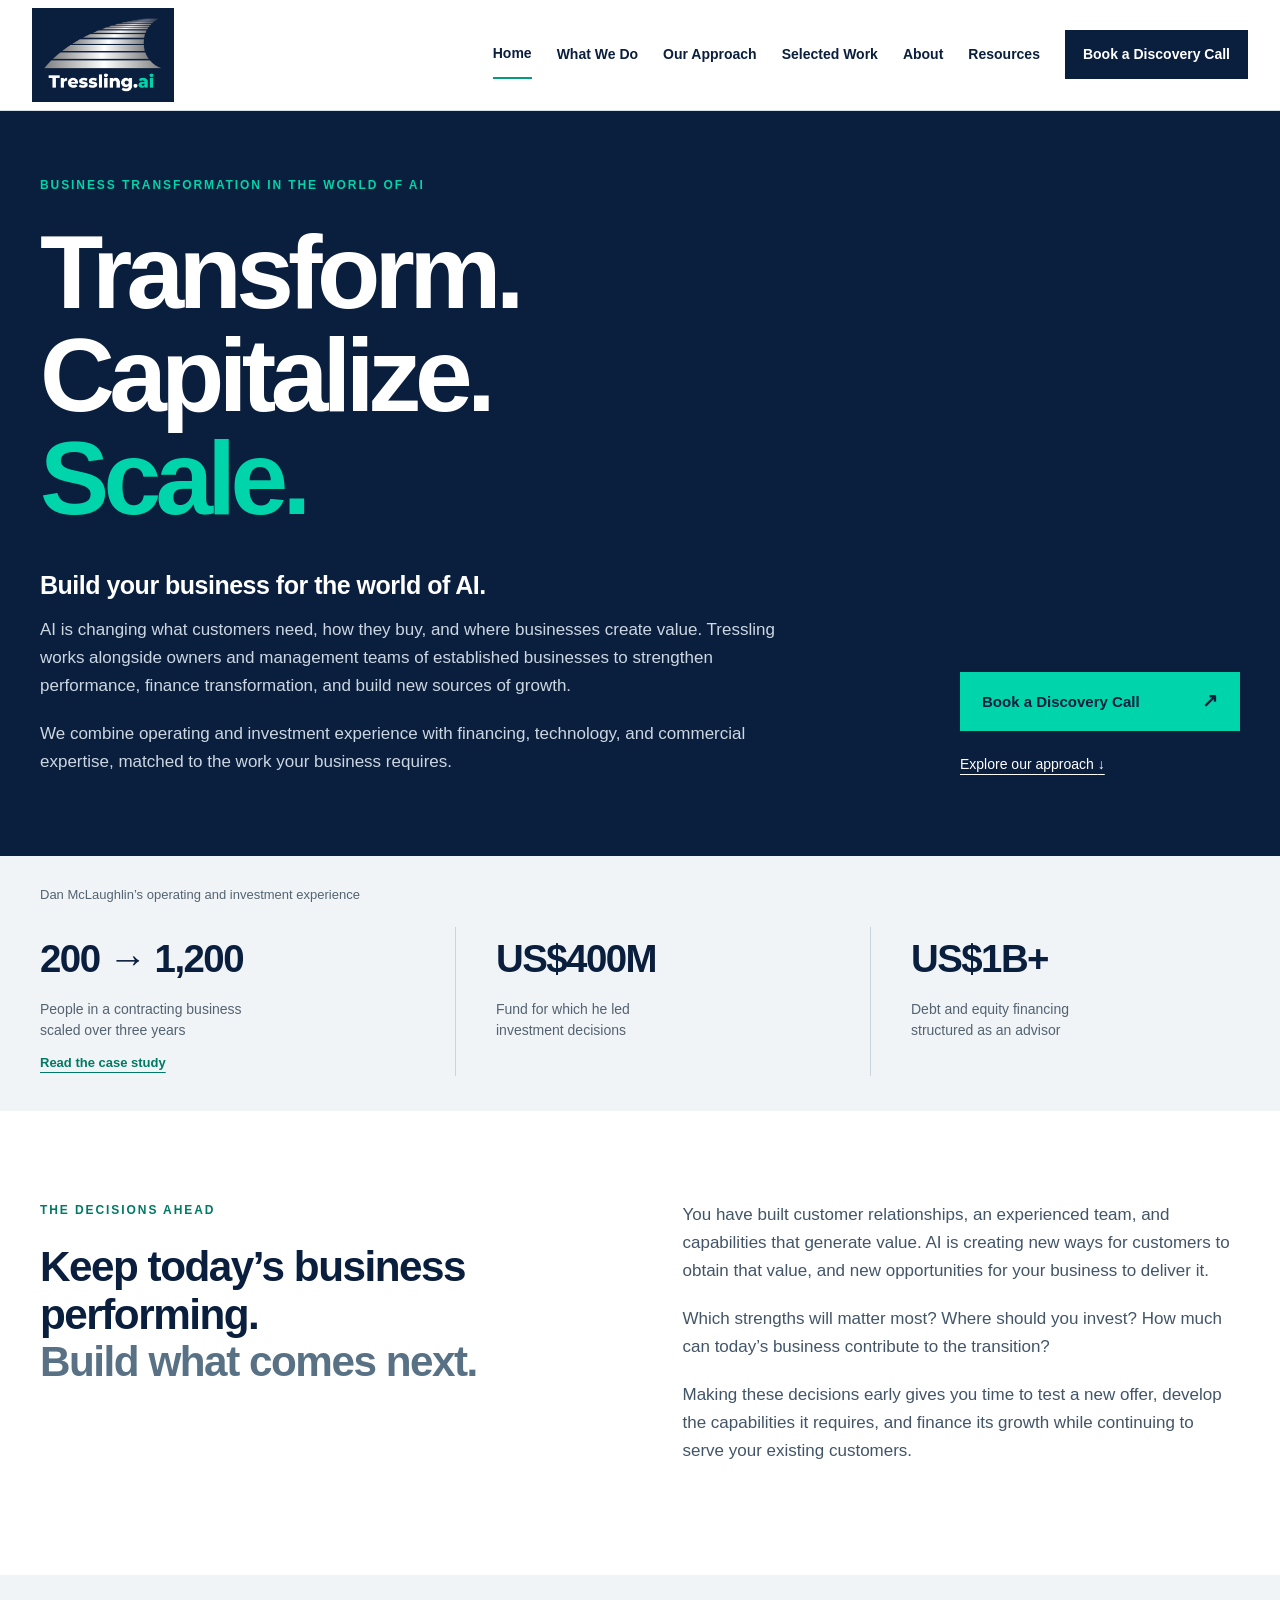
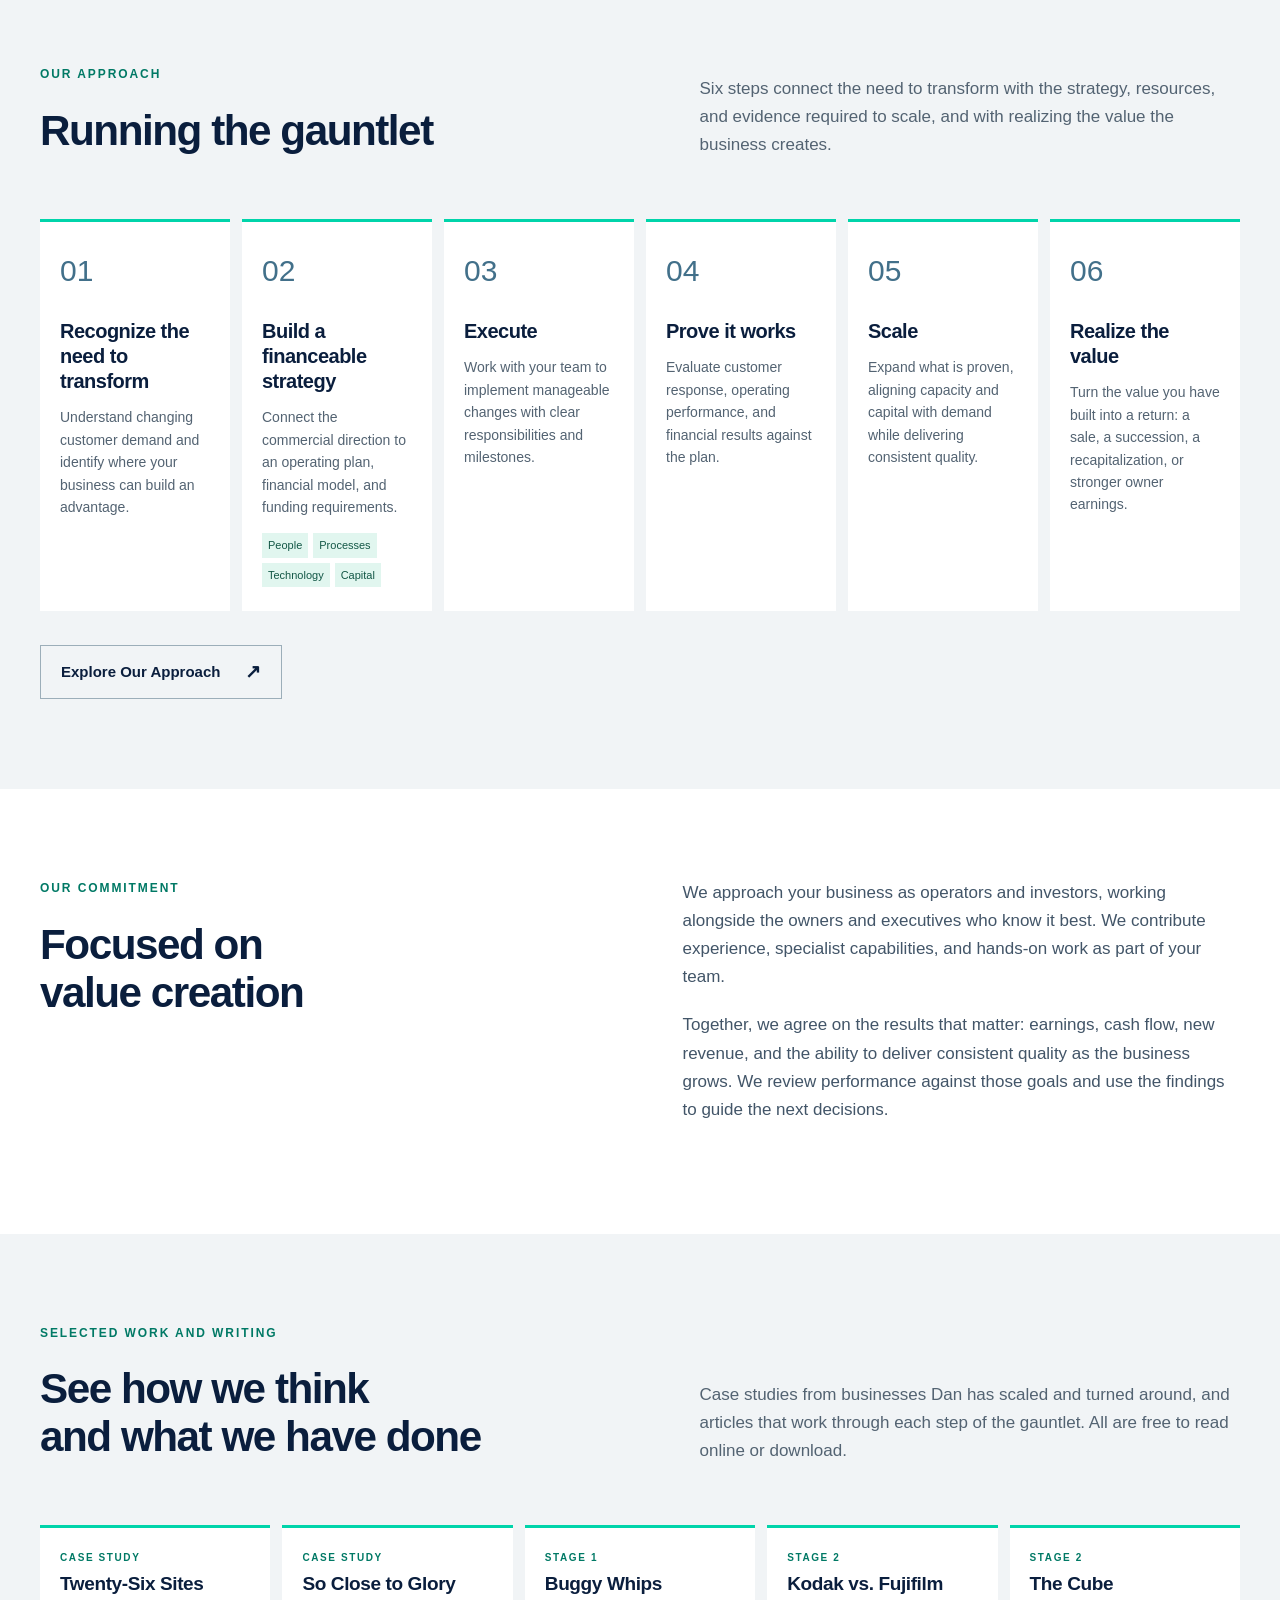
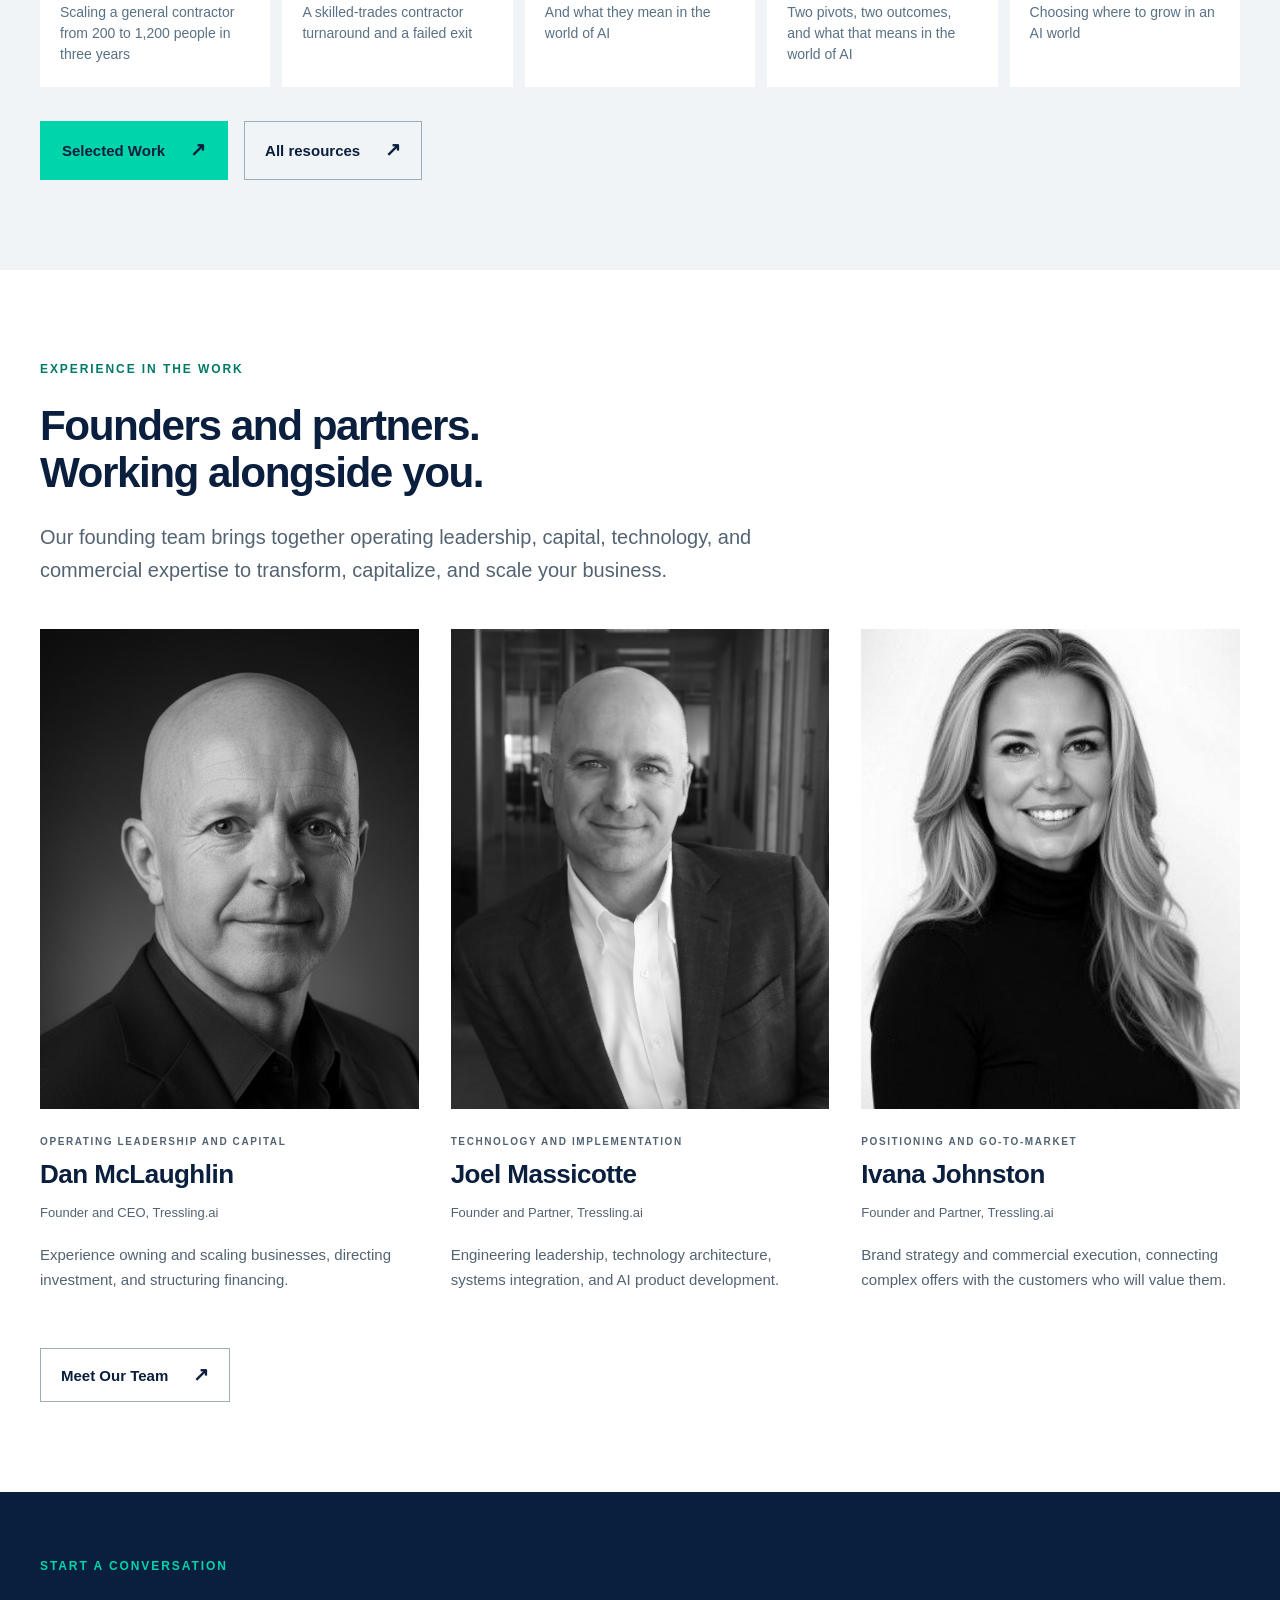
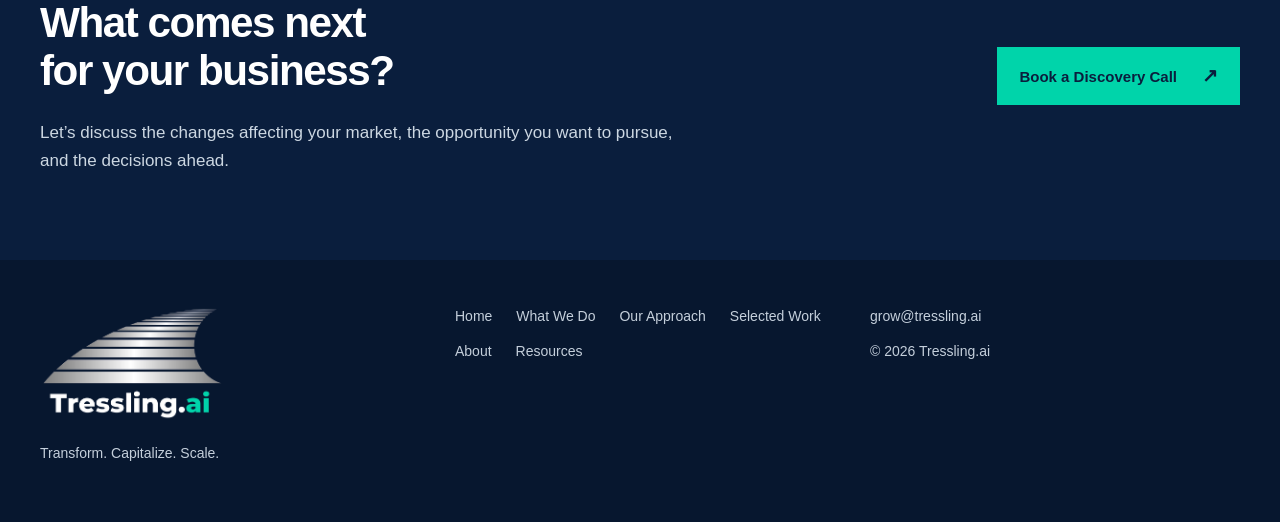
==== site/index.html @ 5cb42fb7 "Add structured data for Tressling and its founders One shared graph on the main pages: Tressling.ai " ====
<!doctype html><html lang="en"><head><meta charset="utf-8"><meta name="viewport" content="width=device-width, initial-scale=1"><meta name="description" content="Tressling works alongside owners and management teams of established businesses to transform, capitalize, and scale in the world of AI."><meta name="theme-color" content="#0a1e3d"><title>Tressling.ai | Transform. Capitalize. Scale.</title><link rel="canonical" href="https://tressling.ai/"><meta property="og:type" content="website"><meta property="og:site_name" content="Tressling.ai"><meta property="og:title" content="Tressling.ai | Transform. Capitalize. Scale."><meta property="og:description" content="Tressling works alongside owners and management teams of established businesses to transform, capitalize, and scale in the world of AI."><meta property="og:url" content="https://tressling.ai/"><meta property="og:image" content="https://tressling.ai/assets/tressling-share.png"><meta property="og:image:width" content="1200"><meta property="og:image:height" content="630"><meta property="og:image:alt" content="Tressling.ai logo"><meta name="twitter:card" content="summary_large_image"><link rel="icon" href="assets/favicon.svg" type="image/svg+xml"><link rel="stylesheet" href="assets/site.css"><script defer src="assets/site.js"></script><script type="application/ld+json" id="site-graph">{"@context":"https://schema.org","@graph":[{"@type":"Organization","@id":"https://tressling.ai/#organization","name":"Tressling.ai","alternateName":"Tressling","url":"https://tressling.ai/","logo":"https://tressling.ai/assets/tressling-logo.png","email":"grow@tressling.ai","slogan":"Transform. Capitalize. Scale.","description":"Tressling works alongside owners and management teams of established businesses to transform, capitalize, and scale in the world of AI.","foundingDate":"2003","address":{"@type":"PostalAddress","addressLocality":"Toronto","addressRegion":"ON","addressCountry":"CA"},"areaServed":[{"@type":"AdministrativeArea","name":"Ontario"},{"@type":"Country","name":"Canada"}],"founder":[{"@id":"https://tressling.ai/about.html#dan"},{"@id":"https://tressling.ai/about.html#joel"},{"@id":"https://tressling.ai/about.html#ivana"}],"sameAs":["https://www.linkedin.com/company/2098420/","https://danmclaughlin7007.substack.com/"]},{"@type":"Person","@id":"https://tressling.ai/about.html#dan","name":"Dan McLaughlin","jobTitle":"Founder and CEO","worksFor":{"@id":"https://tressling.ai/#organization"},"url":"https://tressling.ai/about.html#dan","image":"https://tressling.ai/assets/dan.jpg","alumniOf":{"@type":"CollegeOrUniversity","name":"Schulich School of Business, York University"},"description":"Operator, investor and advisor. Scaled businesses in construction, real estate and manufacturing, including a contracting business that grew from 200 to 1,200 people in three years. Former Chief Investment Officer of SASCO Global Investments, where he led investment decisions for a US$400 million fund. Has structured more than US$1 billion in debt and equity financing. Held senior restructuring roles at PwC and in international finance and restructuring at Bombardier Aerospace.","knowsAbout":["Business transformation","Growth financing","Capital raising","Restructuring","Scaling operations","Construction","Manufacturing"],"sameAs":["https://www.linkedin.com/in/danieljmclaughlin"]},{"@type":"Person","@id":"https://tressling.ai/about.html#joel","name":"Joel Massicotte","jobTitle":"Founder and Partner","worksFor":{"@id":"https://tressling.ai/#organization"},"url":"https://tressling.ai/about.html#joel","image":"https://tressling.ai/assets/joel.webp","knowsAbout":["Technology strategy","System architecture","Systems integration","AI product development","Cloud migration"],"sameAs":["https://www.linkedin.com/in/joelmassicotte/","https://evolvethen.com/"]},{"@type":"Person","@id":"https://tressling.ai/about.html#ivana","name":"Ivana Johnston","jobTitle":"Founder and Partner","worksFor":{"@id":"https://tressling.ai/#organization"},"url":"https://tressling.ai/about.html#ivana","image":"https://tressling.ai/assets/ivana.jpg","knowsAbout":["Market positioning","Go-to-market strategy","B2B technology marketing","Thought leadership"],"sameAs":["https://www.linkedin.com/in/ivanacj/","https://ivanajohnston.com/","https://www.puzzlepartner.co/"]},{"@type":"WebSite","@id":"https://tressling.ai/#website","url":"https://tressling.ai/","name":"Tressling.ai","publisher":{"@id":"https://tressling.ai/#organization"},"inLanguage":"en"}]}</script></head><body><a class="skip" href="#main">Skip to content</a><header class="header"><div class="nav-wrap"><a href="index.html" class="brand" aria-label="Tressling.ai home"><img class="brand-logo" src="assets/tressling-logo.png" alt="Tressling.ai"></a><button class="menu-toggle" aria-controls="navigation" aria-expanded="false">Menu <span aria-hidden="true">☰</span></button><nav id="navigation" aria-label="Main navigation"><a href="index.html" aria-current="page">Home</a><a href="what-we-do.html">What We Do</a><a href="our-approach.html">Our Approach</a><a href="work.html">Selected Work</a><a href="about.html">About</a><a href="resources.html">Resources</a><a class="nav-cta" href="discovery-call.html">Book a Discovery Call</a></nav></div></header><main id="main"><section class="hero"><div class="wrap"><p class="eyebrow">Business transformation in the world of AI</p><h1>Transform.<br>Capitalize.<br><span>Scale.</span></h1><div class="hero-bottom"><div><h2>Build your business for the world of AI.</h2><p>AI is changing what customers need, how they buy, and where businesses create value. Tressling works alongside owners and management teams of established businesses to strengthen performance, finance transformation, and build new sources of growth.</p><p>We combine operating and investment experience with financing, technology, and commercial expertise, matched to the work your business requires.</p></div><div class="hero-action"><a class="button" href="discovery-call.html">Book a Discovery Call<span aria-hidden="true">↗</span></a><a class="text-link" href="#approach">Explore our approach <span aria-hidden="true">↓</span></a></div></div></div></section><section class="proof"><div class="wrap"><p class="proof-label">Dan McLaughlin’s operating and investment experience</p><div class="stats"><div><strong>200 → 1,200</strong><p>People in a contracting business<br>scaled over three years</p><a class="stat-link" href="twenty-six-sites.html">Read the case study</a></div><div><strong>US$400M</strong><p>Fund for which he led<br>investment decisions</p></div><div><strong>US$1B+</strong><p>Debt and equity financing<br>structured as an advisor</p></div></div></div></section><section class="section"><div class="wrap split"><div><p class="eyebrow">The decisions ahead</p><h2>Keep today’s business performing.<br><span class="muted">Build what comes next.</span></h2></div><div class="prose"><p>You have built customer relationships, an experienced team, and capabilities that generate value. AI is creating new ways for customers to obtain that value, and new opportunities for your business to deliver it.</p><p>Which strengths will matter most? Where should you invest? How much can today’s business contribute to the transition?</p><p>Making these decisions early gives you time to test a new offer, develop the capabilities it requires, and finance its growth while continuing to serve your existing customers.</p></div></div></section><section class="section pale" id="approach"><div class="wrap"><div class="section-heading"><div><p class="eyebrow">Our approach</p><h2>Running the gauntlet</h2></div><p>Six steps connect the need to transform with the strategy, resources, and evidence required to scale, and with realizing the value the business creates.</p></div><ol class="gauntlet"><li><span class="step-number">01</span><h3><a href="our-approach.html#step-1">Recognize the need to transform</a></h3><p>Understand changing customer demand and identify where your business can build an advantage.</p></li><li><span class="step-number">02</span><h3><a href="our-approach.html#step-2">Build a financeable strategy</a></h3><p>Connect the commercial direction to an operating plan, financial model, and funding requirements.</p><div class="lens-tags"><span>People</span><span>Processes</span><span>Technology</span><span>Capital</span></div></li><li><span class="step-number">03</span><h3><a href="our-approach.html#step-3">Execute</a></h3><p>Work with your team to implement manageable changes with clear responsibilities and milestones.</p></li><li><span class="step-number">04</span><h3><a href="our-approach.html#step-4">Prove it works</a></h3><p>Evaluate customer response, operating performance, and financial results against the plan.</p></li><li><span class="step-number">05</span><h3><a href="our-approach.html#step-5">Scale</a></h3><p>Expand what is proven, aligning capacity and capital with demand while delivering consistent quality.</p></li><li><span class="step-number">06</span><h3><a href="our-approach.html#step-6">Realize the value</a></h3><p>Turn the value you have built into a return: a sale, a succession, a recapitalization, or stronger owner earnings.</p></li></ol><a class="button secondary" href="our-approach.html">Explore Our Approach<span aria-hidden="true">↗</span></a></div></section><section class="section"><div class="wrap split"><div><p class="eyebrow">Our commitment</p><h2>Focused on<br>value creation</h2></div><div class="prose"><p>We approach your business as operators and investors, working alongside the owners and executives who know it best. We contribute experience, specialist capabilities, and hands-on work as part of your team.</p><p>Together, we agree on the results that matter: earnings, cash flow, new revenue, and the ability to deliver consistent quality as the business grows. We review performance against those goals and use the findings to guide the next decisions.</p></div></div></section><section class="section pale" id="work"><div class="wrap"><div class="section-heading"><div><p class="eyebrow">Selected work and writing</p><h2>See how we think<br>and what we have done</h2></div><p>Case studies from businesses Dan has scaled and turned around, and articles that work through each step of the gauntlet. All are free to read online or download.</p></div><ul class="mini-list"><li><a href="twenty-six-sites.html"><span class="eyebrow">Case study</span><strong>Twenty-Six Sites</strong><span class="muted">Scaling a general contractor from 200 to 1,200 people in three years</span></a></li><li><a href="so-close-to-glory.html"><span class="eyebrow">Case study</span><strong>So Close to Glory</strong><span class="muted">A skilled-trades contractor turnaround and a failed exit</span></a></li><li><a href="buggy-whips.html"><span class="eyebrow">Stage 1</span><strong>Buggy Whips</strong><span class="muted">And what they mean in the world of AI</span></a></li><li><a href="kodak-vs-fujifilm.html"><span class="eyebrow">Stage 2</span><strong>Kodak vs. Fujifilm</strong><span class="muted">Two pivots, two outcomes, and what that means in the world of AI</span></a></li><li><a href="the-cube.html"><span class="eyebrow">Stage 2</span><strong>The Cube</strong><span class="muted">Choosing where to grow in an AI world</span></a></li></ul><div class="mini-actions"><a class="button" href="work.html">Selected Work<span aria-hidden="true">↗</span></a><a class="button secondary" href="resources.html">All resources<span aria-hidden="true">↗</span></a></div></div></section><section class="section"><div class="wrap"><p class="eyebrow">Experience in the work</p><h2>Founders and partners.<br>Working alongside you.</h2><p class="intro">Our founding team brings together operating leadership, capital, technology, and commercial expertise to transform, capitalize, and scale your business.</p><div class="people"><article><a class="portrait-link" href="about.html#dan"><img src="assets/dan.jpg" alt="Dan McLaughlin" loading="lazy" width="480" height="480"></a><p class="eyebrow">Operating leadership and capital</p><h3>Dan McLaughlin</h3><p class="firm">Founder and CEO, Tressling.ai</p><p>Experience owning and scaling businesses, directing investment, and structuring financing.</p></article><article><a class="portrait-link" href="about.html#joel"><img src="assets/joel.webp" alt="Joel Massicotte" loading="lazy" width="480" height="480"></a><p class="eyebrow">Technology and implementation</p><h3>Joel Massicotte</h3><p class="firm">Founder and Partner, Tressling.ai</p><p>Engineering leadership, technology architecture, systems integration, and AI product development.</p></article><article><a class="portrait-link" href="about.html#ivana"><img src="assets/ivana.jpg" alt="Ivana Johnston" loading="lazy" width="480" height="480"></a><p class="eyebrow">Positioning and go-to-market</p><h3>Ivana Johnston</h3><p class="firm">Founder and Partner, Tressling.ai</p><p>Brand strategy and commercial execution, connecting complex offers with the customers who will value them.</p></article></div><a class="button secondary" href="about.html">Meet Our Team<span aria-hidden="true">↗</span></a></div></section><section class="cta"><div class="wrap cta-inner"><div><p class="eyebrow">Start a conversation</p><h2>What comes next<br>for your business?</h2><p>Let’s discuss the changes affecting your market, the opportunity you want to pursue, and the decisions ahead.</p></div><a class="button" href="discovery-call.html">Book a Discovery Call<span aria-hidden="true">↗</span></a></div></section></main><footer><div class="wrap footer-grid"><div><a class="brand" href="index.html"><img class="brand-logo" src="assets/tressling-logo.png" alt="Tressling.ai"></a><p>Transform. Capitalize. Scale.</p></div><nav aria-label="Footer navigation"><a href="index.html">Home</a><a href="what-we-do.html">What We Do</a><a href="our-approach.html">Our Approach</a><a href="work.html">Selected Work</a><a href="about.html">About</a><a href="resources.html">Resources</a></nav><div><a href="mailto:grow@tressling.ai">grow@tressling.ai</a><p>© 2026 Tressling.ai</p></div></div></footer></body></html>
---- site/assets/site.css ----
:root{--navy:#0a1e3d;--navy2:#1a3a5c;--teal:#00d4aa;--muted:#536372;--pale:#f1f4f6;--border:#d7dfe4}*{box-sizing:border-box}html{scroll-behavior:smooth;scroll-padding-top:110px}body{margin:0;font-family:Inter,Arial,Helvetica,sans-serif;color:var(--navy);line-height:1.65;font-size:17px}h1,h2,h3{font-family:Montserrat,Arial,Helvetica,sans-serif;line-height:1.13;letter-spacing:-.035em;margin:0 0 24px}h1{font-size:clamp(42px,6vw,76px)}h2{font-size:clamp(30px,3.3vw,44px)}h3{font-size:23px;letter-spacing:-.02em;margin-bottom:12px}p{margin:0 0 20px}a{color:inherit;text-underline-offset:5px}a:hover{text-decoration-color:var(--teal)}img{max-width:100%;display:block}button{font:inherit;cursor:pointer}a:focus-visible,button:focus-visible{outline:3px solid #007d67;outline-offset:6px}.wrap{width:min(1200px,calc(100% - 80px));margin:auto}.header{background:#fff;position:sticky;top:0;z-index:20;border-bottom:1px solid var(--border)}.nav-wrap{width:min(1320px,calc(100% - 64px));margin:auto;min-height:90px;display:flex;align-items:center;justify-content:space-between;gap:25px}.brand{font-size:29px;font-weight:800;letter-spacing:-1px;text-decoration:none}.brand span{color:#007f6b}.header nav{display:flex;align-items:center;gap:25px}.header nav a{font-size:14px;font-weight:600;text-decoration:none;padding:12px 0}.header nav a[aria-current]{border-bottom:2px solid #009d83}.header nav .nav-cta{background:var(--navy);color:white;padding:13px 18px}.menu-toggle{display:none}.skip{position:absolute;left:20px;top:-100px;background:white;padding:12px;z-index:100}.skip:focus{top:10px}.hero{background:var(--navy);color:#fff;padding:65px 0 60px}.eyebrow{text-transform:uppercase;font-size:12px;letter-spacing:.16em;font-weight:700;margin-bottom:22px;color:#007965}.hero .eyebrow,.cta .eyebrow{color:var(--teal)}.hero h1{font-size:clamp(64px,8.1vw,112px);letter-spacing:-.055em;line-height:.99;margin:26px 0 42px}.hero h1 span{color:var(--teal)}.hero-bottom{display:grid;grid-template-columns:1fr 280px;gap:80px;align-items:end}.hero-bottom h2{font-size:25px;letter-spacing:-.02em;margin-bottom:16px}.hero-bottom p{font-size:17px;color:#ccd7e2;max-width:740px}.hero-action{padding-bottom:20px;display:flex;flex-direction:column;gap:22px}.button{display:inline-flex;align-items:center;justify-content:space-between;gap:25px;background:var(--teal);color:var(--navy);padding:16px 22px;font-size:15px;line-height:1.4;font-weight:700;text-decoration:none;transition:background .18s}.button:hover{background:#48e7c8}.button span{font-size:19px}.button.secondary{background:transparent;border:1px solid #9caeb9;padding:13px 20px}.button.secondary:hover{background:#e1f6f0}.text-link{font-size:14px}.proof{padding:28px 0 35px;background:var(--pale)}.proof-label{font-size:13px;color:var(--muted);margin-bottom:22px}.stats{display:grid;grid-template-columns:repeat(3,1fr);gap:45px}.stats>div+div{border-left:1px solid #cbd4dc;padding-left:40px}.stats strong{font-size:clamp(27px,3vw,39px);letter-spacing:-.04em}.stats p{font-size:14px;line-height:1.55;margin:8px 0 0;color:var(--muted)}.section{padding:90px 0}.pale{background:var(--pale)}.split{display:grid;grid-template-columns:1fr 1fr;gap:85px}.muted{color:#597185}.prose p,.reading p{color:#425568}.section-heading{display:grid;grid-template-columns:1.1fr 1fr;gap:65px;margin-bottom:40px;align-items:end}.section-heading>p{color:var(--muted)}.gauntlet{display:grid;grid-template-columns:repeat(6,1fr);list-style:none;padding:0;margin:0 0 34px;gap:12px}.gauntlet li{padding:24px 20px;background:white;border-top:3px solid var(--teal)}.gauntlet h3{font-size:20px;line-height:1.25;letter-spacing:-.025em}.gauntlet h3 a{text-decoration:none}.gauntlet h3 a:hover{text-decoration:underline}.gauntlet p{font-size:14px;color:var(--muted);line-height:1.6;margin-bottom:0}.step-number{display:block;font-size:30px;color:#42708a;margin-bottom:24px}.lens-tags{display:flex;flex-wrap:wrap;gap:5px;margin-top:15px}.lens-tags span{font-size:11px;background:#e1f6ef;padding:3px 6px;color:#135746}.intro{font-size:20px;max-width:800px;color:var(--muted)}.people{display:grid;grid-template-columns:repeat(3,1fr);gap:32px;margin:42px 0 35px}.people img{width:100%;aspect-ratio:1/1;object-fit:cover;object-position:center 25%;filter:grayscale(1);margin-bottom:25px}.people .eyebrow{font-size:10px;margin-bottom:10px}.people h3{font-size:26px}.people p{font-size:15px;color:var(--muted)}.people .firm{font-size:13px}.resource-feature{display:grid;grid-template-columns:1fr 1fr;gap:65px;align-items:center}.resource-feature>img{width:100%;border:1px solid var(--border)}.status{display:inline-block;font-size:13px;padding:5px 10px;background:#e1f6ef;color:#135746}.resource-feature .button{display:flex;width:fit-content;margin-top:15px}.cta{background:var(--navy);padding:65px 0;color:white}.cta-inner{display:flex;align-items:center;justify-content:space-between;gap:70px}.cta p:not(.eyebrow){color:#ccd7e2;max-width:640px}.cta .button{flex-shrink:0}.page-hero{background:var(--navy);color:white;padding:70px 0}.page-hero h1{max-width:950px}.page-hero .eyebrow{color:var(--teal)}.page-hero .intro{color:#ced9e2;font-size:18px;max-width:850px}.page-hero .intro p:last-child{margin-bottom:0}.reading{max-width:880px}.reading h3{margin-top:32px}.reading h3:first-child{margin-top:0}.lens-block{border-left:3px solid #00b394;padding:0 0 0 24px;margin:30px 0}.bio{display:grid;grid-template-columns:320px 1fr;gap:65px}.bio-image{aspect-ratio:1/1;object-fit:cover;filter:grayscale(1);width:100%;object-position:center 25%}.article-card>img{max-width:580px;margin:35px 0}.booking{display:grid;grid-template-columns:1fr 1fr;gap:65px}.check-list{padding-left:22px;margin:25px 0 45px}.check-list li{margin:14px 0}.booking-card{background:var(--pale);padding:36px}.booking-card h2{font-size:32px}.booking-card .email{display:block;margin-top:25px;overflow-wrap:anywhere}.small{font-size:14px;color:var(--muted);margin-top:20px}.copy-email{background:none;border:0;border-bottom:1px solid var(--navy);padding:0;color:var(--navy);font-size:14px}.copy-status{font-size:14px;margin:12px 0 0;min-height:24px}footer{background:#07172f;color:#c4cfdb;padding:45px 0;font-size:14px}.footer-grid{display:grid;grid-template-columns:1fr 1fr 1fr;gap:45px}footer .brand{color:white}footer .brand span{color:var(--teal)}footer p{margin:12px 0}footer nav{display:flex;flex-wrap:wrap;gap:12px 24px;align-content:start}footer a{text-decoration:none}.portrait-link{display:block}
.capability-directory{padding:35px 0 40px}.capability-directory nav{display:grid;grid-template-columns:repeat(3,1fr);gap:0 30px}.capability-directory a{display:flex;align-items:center;gap:12px;padding:16px 0;border-top:1px solid var(--border);text-decoration:none;font-size:15px;font-weight:600}.capability-directory a span:first-child{color:#007965;font-size:12px}.capability-directory a span:last-child{margin-left:auto}.capability-directory a:hover{color:#007965}.capability+.capability{border-top:1px solid var(--border)}.capability .split{grid-template-columns:.9fr 1.1fr}.capability h2{max-width:430px}.capability .prose p:last-child{margin-bottom:0}@media(max-width:800px){.capability-directory nav{grid-template-columns:1fr}.capability .split{grid-template-columns:1fr}.capability-directory{padding:28px 0}.capability h2{max-width:none}}
.brand{display:inline-block;flex-shrink:0}.brand-logo{width:142px;height:auto;background:var(--navy);padding:8px 10px}.header .brand{margin:8px 0}footer .brand-logo{width:185px;background:transparent;padding:0}@media(max-width:800px){.brand-logo{width:112px}.header .nav-wrap{min-height:88px}}
@media(min-width:1500px){.hero h1{font-size:115px}}@media(max-width:1080px){.header nav{gap:14px}.nav-wrap{width:calc(100% - 40px)}.brand{font-size:25px}.header nav a{font-size:12px}.gauntlet{grid-template-columns:repeat(3,1fr)}.hero-bottom{gap:35px}.split{gap:40px}.section{padding:65px 0}}
@media(max-width:800px){.wrap{width:calc(100% - 40px)}.nav-wrap{min-height:72px;flex-wrap:wrap;gap:0}.menu-toggle{display:block;border:1px solid var(--border);background:white;padding:8px 12px;font-size:14px}.header nav{display:none;width:100%;padding:10px 0 20px;flex-direction:column;align-items:stretch;gap:4px}.header nav.open{display:flex}.header nav a{font-size:16px;padding:10px}.hero{padding:42px 0}.hero h1{font-size:clamp(62px,12vw,92px)}.hero-bottom{grid-template-columns:1fr;gap:10px}.hero-action{align-items:flex-start;padding:0}.hero-bottom p{font-size:16px}.stats{gap:15px}.stats>div+div{padding-left:15px}.stats strong{font-size:25px}.stats p{font-size:12px}.split,.section-heading,.resource-feature,.booking,.bio{grid-template-columns:1fr;gap:25px}.section-heading{margin-bottom:25px}.gauntlet{grid-template-columns:1fr}.gauntlet li{display:grid;grid-template-columns:45px 1fr;column-gap:14px}.step-number{grid-row:1/4;margin:0}.gauntlet h3{margin-bottom:10px}.gauntlet p,.lens-tags{grid-column:2}.people{grid-template-columns:1fr;gap:35px}.people article{max-width:480px}.people img{max-height:400px}.cta-inner{display:block}.cta .button{margin-top:20px}.footer-grid{grid-template-columns:1fr;gap:20px}.page-hero{padding:45px 0}.bio-image{max-width:340px}.booking-card{padding:25px}.resource-feature{gap:30px}h2{font-size:32px}.intro{font-size:18px}}
@media(max-width:380px){.stats{grid-template-columns:1fr}.stats>div+div{padding:15px 0 0;border-left:0;border-top:1px solid var(--border)}.hero h1{font-size:57px}.button{font-size:14px;padding:14px}.nav-wrap{width:calc(100% - 30px)}}@media(prefers-reduced-motion:reduce){html{scroll-behavior:auto}*{transition:none!important}}

.doc-grid{display:grid;grid-template-columns:repeat(3,1fr);gap:40px}.doc-grid-two{grid-template-columns:repeat(2,1fr);gap:60px}.doc-grid-feature{grid-template-columns:1fr}.doc-grid-feature .doc-card{grid-template-columns:260px 1fr;display:grid;gap:50px;align-items:start}.doc-card{display:flex;flex-direction:column}.doc-cover{display:block;margin-bottom:26px;background:#fff;border:1px solid var(--border);box-shadow:0 14px 30px -18px rgba(10,30,61,.45);transition:transform .18s}.doc-cover:hover{transform:translateY(-3px)}.doc-cover img{width:100%;height:auto;aspect-ratio:935/1000;object-fit:cover;object-position:top}.doc-grid-feature .doc-cover{margin-bottom:0}.doc-body{display:flex;flex-direction:column;flex:1}.doc-body .eyebrow{font-size:11px;margin-bottom:12px}.doc-body h3{font-size:26px;margin-bottom:6px}.doc-sub{font-weight:600;color:var(--navy2);font-size:16px;line-height:1.45;margin-bottom:14px}.doc-body p:not(.eyebrow):not(.doc-sub):not(.doc-meta){font-size:15px;color:#425568}.doc-meta{font-size:13px;color:var(--muted);margin-top:auto;padding-top:4px}.doc-body .button{width:fit-content;margin-top:6px}
.stat-link{display:inline-block;margin-top:10px;font-size:13px;font-weight:600;color:#007965}
.mini-list{list-style:none;padding:0;margin:0 0 34px;display:grid;grid-template-columns:repeat(5,1fr);gap:12px}.mini-list a{display:flex;flex-direction:column;gap:6px;height:100%;padding:22px 20px;background:#fff;border-top:3px solid var(--teal);text-decoration:none}.mini-list a:hover strong{text-decoration:underline}.mini-list .eyebrow{font-size:10px;margin:0}.mini-list strong{font-family:Montserrat,Arial,sans-serif;font-size:19px;letter-spacing:-.02em;line-height:1.25}.mini-list .muted{font-size:14px;line-height:1.5}.mini-actions{display:flex;flex-wrap:wrap;gap:16px}
@media(max-width:1080px){.doc-grid{gap:28px}.mini-list{grid-template-columns:repeat(2,1fr)}}
@media(max-width:800px){.doc-grid,.doc-grid-two{grid-template-columns:1fr;gap:50px}.doc-grid-feature .doc-card{grid-template-columns:1fr;gap:24px}.doc-cover{max-width:340px}.mini-list{grid-template-columns:1fr}}
/* Article and case study pages */
.article-hero{padding:60px 0 54px}.article-hero .eyebrow a{text-decoration:none}.article-hero .eyebrow a:hover{text-decoration:underline}.article-hero h1{margin-bottom:14px}.article-sub{font-size:clamp(20px,2.2vw,26px);line-height:1.35;color:#ced9e2;max-width:850px;margin:0 0 34px}.article-meta{display:flex;align-items:center;justify-content:space-between;gap:30px;flex-wrap:wrap;border-top:1px solid #2a4566;padding-top:24px;max-width:850px}.article-meta p{margin:0;font-size:15px;color:#ced9e2}.article-meta p span{font-size:13px;color:#9fb2c4}.article-meta a:not(.button){color:#fff}.button.on-dark{color:#fff;border-color:#5f7891}.button.on-dark:hover{background:#13304f}
.article-body{width:min(760px,calc(100% - 80px));margin:auto;padding:64px 0 80px;font-size:18px;line-height:1.72;color:#24384c}.article-body>p{margin:0 0 22px}.article-body h2{font-size:clamp(26px,2.6vw,32px);color:var(--navy);margin:56px 0 18px}.article-body a{color:#006b59}.article-body a.ref{font-size:.78em;text-decoration:none;vertical-align:.08em;color:#007965}.article-body a.ref:hover{text-decoration:underline}.article-body sup a{text-decoration:none}
.article-body ul.checks{list-style:none;padding:0;margin:0 0 24px}.article-body ul.checks li{position:relative;padding-left:30px;margin:8px 0}.article-body ul.checks li:before{content:"✓";position:absolute;left:4px;color:#00a184;font-weight:700}.article-body ol{padding-left:26px;margin:0 0 24px}.article-body ol li{margin:10px 0;padding-left:4px}.article-body ol.alpha{list-style:lower-alpha;margin:10px 0 4px}
.article-body figure{margin:40px 0}.article-body figure img{width:100%;height:auto;border:1px solid var(--border)}.article-body figcaption{font-size:13.5px;line-height:1.55;color:var(--muted);margin-top:10px}.exhibit-label{font-size:12px;letter-spacing:.16em;text-transform:uppercase;font-weight:700;color:#007965;margin:0 0 4px}.exhibit-title{font-family:Montserrat,Arial,Helvetica,sans-serif;font-weight:700;font-size:19px;line-height:1.35;color:var(--navy);margin:0 0 16px}
.table-wrap{overflow-x:auto;border:1px solid var(--border)}.article-body table{width:100%;border-collapse:collapse;font-size:15px;line-height:1.5}.article-body thead th{background:var(--navy);color:#fff;text-align:left;font-weight:700;padding:12px 14px;font-size:13px;letter-spacing:.02em}.article-body tbody th{text-align:left;font-weight:700;color:var(--navy);padding:12px 14px;vertical-align:top}.article-body td{padding:12px 14px;vertical-align:top}.article-body tbody tr:nth-child(even){background:var(--pale)}.article-body tbody tr+tr{border-top:1px solid var(--border)}.article-body tr.total th,.article-body tr.total td{font-weight:700}
.callout{font-family:Montserrat,Arial,Helvetica,sans-serif;font-weight:700;font-size:21px;line-height:1.4;color:var(--navy);border-left:3px solid var(--teal);padding:4px 0 4px 20px;margin:32px 0}.closing{font-family:Montserrat,Arial,Helvetica,sans-serif;font-weight:700;font-size:21px;line-height:1.45;color:var(--navy);margin:40px 0}
.stat-tiles{list-style:none;padding:0;margin:30px 0;display:grid;grid-template-columns:repeat(auto-fit,minmax(150px,1fr));gap:10px}.stat-tiles li{background:var(--navy);color:#fff;padding:18px 18px 16px;border-top:3px solid var(--teal)}.stat-tiles strong{display:block;font-family:Montserrat,Arial,Helvetica,sans-serif;font-size:32px;letter-spacing:-.03em;line-height:1.1;margin-bottom:6px}.stat-tiles span{display:block;font-size:14px;line-height:1.4;color:#ced9e2}
.takeaways{background:var(--navy);color:#fff;padding:34px 36px;margin:48px 0}.takeaways .eyebrow{color:var(--teal);margin-bottom:18px}.takeaways ol{list-style:none;counter-reset:t;padding:0;margin:0}.takeaways li{counter-increment:t;position:relative;padding-left:44px;margin:16px 0;font-size:16.5px;line-height:1.6;color:#dfe7ee}.takeaways li:before{content:"0" counter(t);position:absolute;left:0;top:0;font-weight:700;color:var(--teal)}.takeaways strong{color:#fff}
.sources{border-top:1px solid var(--border);margin-top:56px;padding-top:8px}.sources h2{font-size:22px;margin:24px 0 14px}.sources ol{font-size:14px;line-height:1.55;color:var(--muted);padding-left:30px}.sources li{margin:8px 0}.sources a{color:#24384c}
.author-box{display:grid;grid-template-columns:96px 1fr;gap:24px;align-items:start;background:var(--pale);padding:28px;margin:48px 0 24px}.author-box img{width:96px;height:96px;object-fit:cover;filter:grayscale(1)}.author-box .eyebrow{margin-bottom:6px}.author-name{font-weight:700;color:var(--navy);margin:0 0 8px}.author-name a{color:var(--navy)}.author-box p:last-child{font-size:15px;line-height:1.6;color:#425568;margin:0}.disclaimer{font-size:13px;font-style:italic;color:var(--muted)}
.doc-actions{display:flex;flex-wrap:wrap;gap:12px}.doc-card h3 a{text-decoration:none}.doc-card h3 a:hover{text-decoration:underline}
@media(max-width:800px){.article-body{width:calc(100% - 40px);padding:44px 0 56px;font-size:17px}.article-body h2{margin-top:44px}.takeaways{padding:26px 22px}.author-box{grid-template-columns:1fr;padding:22px}.article-meta{gap:18px}.callout,.closing{font-size:19px}}
.article-body .refs{white-space:nowrap}.sources a{text-decoration-color:#b8c6cf}.sources a:hover{text-decoration-color:var(--teal)}
.article-body .takeaways ol{padding:0;margin:0}.article-body .takeaways li{padding-left:44px;margin:16px 0}.article-body figure img{border:0}
@media(max-width:800px){.article-body table{min-width:560px;font-size:14px}.article-body figure a.zoom{display:block}}
.doc-actions{align-items:center}.doc-actions .button{gap:14px;padding:14px 18px}.doc-actions .button.secondary{padding:13px 16px}

.gauntlet-strip{margin:44px 0}.gauntlet-strip ol{list-style:none;padding:0;margin:8px 0 0;display:grid;grid-template-columns:repeat(6,1fr);gap:8px}.gauntlet-strip li{margin:0;padding:0}.gauntlet-strip a{display:flex;flex-direction:column;gap:6px;height:100%;padding:14px 12px 16px;background:var(--pale);border-top:3px solid var(--border);text-decoration:none;color:var(--navy);font-size:13.5px;line-height:1.35;font-weight:600}.gauntlet-strip a:hover{border-top-color:var(--teal)}.gauntlet-strip .n{font-family:Montserrat,Arial,Helvetica,sans-serif;font-size:22px;font-weight:700;color:#42708a}.gauntlet-strip li.current a{background:var(--navy);color:#fff;border-top-color:var(--teal)}.gauntlet-strip li.current .n{color:var(--teal)}.gauntlet-strip .here{font-size:10.5px;letter-spacing:.12em;text-transform:uppercase;font-weight:700;color:var(--teal);margin-top:auto}@media(max-width:800px){.gauntlet-strip ol{grid-template-columns:repeat(2,1fr)}}
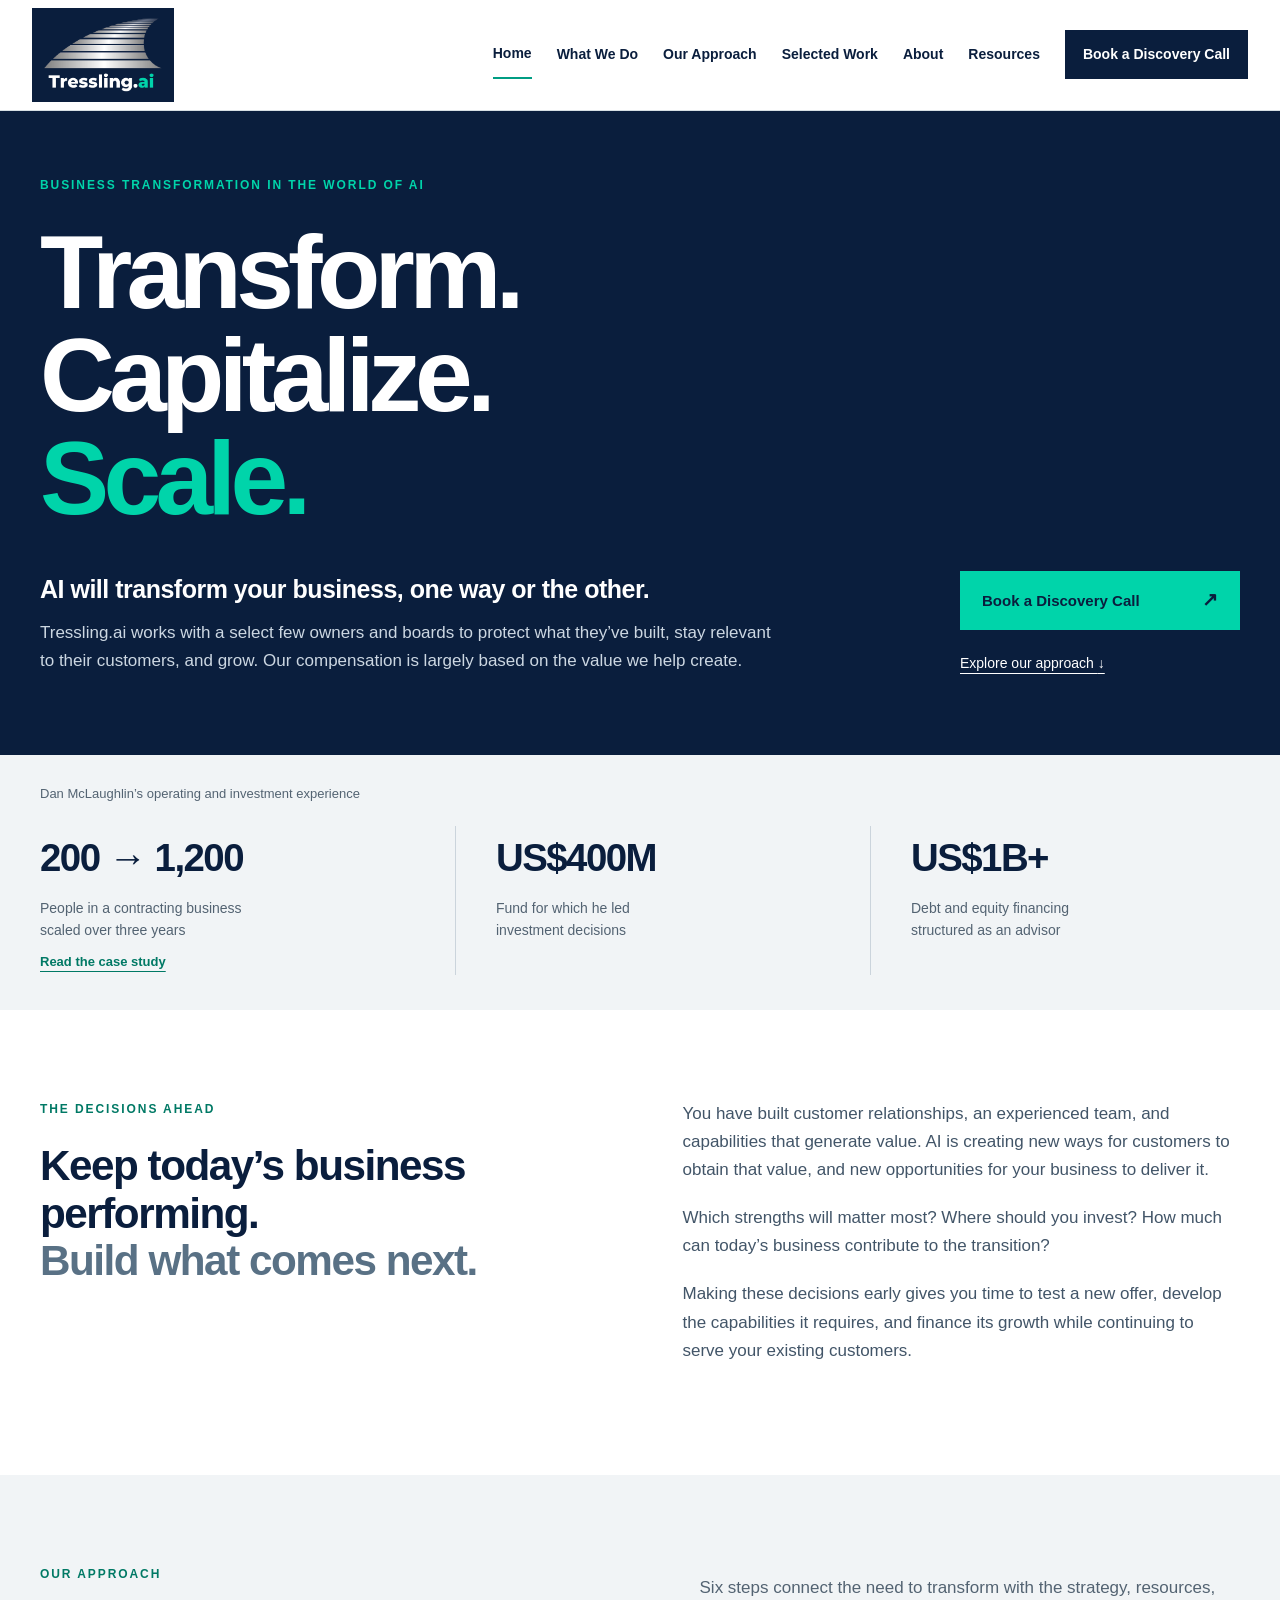
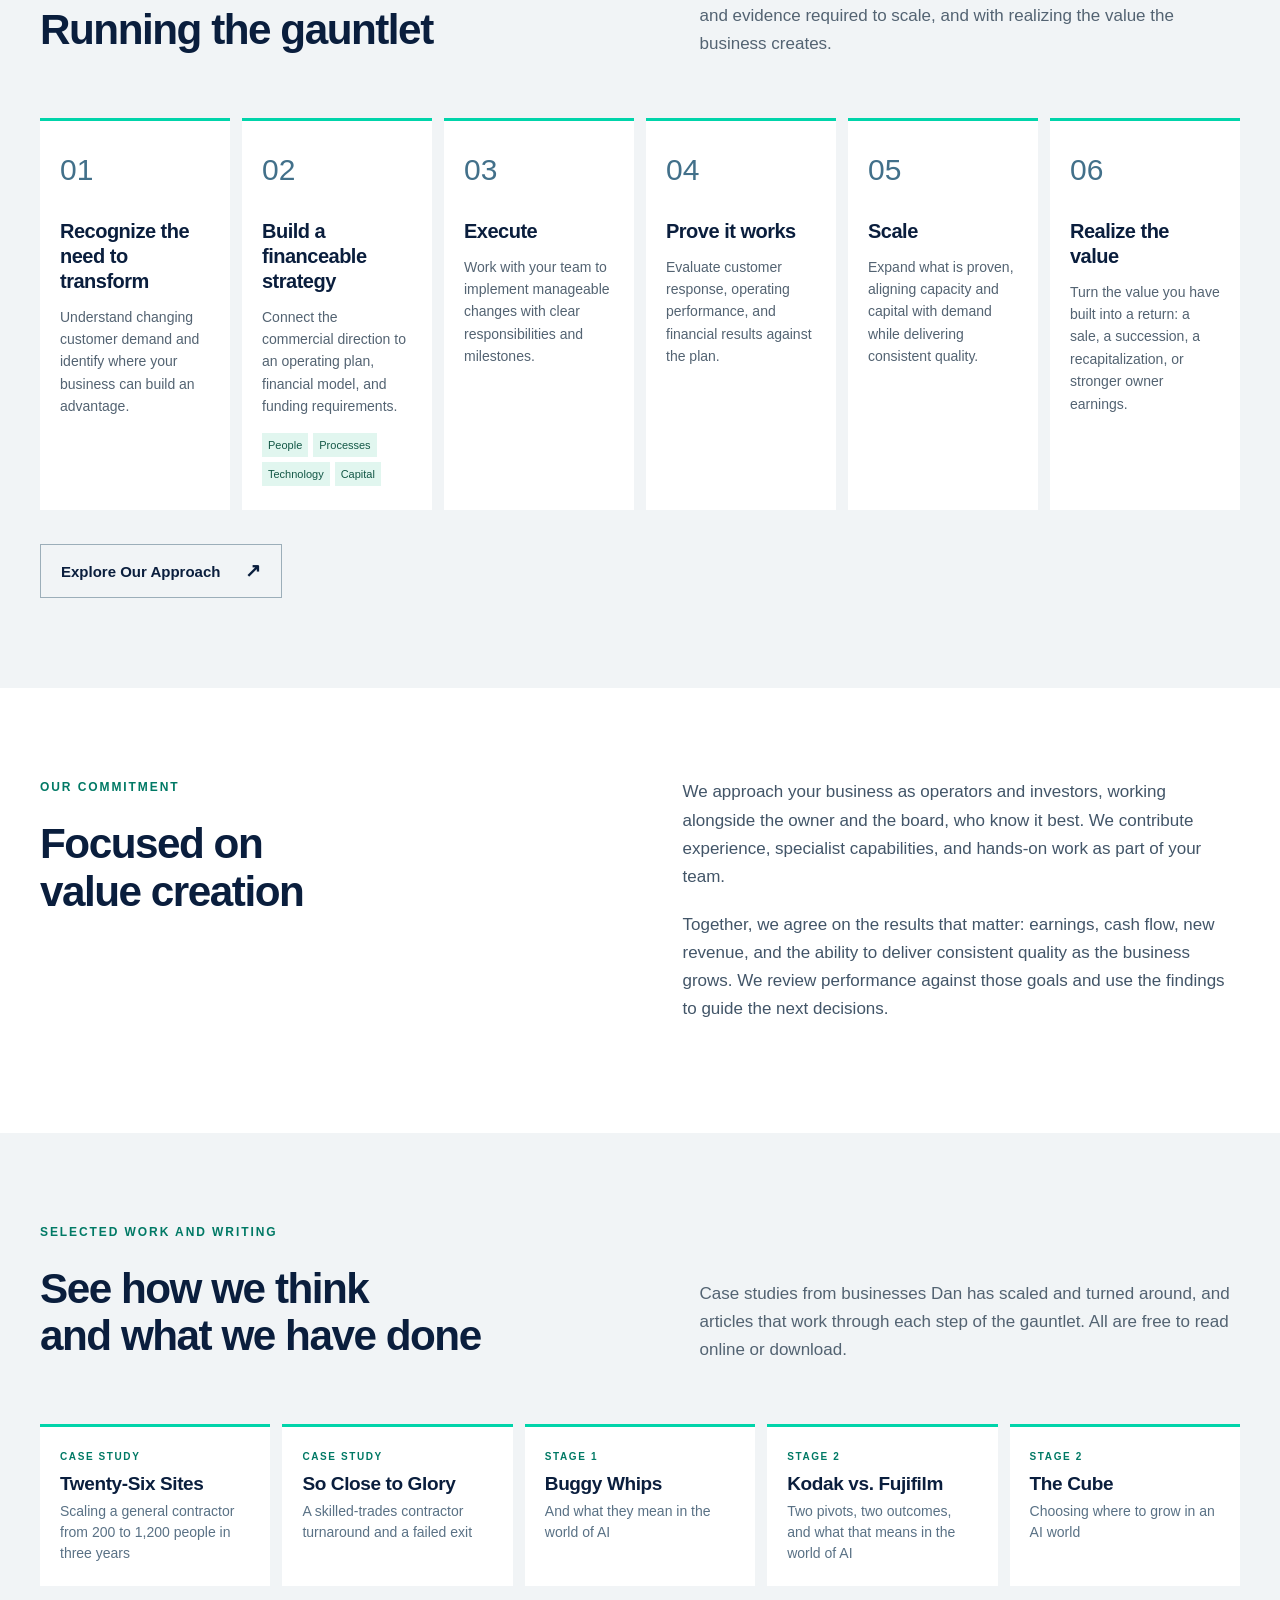
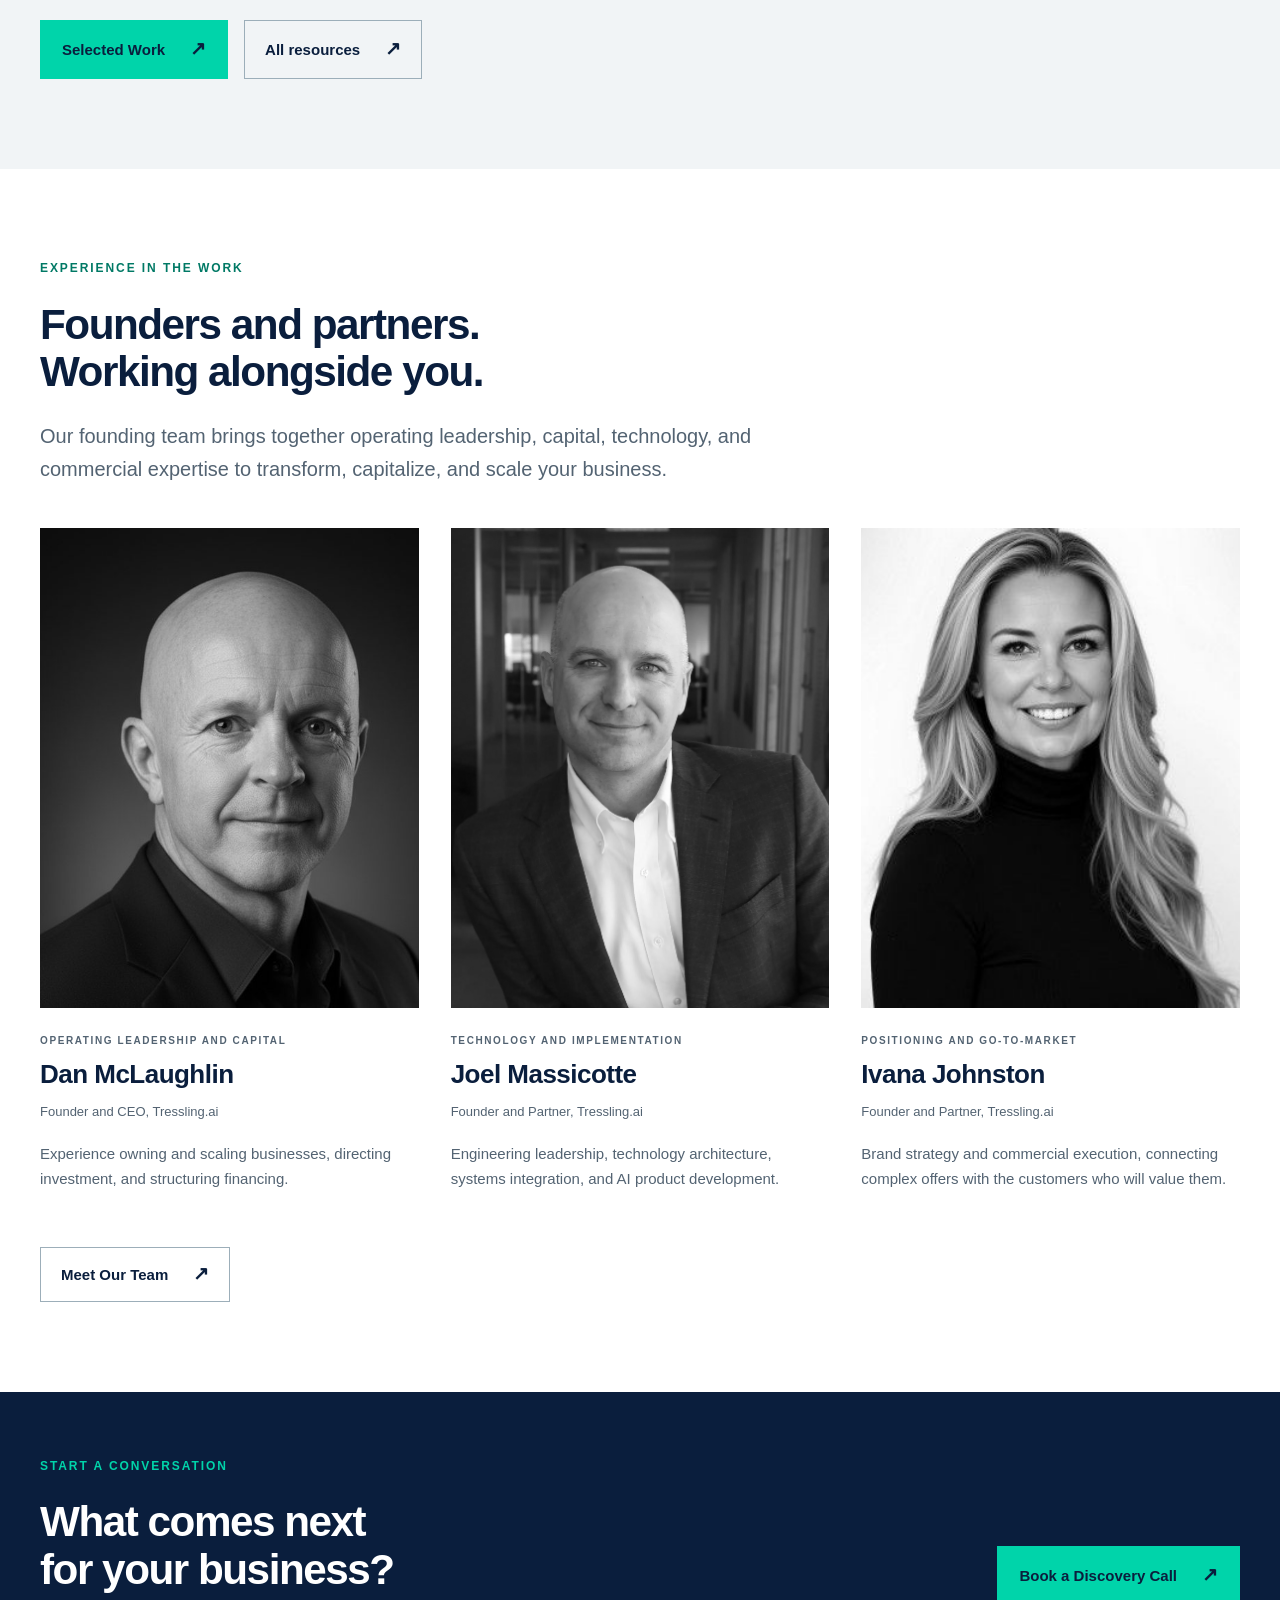
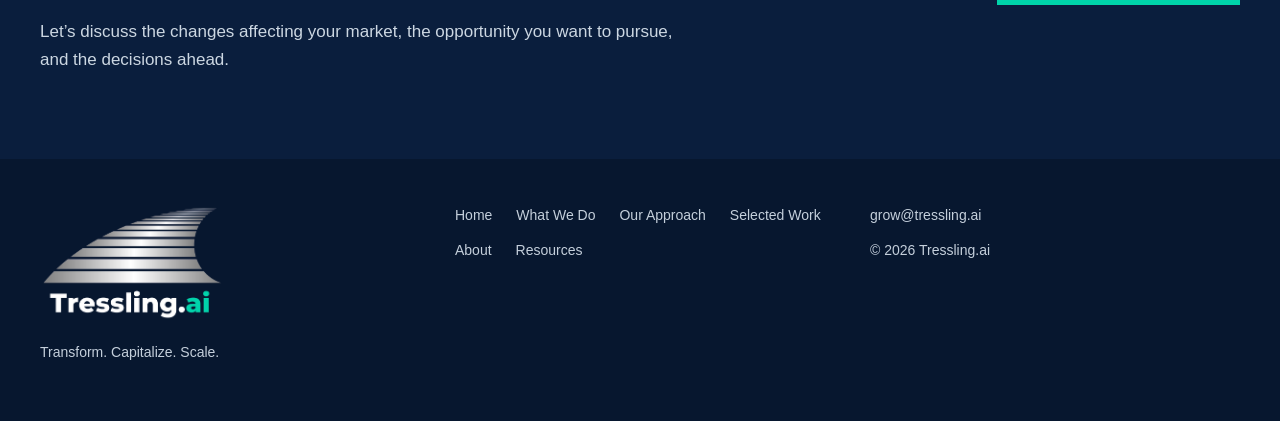
==== commit 61de4988: "Home hero uses the approved description; owner and board in Our commitment Co-Authored-By: Claude Op" ====
--- a/site/index.html
+++ b/site/index.html
@@ -1 +1 @@
-<!doctype html><html lang="en"><head><meta charset="utf-8"><meta name="viewport" content="width=device-width, initial-scale=1"><meta name="description" content="Tressling works alongside owners and management teams of established businesses to transform, capitalize, and scale in the world of AI."><meta name="theme-color" content="#0a1e3d"><title>Tressling.ai | Transform. Capitalize. Scale.</title><link rel="canonical" href="https://tressling.ai/"><meta property="og:type" content="website"><meta property="og:site_name" content="Tressling.ai"><meta property="og:title" content="Tressling.ai | Transform. Capitalize. Scale."><meta property="og:description" content="Tressling works alongside owners and management teams of established businesses to transform, capitalize, and scale in the world of AI."><meta property="og:url" content="https://tressling.ai/"><meta property="og:image" content="https://tressling.ai/assets/tressling-share.png"><meta property="og:image:width" content="1200"><meta property="og:image:height" content="630"><meta property="og:image:alt" content="Tressling.ai logo"><meta name="twitter:card" content="summary_large_image"><link rel="icon" href="assets/favicon.svg" type="image/svg+xml"><link rel="stylesheet" href="assets/site.css"><script defer src="assets/site.js"></script><script type="application/ld+json" id="site-graph">{"@context":"https://schema.org","@graph":[{"@type":"Organization","@id":"https://tressling.ai/#organization","name":"Tressling.ai","alternateName":"Tressling","url":"https://tressling.ai/","logo":"https://tressling.ai/assets/tressling-logo.png","email":"grow@tressling.ai","slogan":"Transform. Capitalize. Scale.","description":"Tressling works alongside owners and management teams of established businesses to transform, capitalize, and scale in the world of AI.","foundingDate":"2003","address":{"@type":"PostalAddress","addressLocality":"Toronto","addressRegion":"ON","addressCountry":"CA"},"areaServed":[{"@type":"AdministrativeArea","name":"Ontario"},{"@type":"Country","name":"Canada"}],"founder":[{"@id":"https://tressling.ai/about.html#dan"},{"@id":"https://tressling.ai/about.html#joel"},{"@id":"https://tressling.ai/about.html#ivana"}],"sameAs":["https://www.linkedin.com/company/2098420/","https://danmclaughlin7007.substack.com/"]},{"@type":"Person","@id":"https://tressling.ai/about.html#dan","name":"Dan McLaughlin","jobTitle":"Founder and CEO","worksFor":{"@id":"https://tressling.ai/#organization"},"url":"https://tressling.ai/about.html#dan","image":"https://tressling.ai/assets/dan.jpg","alumniOf":{"@type":"CollegeOrUniversity","name":"Schulich School of Business, York University"},"description":"Operator, investor and advisor. Scaled businesses in construction, real estate and manufacturing, including a contracting business that grew from 200 to 1,200 people in three years. Former Chief Investment Officer of SASCO Global Investments, where he led investment decisions for a US$400 million fund. Has structured more than US$1 billion in debt and equity financing. Held senior restructuring roles at PwC and in international finance and restructuring at Bombardier Aerospace.","knowsAbout":["Business transformation","Growth financing","Capital raising","Restructuring","Scaling operations","Construction","Manufacturing"],"sameAs":["https://www.linkedin.com/in/danieljmclaughlin"]},{"@type":"Person","@id":"https://tressling.ai/about.html#joel","name":"Joel Massicotte","jobTitle":"Founder and Partner","worksFor":{"@id":"https://tressling.ai/#organization"},"url":"https://tressling.ai/about.html#joel","image":"https://tressling.ai/assets/joel.webp","knowsAbout":["Technology strategy","System architecture","Systems integration","AI product development","Cloud migration"],"sameAs":["https://www.linkedin.com/in/joelmassicotte/","https://evolvethen.com/"]},{"@type":"Person","@id":"https://tressling.ai/about.html#ivana","name":"Ivana Johnston","jobTitle":"Founder and Partner","worksFor":{"@id":"https://tressling.ai/#organization"},"url":"https://tressling.ai/about.html#ivana","image":"https://tressling.ai/assets/ivana.jpg","knowsAbout":["Market positioning","Go-to-market strategy","B2B technology marketing","Thought leadership"],"sameAs":["https://www.linkedin.com/in/ivanacj/","https://ivanajohnston.com/","https://www.puzzlepartner.co/"]},{"@type":"WebSite","@id":"https://tressling.ai/#website","url":"https://tressling.ai/","name":"Tressling.ai","publisher":{"@id":"https://tressling.ai/#organization"},"inLanguage":"en"}]}</script></head><body><a class="skip" href="#main">Skip to content</a><header class="header"><div class="nav-wrap"><a href="index.html" class="brand" aria-label="Tressling.ai home"><img class="brand-logo" src="assets/tressling-logo.png" alt="Tressling.ai"></a><button class="menu-toggle" aria-controls="navigation" aria-expanded="false">Menu <span aria-hidden="true">☰</span></button><nav id="navigation" aria-label="Main navigation"><a href="index.html" aria-current="page">Home</a><a href="what-we-do.html">What We Do</a><a href="our-approach.html">Our Approach</a><a href="work.html">Selected Work</a><a href="about.html">About</a><a href="resources.html">Resources</a><a class="nav-cta" href="discovery-call.html">Book a Discovery Call</a></nav></div></header><main id="main"><section class="hero"><div class="wrap"><p class="eyebrow">Business transformation in the world of AI</p><h1>Transform.<br>Capitalize.<br><span>Scale.</span></h1><div class="hero-bottom"><div><h2>Build your business for the world of AI.</h2><p>AI is changing what customers need, how they buy, and where businesses create value. Tressling works alongside owners and management teams of established businesses to strengthen performance, finance transformation, and build new sources of growth.</p><p>We combine operating and investment experience with financing, technology, and commercial expertise, matched to the work your business requires.</p></div><div class="hero-action"><a class="button" href="discovery-call.html">Book a Discovery Call<span aria-hidden="true">↗</span></a><a class="text-link" href="#approach">Explore our approach <span aria-hidden="true">↓</span></a></div></div></div></section><section class="proof"><div class="wrap"><p class="proof-label">Dan McLaughlin’s operating and investment experience</p><div class="stats"><div><strong>200 → 1,200</strong><p>People in a contracting business<br>scaled over three years</p><a class="stat-link" href="twenty-six-sites.html">Read the case study</a></div><div><strong>US$400M</strong><p>Fund for which he led<br>investment decisions</p></div><div><strong>US$1B+</strong><p>Debt and equity financing<br>structured as an advisor</p></div></div></div></section><section class="section"><div class="wrap split"><div><p class="eyebrow">The decisions ahead</p><h2>Keep today’s business performing.<br><span class="muted">Build what comes next.</span></h2></div><div class="prose"><p>You have built customer relationships, an experienced team, and capabilities that generate value. AI is creating new ways for customers to obtain that value, and new opportunities for your business to deliver it.</p><p>Which strengths will matter most? Where should you invest? How much can today’s business contribute to the transition?</p><p>Making these decisions early gives you time to test a new offer, develop the capabilities it requires, and finance its growth while continuing to serve your existing customers.</p></div></div></section><section class="section pale" id="approach"><div class="wrap"><div class="section-heading"><div><p class="eyebrow">Our approach</p><h2>Running the gauntlet</h2></div><p>Six steps connect the need to transform with the strategy, resources, and evidence required to scale, and with realizing the value the business creates.</p></div><ol class="gauntlet"><li><span class="step-number">01</span><h3><a href="our-approach.html#step-1">Recognize the need to transform</a></h3><p>Understand changing customer demand and identify where your business can build an advantage.</p></li><li><span class="step-number">02</span><h3><a href="our-approach.html#step-2">Build a financeable strategy</a></h3><p>Connect the commercial direction to an operating plan, financial model, and funding requirements.</p><div class="lens-tags"><span>People</span><span>Processes</span><span>Technology</span><span>Capital</span></div></li><li><span class="step-number">03</span><h3><a href="our-approach.html#step-3">Execute</a></h3><p>Work with your team to implement manageable changes with clear responsibilities and milestones.</p></li><li><span class="step-number">04</span><h3><a href="our-approach.html#step-4">Prove it works</a></h3><p>Evaluate customer response, operating performance, and financial results against the plan.</p></li><li><span class="step-number">05</span><h3><a href="our-approach.html#step-5">Scale</a></h3><p>Expand what is proven, aligning capacity and capital with demand while delivering consistent quality.</p></li><li><span class="step-number">06</span><h3><a href="our-approach.html#step-6">Realize the value</a></h3><p>Turn the value you have built into a return: a sale, a succession, a recapitalization, or stronger owner earnings.</p></li></ol><a class="button secondary" href="our-approach.html">Explore Our Approach<span aria-hidden="true">↗</span></a></div></section><section class="section"><div class="wrap split"><div><p class="eyebrow">Our commitment</p><h2>Focused on<br>value creation</h2></div><div class="prose"><p>We approach your business as operators and investors, working alongside the owners and executives who know it best. We contribute experience, specialist capabilities, and hands-on work as part of your team.</p><p>Together, we agree on the results that matter: earnings, cash flow, new revenue, and the ability to deliver consistent quality as the business grows. We review performance against those goals and use the findings to guide the next decisions.</p></div></div></section><section class="section pale" id="work"><div class="wrap"><div class="section-heading"><div><p class="eyebrow">Selected work and writing</p><h2>See how we think<br>and what we have done</h2></div><p>Case studies from businesses Dan has scaled and turned around, and articles that work through each step of the gauntlet. All are free to read online or download.</p></div><ul class="mini-list"><li><a href="twenty-six-sites.html"><span class="eyebrow">Case study</span><strong>Twenty-Six Sites</strong><span class="muted">Scaling a general contractor from 200 to 1,200 people in three years</span></a></li><li><a href="so-close-to-glory.html"><span class="eyebrow">Case study</span><strong>So Close to Glory</strong><span class="muted">A skilled-trades contractor turnaround and a failed exit</span></a></li><li><a href="buggy-whips.html"><span class="eyebrow">Stage 1</span><strong>Buggy Whips</strong><span class="muted">And what they mean in the world of AI</span></a></li><li><a href="kodak-vs-fujifilm.html"><span class="eyebrow">Stage 2</span><strong>Kodak vs. Fujifilm</strong><span class="muted">Two pivots, two outcomes, and what that means in the world of AI</span></a></li><li><a href="the-cube.html"><span class="eyebrow">Stage 2</span><strong>The Cube</strong><span class="muted">Choosing where to grow in an AI world</span></a></li></ul><div class="mini-actions"><a class="button" href="work.html">Selected Work<span aria-hidden="true">↗</span></a><a class="button secondary" href="resources.html">All resources<span aria-hidden="true">↗</span></a></div></div></section><section class="section"><div class="wrap"><p class="eyebrow">Experience in the work</p><h2>Founders and partners.<br>Working alongside you.</h2><p class="intro">Our founding team brings together operating leadership, capital, technology, and commercial expertise to transform, capitalize, and scale your business.</p><div class="people"><article><a class="portrait-link" href="about.html#dan"><img src="assets/dan.jpg" alt="Dan McLaughlin" loading="lazy" width="480" height="480"></a><p class="eyebrow">Operating leadership and capital</p><h3>Dan McLaughlin</h3><p class="firm">Founder and CEO, Tressling.ai</p><p>Experience owning and scaling businesses, directing investment, and structuring financing.</p></article><article><a class="portrait-link" href="about.html#joel"><img src="assets/joel.webp" alt="Joel Massicotte" loading="lazy" width="480" height="480"></a><p class="eyebrow">Technology and implementation</p><h3>Joel Massicotte</h3><p class="firm">Founder and Partner, Tressling.ai</p><p>Engineering leadership, technology architecture, systems integration, and AI product development.</p></article><article><a class="portrait-link" href="about.html#ivana"><img src="assets/ivana.jpg" alt="Ivana Johnston" loading="lazy" width="480" height="480"></a><p class="eyebrow">Positioning and go-to-market</p><h3>Ivana Johnston</h3><p class="firm">Founder and Partner, Tressling.ai</p><p>Brand strategy and commercial execution, connecting complex offers with the customers who will value them.</p></article></div><a class="button secondary" href="about.html">Meet Our Team<span aria-hidden="true">↗</span></a></div></section><section class="cta"><div class="wrap cta-inner"><div><p class="eyebrow">Start a conversation</p><h2>What comes next<br>for your business?</h2><p>Let’s discuss the changes affecting your market, the opportunity you want to pursue, and the decisions ahead.</p></div><a class="button" href="discovery-call.html">Book a Discovery Call<span aria-hidden="true">↗</span></a></div></section></main><footer><div class="wrap footer-grid"><div><a class="brand" href="index.html"><img class="brand-logo" src="assets/tressling-logo.png" alt="Tressling.ai"></a><p>Transform. Capitalize. Scale.</p></div><nav aria-label="Footer navigation"><a href="index.html">Home</a><a href="what-we-do.html">What We Do</a><a href="our-approach.html">Our Approach</a><a href="work.html">Selected Work</a><a href="about.html">About</a><a href="resources.html">Resources</a></nav><div><a href="mailto:grow@tressling.ai">grow@tressling.ai</a><p>© 2026 Tressling.ai</p></div></div></footer></body></html>+<!doctype html><html lang="en"><head><meta charset="utf-8"><meta name="viewport" content="width=device-width, initial-scale=1"><meta name="description" content="Toronto-based Tressling.ai works with a select few owners and boards to protect what they’ve built, stay relevant to their customers, and grow through AI-driven change."><meta name="theme-color" content="#0a1e3d"><title>Tressling.ai | Strategic Partner to Owners and Boards</title><link rel="canonical" href="https://tressling.ai/"><meta property="og:type" content="website"><meta property="og:site_name" content="Tressling.ai"><meta property="og:title" content="Tressling.ai | Strategic Partner to Owners and Boards"><meta property="og:description" content="Toronto-based Tressling.ai works with a select few owners and boards to protect what they’ve built, stay relevant to their customers, and grow through AI-driven change."><meta property="og:url" content="https://tressling.ai/"><meta property="og:image" content="https://tressling.ai/assets/tressling-share.png"><meta property="og:image:width" content="1200"><meta property="og:image:height" content="630"><meta property="og:image:alt" content="Tressling.ai logo"><meta name="twitter:card" content="summary_large_image"><link rel="icon" href="assets/favicon.svg" type="image/svg+xml"><link rel="stylesheet" href="assets/site.css"><script defer src="assets/site.js"></script><script type="application/ld+json" id="site-graph">{"@context":"https://schema.org","@graph":[{"@type":"Organization","@id":"https://tressling.ai/#organization","name":"Tressling.ai","alternateName":"Tressling","url":"https://tressling.ai/","logo":"https://tressling.ai/assets/tressling-logo.png","email":"grow@tressling.ai","slogan":"Transform. Capitalize. Scale.","description":"Tressling.ai works with a select few business owners and boards to protect what they’ve built, stay relevant to their customers, and grow. Our compensation is largely based on the value we help create.","foundingDate":"2003","address":{"@type":"PostalAddress","addressLocality":"Toronto","addressRegion":"ON","addressCountry":"CA"},"areaServed":[{"@type":"AdministrativeArea","name":"Ontario"},{"@type":"Country","name":"Canada"}],"founder":[{"@id":"https://tressling.ai/about.html#dan"},{"@id":"https://tressling.ai/about.html#joel"},{"@id":"https://tressling.ai/about.html#ivana"}],"sameAs":["https://www.linkedin.com/company/2098420/","https://danmclaughlin7007.substack.com/"]},{"@type":"Person","@id":"https://tressling.ai/about.html#dan","name":"Dan McLaughlin","jobTitle":"Founder and CEO","worksFor":{"@id":"https://tressling.ai/#organization"},"url":"https://tressling.ai/about.html#dan","image":"https://tressling.ai/assets/dan.jpg","alumniOf":{"@type":"CollegeOrUniversity","name":"Schulich School of Business, York University"},"description":"Operator, investor and advisor. Scaled businesses in construction, real estate and manufacturing, including a contracting business that grew from 200 to 1,200 people in three years. Former Chief Investment Officer of SASCO Global Investments, where he led investment decisions for a US$400 million fund. Has structured more than US$1 billion in debt and equity financing. Held senior restructuring roles at PwC and in international finance and restructuring at Bombardier Aerospace.","knowsAbout":["Business transformation","Growth financing","Capital raising","Restructuring","Scaling operations","Construction","Manufacturing"],"sameAs":["https://www.linkedin.com/in/danieljmclaughlin"]},{"@type":"Person","@id":"https://tressling.ai/about.html#joel","name":"Joel Massicotte","jobTitle":"Founder and Partner","worksFor":{"@id":"https://tressling.ai/#organization"},"url":"https://tressling.ai/about.html#joel","image":"https://tressling.ai/assets/joel.webp","knowsAbout":["Technology strategy","System architecture","Systems integration","AI product development","Cloud migration"],"sameAs":["https://www.linkedin.com/in/joelmassicotte/","https://evolvethen.com/"]},{"@type":"Person","@id":"https://tressling.ai/about.html#ivana","name":"Ivana Johnston","jobTitle":"Founder and Partner","worksFor":{"@id":"https://tressling.ai/#organization"},"url":"https://tressling.ai/about.html#ivana","image":"https://tressling.ai/assets/ivana.jpg","knowsAbout":["Market positioning","Go-to-market strategy","B2B technology marketing","Thought leadership"],"sameAs":["https://www.linkedin.com/in/ivanacj/","https://ivanajohnston.com/","https://www.puzzlepartner.co/"]},{"@type":"WebSite","@id":"https://tressling.ai/#website","url":"https://tressling.ai/","name":"Tressling.ai","publisher":{"@id":"https://tressling.ai/#organization"},"inLanguage":"en"}]}</script></head><body><a class="skip" href="#main">Skip to content</a><header class="header"><div class="nav-wrap"><a href="index.html" class="brand" aria-label="Tressling.ai home"><img class="brand-logo" src="assets/tressling-logo.png" alt="Tressling.ai"></a><button class="menu-toggle" aria-controls="navigation" aria-expanded="false">Menu <span aria-hidden="true">☰</span></button><nav id="navigation" aria-label="Main navigation"><a href="index.html" aria-current="page">Home</a><a href="what-we-do.html">What We Do</a><a href="our-approach.html">Our Approach</a><a href="work.html">Selected Work</a><a href="about.html">About</a><a href="resources.html">Resources</a><a class="nav-cta" href="discovery-call.html">Book a Discovery Call</a></nav></div></header><main id="main"><section class="hero"><div class="wrap"><p class="eyebrow">Business transformation in the world of AI</p><h1>Transform.<br>Capitalize.<br><span>Scale.</span></h1><div class="hero-bottom"><div><h2>AI will transform your business, one way or the other.</h2><p>Tressling.ai works with a select few owners and boards to protect what they’ve built, stay relevant to their customers, and grow. Our compensation is largely based on the value we help create.</p></div><div class="hero-action"><a class="button" href="discovery-call.html">Book a Discovery Call<span aria-hidden="true">↗</span></a><a class="text-link" href="#approach">Explore our approach <span aria-hidden="true">↓</span></a></div></div></div></section><section class="proof"><div class="wrap"><p class="proof-label">Dan McLaughlin’s operating and investment experience</p><div class="stats"><div><strong>200 → 1,200</strong><p>People in a contracting business<br>scaled over three years</p><a class="stat-link" href="twenty-six-sites.html">Read the case study</a></div><div><strong>US$400M</strong><p>Fund for which he led<br>investment decisions</p></div><div><strong>US$1B+</strong><p>Debt and equity financing<br>structured as an advisor</p></div></div></div></section><section class="section"><div class="wrap split"><div><p class="eyebrow">The decisions ahead</p><h2>Keep today’s business performing.<br><span class="muted">Build what comes next.</span></h2></div><div class="prose"><p>You have built customer relationships, an experienced team, and capabilities that generate value. AI is creating new ways for customers to obtain that value, and new opportunities for your business to deliver it.</p><p>Which strengths will matter most? Where should you invest? How much can today’s business contribute to the transition?</p><p>Making these decisions early gives you time to test a new offer, develop the capabilities it requires, and finance its growth while continuing to serve your existing customers.</p></div></div></section><section class="section pale" id="approach"><div class="wrap"><div class="section-heading"><div><p class="eyebrow">Our approach</p><h2>Running the gauntlet</h2></div><p>Six steps connect the need to transform with the strategy, resources, and evidence required to scale, and with realizing the value the business creates.</p></div><ol class="gauntlet"><li><span class="step-number">01</span><h3><a href="our-approach.html#step-1">Recognize the need to transform</a></h3><p>Understand changing customer demand and identify where your business can build an advantage.</p></li><li><span class="step-number">02</span><h3><a href="our-approach.html#step-2">Build a financeable strategy</a></h3><p>Connect the commercial direction to an operating plan, financial model, and funding requirements.</p><div class="lens-tags"><span>People</span><span>Processes</span><span>Technology</span><span>Capital</span></div></li><li><span class="step-number">03</span><h3><a href="our-approach.html#step-3">Execute</a></h3><p>Work with your team to implement manageable changes with clear responsibilities and milestones.</p></li><li><span class="step-number">04</span><h3><a href="our-approach.html#step-4">Prove it works</a></h3><p>Evaluate customer response, operating performance, and financial results against the plan.</p></li><li><span class="step-number">05</span><h3><a href="our-approach.html#step-5">Scale</a></h3><p>Expand what is proven, aligning capacity and capital with demand while delivering consistent quality.</p></li><li><span class="step-number">06</span><h3><a href="our-approach.html#step-6">Realize the value</a></h3><p>Turn the value you have built into a return: a sale, a succession, a recapitalization, or stronger owner earnings.</p></li></ol><a class="button secondary" href="our-approach.html">Explore Our Approach<span aria-hidden="true">↗</span></a></div></section><section class="section"><div class="wrap split"><div><p class="eyebrow">Our commitment</p><h2>Focused on<br>value creation</h2></div><div class="prose"><p>We approach your business as operators and investors, working alongside the owner and the board, who know it best. We contribute experience, specialist capabilities, and hands-on work as part of your team.</p><p>Together, we agree on the results that matter: earnings, cash flow, new revenue, and the ability to deliver consistent quality as the business grows. We review performance against those goals and use the findings to guide the next decisions.</p></div></div></section><section class="section pale" id="work"><div class="wrap"><div class="section-heading"><div><p class="eyebrow">Selected work and writing</p><h2>See how we think<br>and what we have done</h2></div><p>Case studies from businesses Dan has scaled and turned around, and articles that work through each step of the gauntlet. All are free to read online or download.</p></div><ul class="mini-list"><li><a href="twenty-six-sites.html"><span class="eyebrow">Case study</span><strong>Twenty-Six Sites</strong><span class="muted">Scaling a general contractor from 200 to 1,200 people in three years</span></a></li><li><a href="so-close-to-glory.html"><span class="eyebrow">Case study</span><strong>So Close to Glory</strong><span class="muted">A skilled-trades contractor turnaround and a failed exit</span></a></li><li><a href="buggy-whips.html"><span class="eyebrow">Stage 1</span><strong>Buggy Whips</strong><span class="muted">And what they mean in the world of AI</span></a></li><li><a href="kodak-vs-fujifilm.html"><span class="eyebrow">Stage 2</span><strong>Kodak vs. Fujifilm</strong><span class="muted">Two pivots, two outcomes, and what that means in the world of AI</span></a></li><li><a href="the-cube.html"><span class="eyebrow">Stage 2</span><strong>The Cube</strong><span class="muted">Choosing where to grow in an AI world</span></a></li></ul><div class="mini-actions"><a class="button" href="work.html">Selected Work<span aria-hidden="true">↗</span></a><a class="button secondary" href="resources.html">All resources<span aria-hidden="true">↗</span></a></div></div></section><section class="section"><div class="wrap"><p class="eyebrow">Experience in the work</p><h2>Founders and partners.<br>Working alongside you.</h2><p class="intro">Our founding team brings together operating leadership, capital, technology, and commercial expertise to transform, capitalize, and scale your business.</p><div class="people"><article><a class="portrait-link" href="about.html#dan"><img src="assets/dan.jpg" alt="Dan McLaughlin" loading="lazy" width="480" height="480"></a><p class="eyebrow">Operating leadership and capital</p><h3>Dan McLaughlin</h3><p class="firm">Founder and CEO, Tressling.ai</p><p>Experience owning and scaling businesses, directing investment, and structuring financing.</p></article><article><a class="portrait-link" href="about.html#joel"><img src="assets/joel.webp" alt="Joel Massicotte" loading="lazy" width="480" height="480"></a><p class="eyebrow">Technology and implementation</p><h3>Joel Massicotte</h3><p class="firm">Founder and Partner, Tressling.ai</p><p>Engineering leadership, technology architecture, systems integration, and AI product development.</p></article><article><a class="portrait-link" href="about.html#ivana"><img src="assets/ivana.jpg" alt="Ivana Johnston" loading="lazy" width="480" height="480"></a><p class="eyebrow">Positioning and go-to-market</p><h3>Ivana Johnston</h3><p class="firm">Founder and Partner, Tressling.ai</p><p>Brand strategy and commercial execution, connecting complex offers with the customers who will value them.</p></article></div><a class="button secondary" href="about.html">Meet Our Team<span aria-hidden="true">↗</span></a></div></section><section class="cta"><div class="wrap cta-inner"><div><p class="eyebrow">Start a conversation</p><h2>What comes next<br>for your business?</h2><p>Let’s discuss the changes affecting your market, the opportunity you want to pursue, and the decisions ahead.</p></div><a class="button" href="discovery-call.html">Book a Discovery Call<span aria-hidden="true">↗</span></a></div></section></main><footer><div class="wrap footer-grid"><div><a class="brand" href="index.html"><img class="brand-logo" src="assets/tressling-logo.png" alt="Tressling.ai"></a><p>Transform. Capitalize. Scale.</p></div><nav aria-label="Footer navigation"><a href="index.html">Home</a><a href="what-we-do.html">What We Do</a><a href="our-approach.html">Our Approach</a><a href="work.html">Selected Work</a><a href="about.html">About</a><a href="resources.html">Resources</a></nav><div><a href="mailto:grow@tressling.ai">grow@tressling.ai</a><p>© 2026 Tressling.ai</p></div></div></footer></body></html>
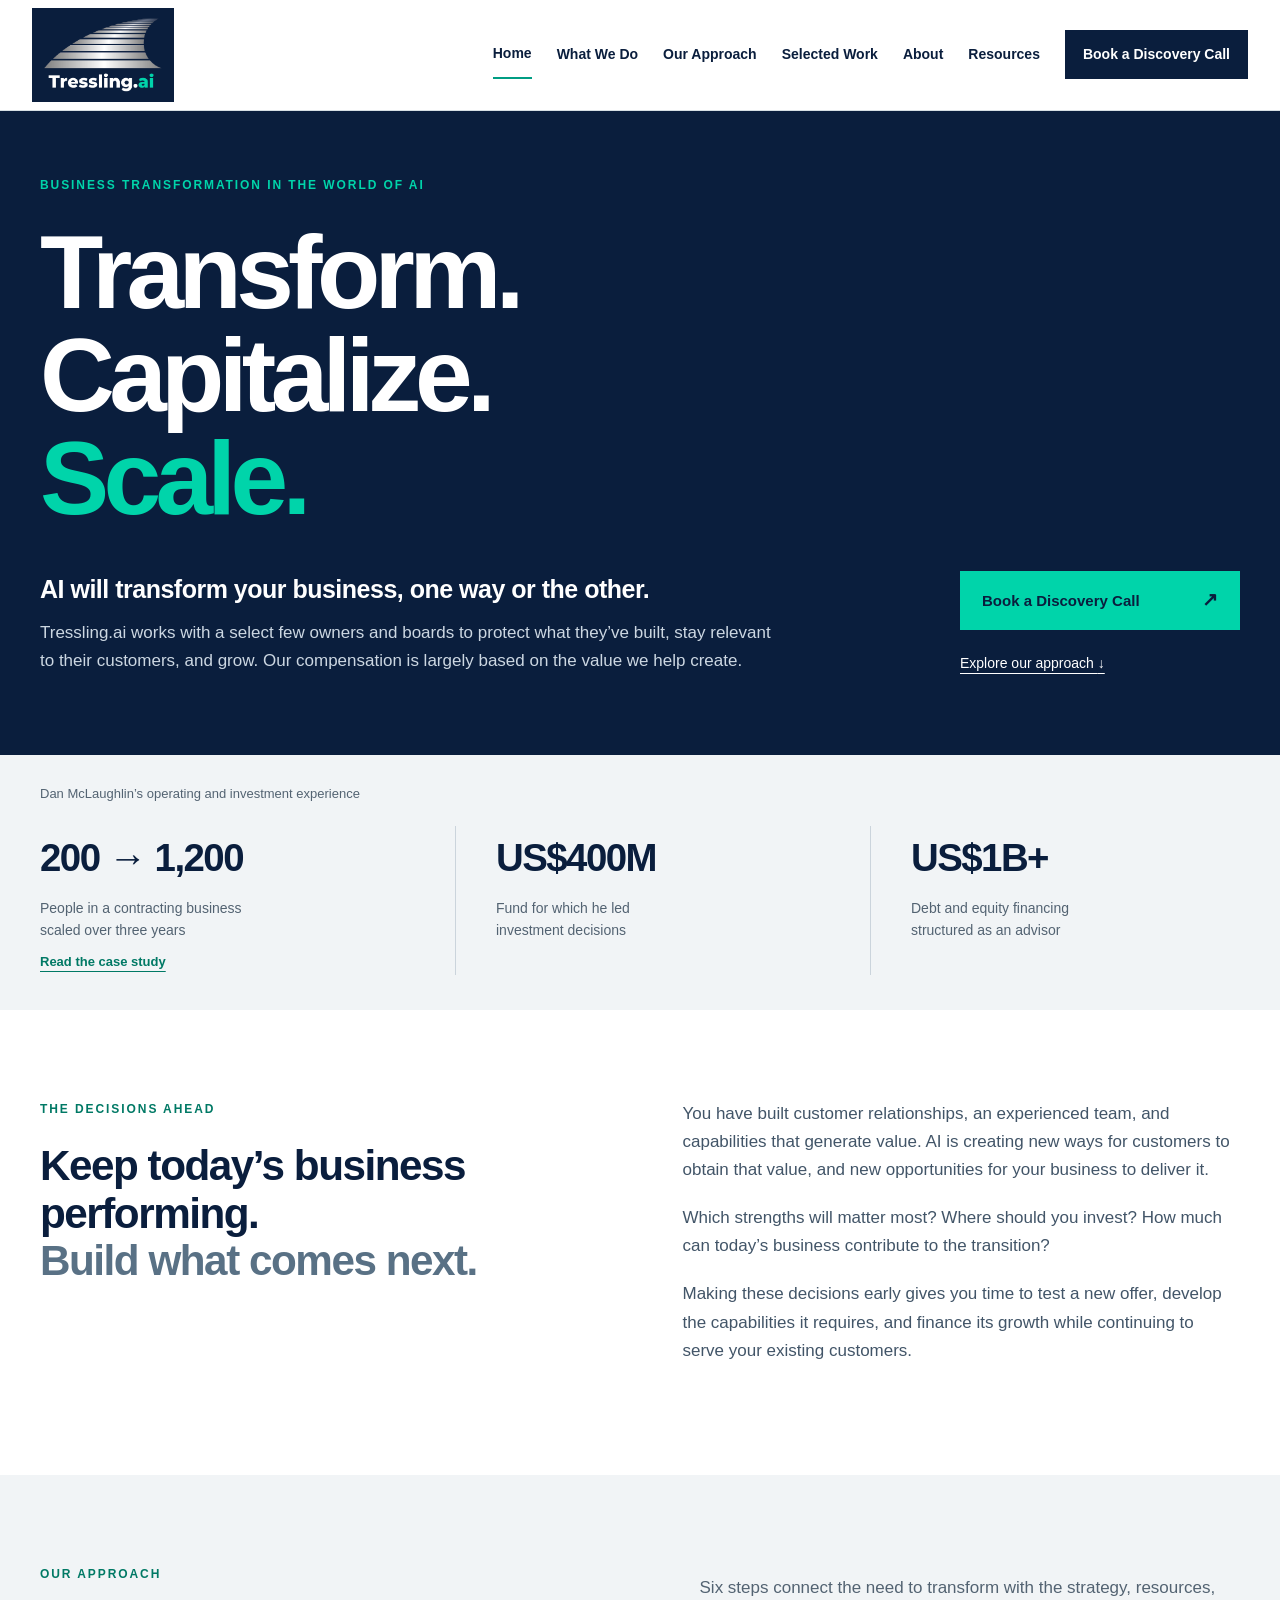
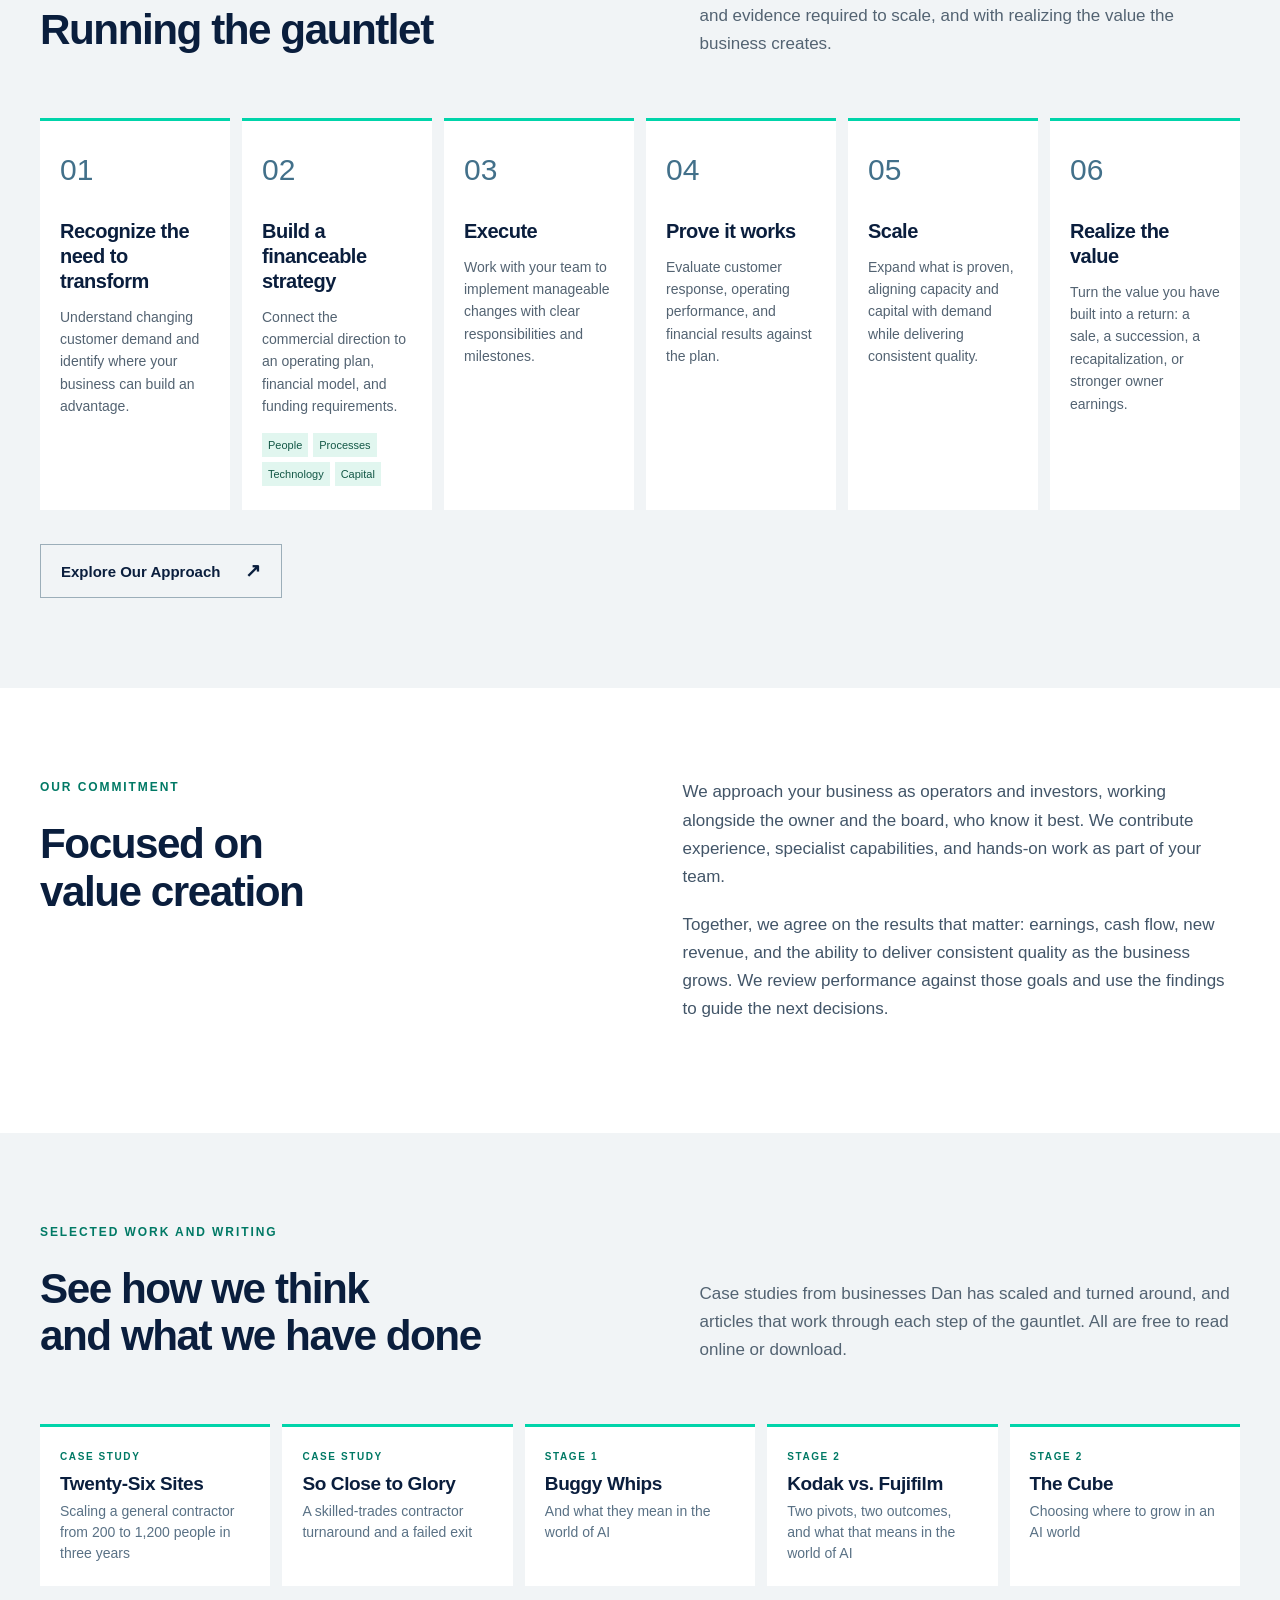
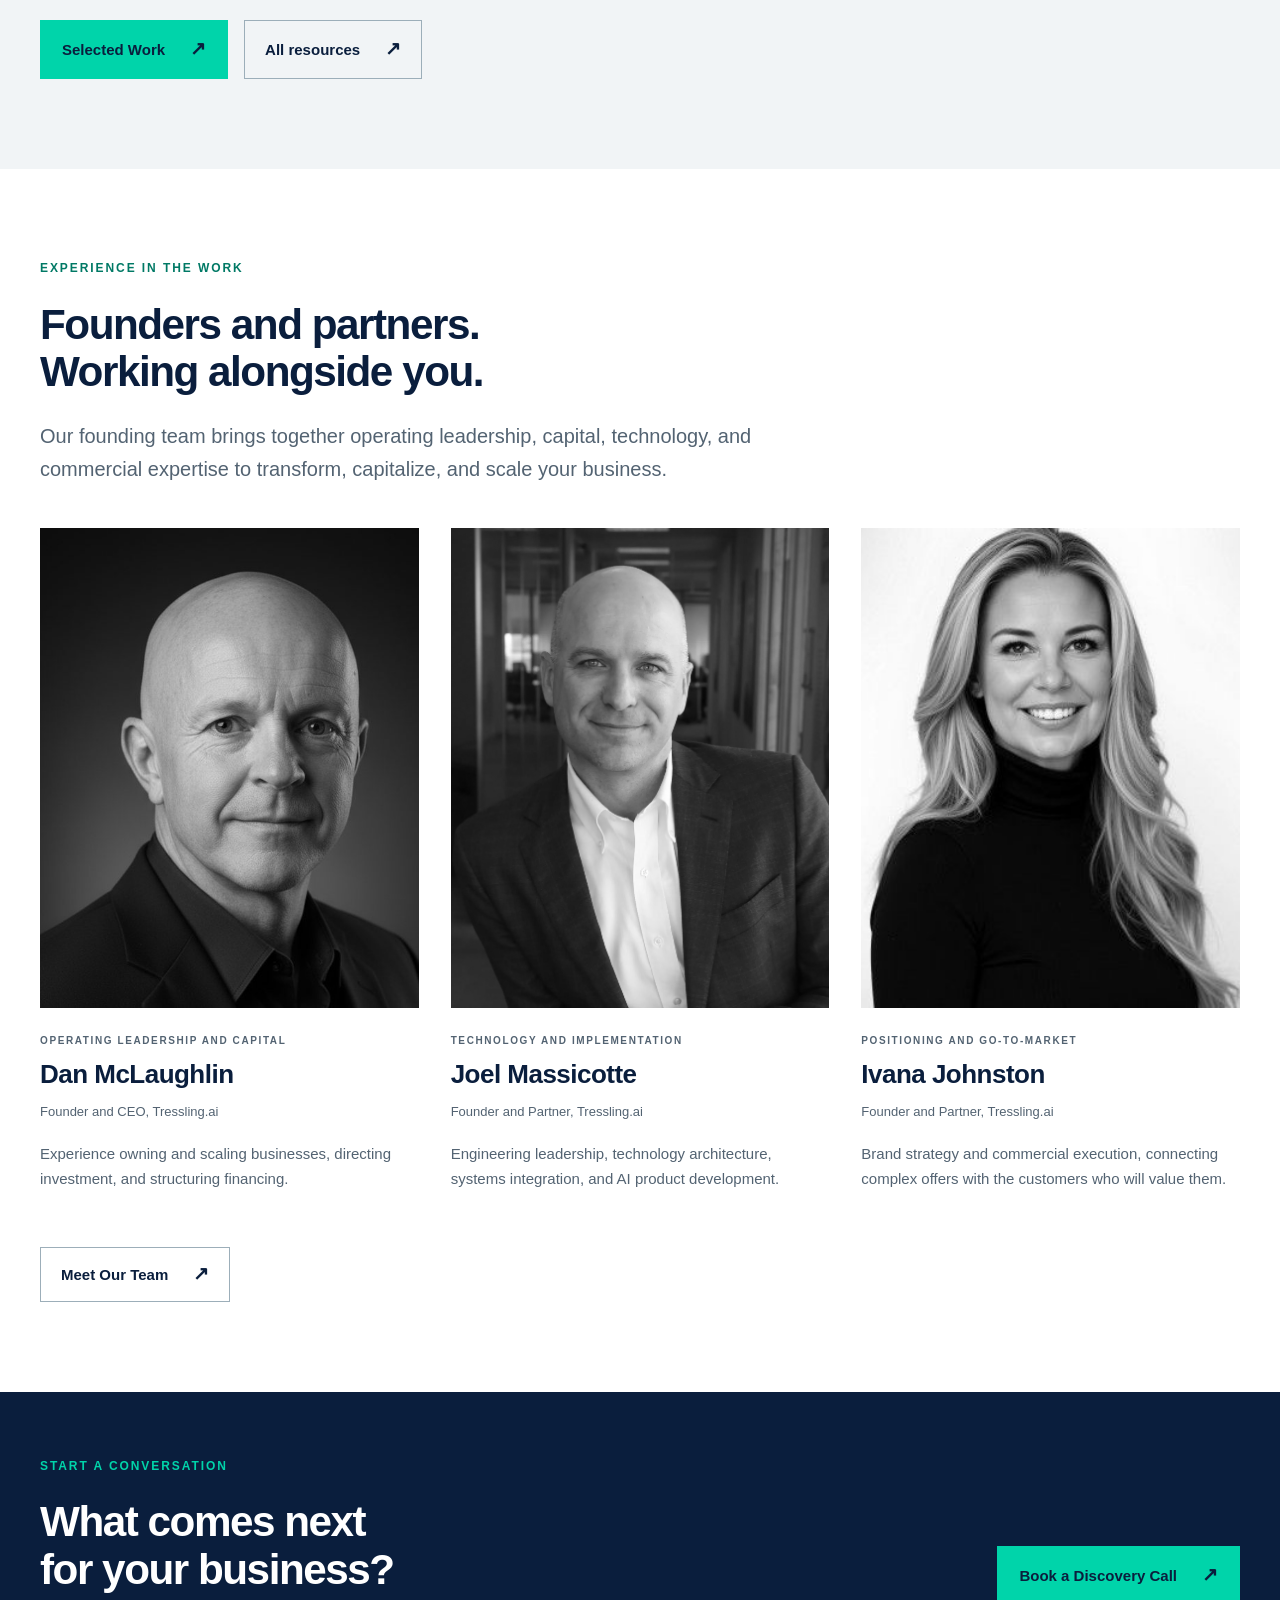
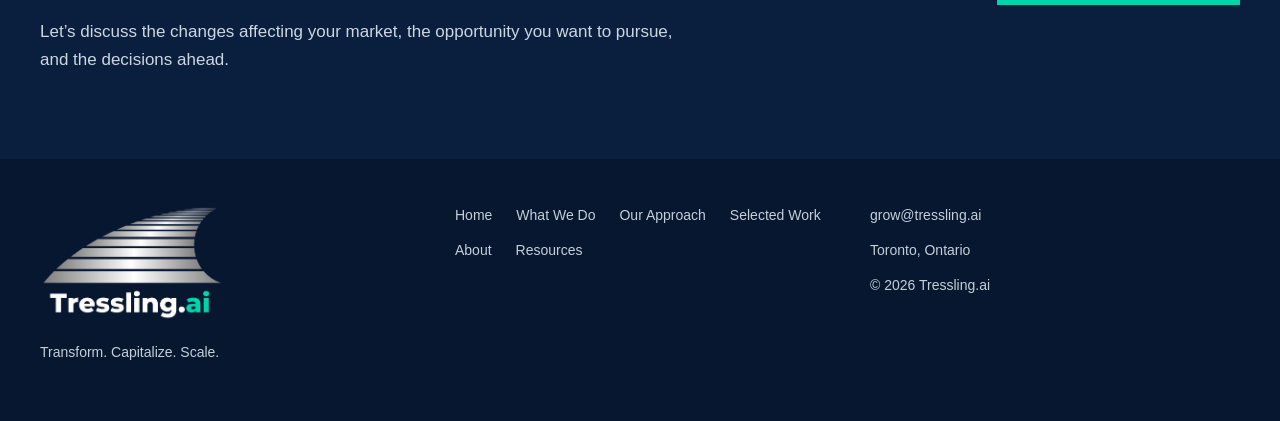
==== commit f8b25bb7: "Location in footer and About; owners and boards on About and Discovery Call Co-Authored-By: Claude O" ====
--- a/site/index.html
+++ b/site/index.html
@@ -1 +1 @@
-<!doctype html><html lang="en"><head><meta charset="utf-8"><meta name="viewport" content="width=device-width, initial-scale=1"><meta name="description" content="Toronto-based Tressling.ai works with a select few owners and boards to protect what they’ve built, stay relevant to their customers, and grow through AI-driven change."><meta name="theme-color" content="#0a1e3d"><title>Tressling.ai | Strategic Partner to Owners and Boards</title><link rel="canonical" href="https://tressling.ai/"><meta property="og:type" content="website"><meta property="og:site_name" content="Tressling.ai"><meta property="og:title" content="Tressling.ai | Strategic Partner to Owners and Boards"><meta property="og:description" content="Toronto-based Tressling.ai works with a select few owners and boards to protect what they’ve built, stay relevant to their customers, and grow through AI-driven change."><meta property="og:url" content="https://tressling.ai/"><meta property="og:image" content="https://tressling.ai/assets/tressling-share.png"><meta property="og:image:width" content="1200"><meta property="og:image:height" content="630"><meta property="og:image:alt" content="Tressling.ai logo"><meta name="twitter:card" content="summary_large_image"><link rel="icon" href="assets/favicon.svg" type="image/svg+xml"><link rel="stylesheet" href="assets/site.css"><script defer src="assets/site.js"></script><script type="application/ld+json" id="site-graph">{"@context":"https://schema.org","@graph":[{"@type":"Organization","@id":"https://tressling.ai/#organization","name":"Tressling.ai","alternateName":"Tressling","url":"https://tressling.ai/","logo":"https://tressling.ai/assets/tressling-logo.png","email":"grow@tressling.ai","slogan":"Transform. Capitalize. Scale.","description":"Tressling.ai works with a select few business owners and boards to protect what they’ve built, stay relevant to their customers, and grow. Our compensation is largely based on the value we help create.","foundingDate":"2003","address":{"@type":"PostalAddress","addressLocality":"Toronto","addressRegion":"ON","addressCountry":"CA"},"areaServed":[{"@type":"AdministrativeArea","name":"Ontario"},{"@type":"Country","name":"Canada"}],"founder":[{"@id":"https://tressling.ai/about.html#dan"},{"@id":"https://tressling.ai/about.html#joel"},{"@id":"https://tressling.ai/about.html#ivana"}],"sameAs":["https://www.linkedin.com/company/2098420/","https://danmclaughlin7007.substack.com/"]},{"@type":"Person","@id":"https://tressling.ai/about.html#dan","name":"Dan McLaughlin","jobTitle":"Founder and CEO","worksFor":{"@id":"https://tressling.ai/#organization"},"url":"https://tressling.ai/about.html#dan","image":"https://tressling.ai/assets/dan.jpg","alumniOf":{"@type":"CollegeOrUniversity","name":"Schulich School of Business, York University"},"description":"Operator, investor and advisor. Scaled businesses in construction, real estate and manufacturing, including a contracting business that grew from 200 to 1,200 people in three years. Former Chief Investment Officer of SASCO Global Investments, where he led investment decisions for a US$400 million fund. Has structured more than US$1 billion in debt and equity financing. Held senior restructuring roles at PwC and in international finance and restructuring at Bombardier Aerospace.","knowsAbout":["Business transformation","Growth financing","Capital raising","Restructuring","Scaling operations","Construction","Manufacturing"],"sameAs":["https://www.linkedin.com/in/danieljmclaughlin"]},{"@type":"Person","@id":"https://tressling.ai/about.html#joel","name":"Joel Massicotte","jobTitle":"Founder and Partner","worksFor":{"@id":"https://tressling.ai/#organization"},"url":"https://tressling.ai/about.html#joel","image":"https://tressling.ai/assets/joel.webp","knowsAbout":["Technology strategy","System architecture","Systems integration","AI product development","Cloud migration"],"sameAs":["https://www.linkedin.com/in/joelmassicotte/","https://evolvethen.com/"]},{"@type":"Person","@id":"https://tressling.ai/about.html#ivana","name":"Ivana Johnston","jobTitle":"Founder and Partner","worksFor":{"@id":"https://tressling.ai/#organization"},"url":"https://tressling.ai/about.html#ivana","image":"https://tressling.ai/assets/ivana.jpg","knowsAbout":["Market positioning","Go-to-market strategy","B2B technology marketing","Thought leadership"],"sameAs":["https://www.linkedin.com/in/ivanacj/","https://ivanajohnston.com/","https://www.puzzlepartner.co/"]},{"@type":"WebSite","@id":"https://tressling.ai/#website","url":"https://tressling.ai/","name":"Tressling.ai","publisher":{"@id":"https://tressling.ai/#organization"},"inLanguage":"en"}]}</script></head><body><a class="skip" href="#main">Skip to content</a><header class="header"><div class="nav-wrap"><a href="index.html" class="brand" aria-label="Tressling.ai home"><img class="brand-logo" src="assets/tressling-logo.png" alt="Tressling.ai"></a><button class="menu-toggle" aria-controls="navigation" aria-expanded="false">Menu <span aria-hidden="true">☰</span></button><nav id="navigation" aria-label="Main navigation"><a href="index.html" aria-current="page">Home</a><a href="what-we-do.html">What We Do</a><a href="our-approach.html">Our Approach</a><a href="work.html">Selected Work</a><a href="about.html">About</a><a href="resources.html">Resources</a><a class="nav-cta" href="discovery-call.html">Book a Discovery Call</a></nav></div></header><main id="main"><section class="hero"><div class="wrap"><p class="eyebrow">Business transformation in the world of AI</p><h1>Transform.<br>Capitalize.<br><span>Scale.</span></h1><div class="hero-bottom"><div><h2>AI will transform your business, one way or the other.</h2><p>Tressling.ai works with a select few owners and boards to protect what they’ve built, stay relevant to their customers, and grow. Our compensation is largely based on the value we help create.</p></div><div class="hero-action"><a class="button" href="discovery-call.html">Book a Discovery Call<span aria-hidden="true">↗</span></a><a class="text-link" href="#approach">Explore our approach <span aria-hidden="true">↓</span></a></div></div></div></section><section class="proof"><div class="wrap"><p class="proof-label">Dan McLaughlin’s operating and investment experience</p><div class="stats"><div><strong>200 → 1,200</strong><p>People in a contracting business<br>scaled over three years</p><a class="stat-link" href="twenty-six-sites.html">Read the case study</a></div><div><strong>US$400M</strong><p>Fund for which he led<br>investment decisions</p></div><div><strong>US$1B+</strong><p>Debt and equity financing<br>structured as an advisor</p></div></div></div></section><section class="section"><div class="wrap split"><div><p class="eyebrow">The decisions ahead</p><h2>Keep today’s business performing.<br><span class="muted">Build what comes next.</span></h2></div><div class="prose"><p>You have built customer relationships, an experienced team, and capabilities that generate value. AI is creating new ways for customers to obtain that value, and new opportunities for your business to deliver it.</p><p>Which strengths will matter most? Where should you invest? How much can today’s business contribute to the transition?</p><p>Making these decisions early gives you time to test a new offer, develop the capabilities it requires, and finance its growth while continuing to serve your existing customers.</p></div></div></section><section class="section pale" id="approach"><div class="wrap"><div class="section-heading"><div><p class="eyebrow">Our approach</p><h2>Running the gauntlet</h2></div><p>Six steps connect the need to transform with the strategy, resources, and evidence required to scale, and with realizing the value the business creates.</p></div><ol class="gauntlet"><li><span class="step-number">01</span><h3><a href="our-approach.html#step-1">Recognize the need to transform</a></h3><p>Understand changing customer demand and identify where your business can build an advantage.</p></li><li><span class="step-number">02</span><h3><a href="our-approach.html#step-2">Build a financeable strategy</a></h3><p>Connect the commercial direction to an operating plan, financial model, and funding requirements.</p><div class="lens-tags"><span>People</span><span>Processes</span><span>Technology</span><span>Capital</span></div></li><li><span class="step-number">03</span><h3><a href="our-approach.html#step-3">Execute</a></h3><p>Work with your team to implement manageable changes with clear responsibilities and milestones.</p></li><li><span class="step-number">04</span><h3><a href="our-approach.html#step-4">Prove it works</a></h3><p>Evaluate customer response, operating performance, and financial results against the plan.</p></li><li><span class="step-number">05</span><h3><a href="our-approach.html#step-5">Scale</a></h3><p>Expand what is proven, aligning capacity and capital with demand while delivering consistent quality.</p></li><li><span class="step-number">06</span><h3><a href="our-approach.html#step-6">Realize the value</a></h3><p>Turn the value you have built into a return: a sale, a succession, a recapitalization, or stronger owner earnings.</p></li></ol><a class="button secondary" href="our-approach.html">Explore Our Approach<span aria-hidden="true">↗</span></a></div></section><section class="section"><div class="wrap split"><div><p class="eyebrow">Our commitment</p><h2>Focused on<br>value creation</h2></div><div class="prose"><p>We approach your business as operators and investors, working alongside the owner and the board, who know it best. We contribute experience, specialist capabilities, and hands-on work as part of your team.</p><p>Together, we agree on the results that matter: earnings, cash flow, new revenue, and the ability to deliver consistent quality as the business grows. We review performance against those goals and use the findings to guide the next decisions.</p></div></div></section><section class="section pale" id="work"><div class="wrap"><div class="section-heading"><div><p class="eyebrow">Selected work and writing</p><h2>See how we think<br>and what we have done</h2></div><p>Case studies from businesses Dan has scaled and turned around, and articles that work through each step of the gauntlet. All are free to read online or download.</p></div><ul class="mini-list"><li><a href="twenty-six-sites.html"><span class="eyebrow">Case study</span><strong>Twenty-Six Sites</strong><span class="muted">Scaling a general contractor from 200 to 1,200 people in three years</span></a></li><li><a href="so-close-to-glory.html"><span class="eyebrow">Case study</span><strong>So Close to Glory</strong><span class="muted">A skilled-trades contractor turnaround and a failed exit</span></a></li><li><a href="buggy-whips.html"><span class="eyebrow">Stage 1</span><strong>Buggy Whips</strong><span class="muted">And what they mean in the world of AI</span></a></li><li><a href="kodak-vs-fujifilm.html"><span class="eyebrow">Stage 2</span><strong>Kodak vs. Fujifilm</strong><span class="muted">Two pivots, two outcomes, and what that means in the world of AI</span></a></li><li><a href="the-cube.html"><span class="eyebrow">Stage 2</span><strong>The Cube</strong><span class="muted">Choosing where to grow in an AI world</span></a></li></ul><div class="mini-actions"><a class="button" href="work.html">Selected Work<span aria-hidden="true">↗</span></a><a class="button secondary" href="resources.html">All resources<span aria-hidden="true">↗</span></a></div></div></section><section class="section"><div class="wrap"><p class="eyebrow">Experience in the work</p><h2>Founders and partners.<br>Working alongside you.</h2><p class="intro">Our founding team brings together operating leadership, capital, technology, and commercial expertise to transform, capitalize, and scale your business.</p><div class="people"><article><a class="portrait-link" href="about.html#dan"><img src="assets/dan.jpg" alt="Dan McLaughlin" loading="lazy" width="480" height="480"></a><p class="eyebrow">Operating leadership and capital</p><h3>Dan McLaughlin</h3><p class="firm">Founder and CEO, Tressling.ai</p><p>Experience owning and scaling businesses, directing investment, and structuring financing.</p></article><article><a class="portrait-link" href="about.html#joel"><img src="assets/joel.webp" alt="Joel Massicotte" loading="lazy" width="480" height="480"></a><p class="eyebrow">Technology and implementation</p><h3>Joel Massicotte</h3><p class="firm">Founder and Partner, Tressling.ai</p><p>Engineering leadership, technology architecture, systems integration, and AI product development.</p></article><article><a class="portrait-link" href="about.html#ivana"><img src="assets/ivana.jpg" alt="Ivana Johnston" loading="lazy" width="480" height="480"></a><p class="eyebrow">Positioning and go-to-market</p><h3>Ivana Johnston</h3><p class="firm">Founder and Partner, Tressling.ai</p><p>Brand strategy and commercial execution, connecting complex offers with the customers who will value them.</p></article></div><a class="button secondary" href="about.html">Meet Our Team<span aria-hidden="true">↗</span></a></div></section><section class="cta"><div class="wrap cta-inner"><div><p class="eyebrow">Start a conversation</p><h2>What comes next<br>for your business?</h2><p>Let’s discuss the changes affecting your market, the opportunity you want to pursue, and the decisions ahead.</p></div><a class="button" href="discovery-call.html">Book a Discovery Call<span aria-hidden="true">↗</span></a></div></section></main><footer><div class="wrap footer-grid"><div><a class="brand" href="index.html"><img class="brand-logo" src="assets/tressling-logo.png" alt="Tressling.ai"></a><p>Transform. Capitalize. Scale.</p></div><nav aria-label="Footer navigation"><a href="index.html">Home</a><a href="what-we-do.html">What We Do</a><a href="our-approach.html">Our Approach</a><a href="work.html">Selected Work</a><a href="about.html">About</a><a href="resources.html">Resources</a></nav><div><a href="mailto:grow@tressling.ai">grow@tressling.ai</a><p>© 2026 Tressling.ai</p></div></div></footer></body></html>+<!doctype html><html lang="en"><head><meta charset="utf-8"><meta name="viewport" content="width=device-width, initial-scale=1"><meta name="description" content="Toronto-based Tressling.ai works with a select few owners and boards to protect what they’ve built, stay relevant to their customers, and grow through AI-driven change."><meta name="theme-color" content="#0a1e3d"><title>Tressling.ai | Strategic Partner to Owners and Boards</title><link rel="canonical" href="https://tressling.ai/"><meta property="og:type" content="website"><meta property="og:site_name" content="Tressling.ai"><meta property="og:title" content="Tressling.ai | Strategic Partner to Owners and Boards"><meta property="og:description" content="Toronto-based Tressling.ai works with a select few owners and boards to protect what they’ve built, stay relevant to their customers, and grow through AI-driven change."><meta property="og:url" content="https://tressling.ai/"><meta property="og:image" content="https://tressling.ai/assets/tressling-share.png"><meta property="og:image:width" content="1200"><meta property="og:image:height" content="630"><meta property="og:image:alt" content="Tressling.ai logo"><meta name="twitter:card" content="summary_large_image"><link rel="icon" href="assets/favicon.svg" type="image/svg+xml"><link rel="stylesheet" href="assets/site.css"><script defer src="assets/site.js"></script><script type="application/ld+json" id="site-graph">{"@context":"https://schema.org","@graph":[{"@type":"Organization","@id":"https://tressling.ai/#organization","name":"Tressling.ai","alternateName":"Tressling","url":"https://tressling.ai/","logo":"https://tressling.ai/assets/tressling-logo.png","email":"grow@tressling.ai","slogan":"Transform. Capitalize. Scale.","description":"Tressling.ai works with a select few business owners and boards to protect what they’ve built, stay relevant to their customers, and grow. Our compensation is largely based on the value we help create.","foundingDate":"2003","address":{"@type":"PostalAddress","addressLocality":"Toronto","addressRegion":"ON","addressCountry":"CA"},"areaServed":[{"@type":"AdministrativeArea","name":"Ontario"},{"@type":"Country","name":"Canada"}],"founder":[{"@id":"https://tressling.ai/about.html#dan"},{"@id":"https://tressling.ai/about.html#joel"},{"@id":"https://tressling.ai/about.html#ivana"}],"sameAs":["https://www.linkedin.com/company/2098420/","https://danmclaughlin7007.substack.com/"]},{"@type":"Person","@id":"https://tressling.ai/about.html#dan","name":"Dan McLaughlin","jobTitle":"Founder and CEO","worksFor":{"@id":"https://tressling.ai/#organization"},"url":"https://tressling.ai/about.html#dan","image":"https://tressling.ai/assets/dan.jpg","alumniOf":{"@type":"CollegeOrUniversity","name":"Schulich School of Business, York University"},"description":"Operator, investor and advisor. Scaled businesses in construction, real estate and manufacturing, including a contracting business that grew from 200 to 1,200 people in three years. Former Chief Investment Officer of SASCO Global Investments, where he led investment decisions for a US$400 million fund. Has structured more than US$1 billion in debt and equity financing. Held senior restructuring roles at PwC and in international finance and restructuring at Bombardier Aerospace.","knowsAbout":["Business transformation","Growth financing","Capital raising","Restructuring","Scaling operations","Construction","Manufacturing"],"sameAs":["https://www.linkedin.com/in/danieljmclaughlin"]},{"@type":"Person","@id":"https://tressling.ai/about.html#joel","name":"Joel Massicotte","jobTitle":"Founder and Partner","worksFor":{"@id":"https://tressling.ai/#organization"},"url":"https://tressling.ai/about.html#joel","image":"https://tressling.ai/assets/joel.webp","knowsAbout":["Technology strategy","System architecture","Systems integration","AI product development","Cloud migration"],"sameAs":["https://www.linkedin.com/in/joelmassicotte/","https://evolvethen.com/"]},{"@type":"Person","@id":"https://tressling.ai/about.html#ivana","name":"Ivana Johnston","jobTitle":"Founder and Partner","worksFor":{"@id":"https://tressling.ai/#organization"},"url":"https://tressling.ai/about.html#ivana","image":"https://tressling.ai/assets/ivana.jpg","knowsAbout":["Market positioning","Go-to-market strategy","B2B technology marketing","Thought leadership"],"sameAs":["https://www.linkedin.com/in/ivanacj/","https://ivanajohnston.com/","https://www.puzzlepartner.co/"]},{"@type":"WebSite","@id":"https://tressling.ai/#website","url":"https://tressling.ai/","name":"Tressling.ai","publisher":{"@id":"https://tressling.ai/#organization"},"inLanguage":"en"}]}</script></head><body><a class="skip" href="#main">Skip to content</a><header class="header"><div class="nav-wrap"><a href="index.html" class="brand" aria-label="Tressling.ai home"><img class="brand-logo" src="assets/tressling-logo.png" alt="Tressling.ai"></a><button class="menu-toggle" aria-controls="navigation" aria-expanded="false">Menu <span aria-hidden="true">☰</span></button><nav id="navigation" aria-label="Main navigation"><a href="index.html" aria-current="page">Home</a><a href="what-we-do.html">What We Do</a><a href="our-approach.html">Our Approach</a><a href="work.html">Selected Work</a><a href="about.html">About</a><a href="resources.html">Resources</a><a class="nav-cta" href="discovery-call.html">Book a Discovery Call</a></nav></div></header><main id="main"><section class="hero"><div class="wrap"><p class="eyebrow">Business transformation in the world of AI</p><h1>Transform.<br>Capitalize.<br><span>Scale.</span></h1><div class="hero-bottom"><div><h2>AI will transform your business, one way or the other.</h2><p>Tressling.ai works with a select few owners and boards to protect what they’ve built, stay relevant to their customers, and grow. Our compensation is largely based on the value we help create.</p></div><div class="hero-action"><a class="button" href="discovery-call.html">Book a Discovery Call<span aria-hidden="true">↗</span></a><a class="text-link" href="#approach">Explore our approach <span aria-hidden="true">↓</span></a></div></div></div></section><section class="proof"><div class="wrap"><p class="proof-label">Dan McLaughlin’s operating and investment experience</p><div class="stats"><div><strong>200 → 1,200</strong><p>People in a contracting business<br>scaled over three years</p><a class="stat-link" href="twenty-six-sites.html">Read the case study</a></div><div><strong>US$400M</strong><p>Fund for which he led<br>investment decisions</p></div><div><strong>US$1B+</strong><p>Debt and equity financing<br>structured as an advisor</p></div></div></div></section><section class="section"><div class="wrap split"><div><p class="eyebrow">The decisions ahead</p><h2>Keep today’s business performing.<br><span class="muted">Build what comes next.</span></h2></div><div class="prose"><p>You have built customer relationships, an experienced team, and capabilities that generate value. AI is creating new ways for customers to obtain that value, and new opportunities for your business to deliver it.</p><p>Which strengths will matter most? Where should you invest? How much can today’s business contribute to the transition?</p><p>Making these decisions early gives you time to test a new offer, develop the capabilities it requires, and finance its growth while continuing to serve your existing customers.</p></div></div></section><section class="section pale" id="approach"><div class="wrap"><div class="section-heading"><div><p class="eyebrow">Our approach</p><h2>Running the gauntlet</h2></div><p>Six steps connect the need to transform with the strategy, resources, and evidence required to scale, and with realizing the value the business creates.</p></div><ol class="gauntlet"><li><span class="step-number">01</span><h3><a href="our-approach.html#step-1">Recognize the need to transform</a></h3><p>Understand changing customer demand and identify where your business can build an advantage.</p></li><li><span class="step-number">02</span><h3><a href="our-approach.html#step-2">Build a financeable strategy</a></h3><p>Connect the commercial direction to an operating plan, financial model, and funding requirements.</p><div class="lens-tags"><span>People</span><span>Processes</span><span>Technology</span><span>Capital</span></div></li><li><span class="step-number">03</span><h3><a href="our-approach.html#step-3">Execute</a></h3><p>Work with your team to implement manageable changes with clear responsibilities and milestones.</p></li><li><span class="step-number">04</span><h3><a href="our-approach.html#step-4">Prove it works</a></h3><p>Evaluate customer response, operating performance, and financial results against the plan.</p></li><li><span class="step-number">05</span><h3><a href="our-approach.html#step-5">Scale</a></h3><p>Expand what is proven, aligning capacity and capital with demand while delivering consistent quality.</p></li><li><span class="step-number">06</span><h3><a href="our-approach.html#step-6">Realize the value</a></h3><p>Turn the value you have built into a return: a sale, a succession, a recapitalization, or stronger owner earnings.</p></li></ol><a class="button secondary" href="our-approach.html">Explore Our Approach<span aria-hidden="true">↗</span></a></div></section><section class="section"><div class="wrap split"><div><p class="eyebrow">Our commitment</p><h2>Focused on<br>value creation</h2></div><div class="prose"><p>We approach your business as operators and investors, working alongside the owner and the board, who know it best. We contribute experience, specialist capabilities, and hands-on work as part of your team.</p><p>Together, we agree on the results that matter: earnings, cash flow, new revenue, and the ability to deliver consistent quality as the business grows. We review performance against those goals and use the findings to guide the next decisions.</p></div></div></section><section class="section pale" id="work"><div class="wrap"><div class="section-heading"><div><p class="eyebrow">Selected work and writing</p><h2>See how we think<br>and what we have done</h2></div><p>Case studies from businesses Dan has scaled and turned around, and articles that work through each step of the gauntlet. All are free to read online or download.</p></div><ul class="mini-list"><li><a href="twenty-six-sites.html"><span class="eyebrow">Case study</span><strong>Twenty-Six Sites</strong><span class="muted">Scaling a general contractor from 200 to 1,200 people in three years</span></a></li><li><a href="so-close-to-glory.html"><span class="eyebrow">Case study</span><strong>So Close to Glory</strong><span class="muted">A skilled-trades contractor turnaround and a failed exit</span></a></li><li><a href="buggy-whips.html"><span class="eyebrow">Stage 1</span><strong>Buggy Whips</strong><span class="muted">And what they mean in the world of AI</span></a></li><li><a href="kodak-vs-fujifilm.html"><span class="eyebrow">Stage 2</span><strong>Kodak vs. Fujifilm</strong><span class="muted">Two pivots, two outcomes, and what that means in the world of AI</span></a></li><li><a href="the-cube.html"><span class="eyebrow">Stage 2</span><strong>The Cube</strong><span class="muted">Choosing where to grow in an AI world</span></a></li></ul><div class="mini-actions"><a class="button" href="work.html">Selected Work<span aria-hidden="true">↗</span></a><a class="button secondary" href="resources.html">All resources<span aria-hidden="true">↗</span></a></div></div></section><section class="section"><div class="wrap"><p class="eyebrow">Experience in the work</p><h2>Founders and partners.<br>Working alongside you.</h2><p class="intro">Our founding team brings together operating leadership, capital, technology, and commercial expertise to transform, capitalize, and scale your business.</p><div class="people"><article><a class="portrait-link" href="about.html#dan"><img src="assets/dan.jpg" alt="Dan McLaughlin" loading="lazy" width="480" height="480"></a><p class="eyebrow">Operating leadership and capital</p><h3>Dan McLaughlin</h3><p class="firm">Founder and CEO, Tressling.ai</p><p>Experience owning and scaling businesses, directing investment, and structuring financing.</p></article><article><a class="portrait-link" href="about.html#joel"><img src="assets/joel.webp" alt="Joel Massicotte" loading="lazy" width="480" height="480"></a><p class="eyebrow">Technology and implementation</p><h3>Joel Massicotte</h3><p class="firm">Founder and Partner, Tressling.ai</p><p>Engineering leadership, technology architecture, systems integration, and AI product development.</p></article><article><a class="portrait-link" href="about.html#ivana"><img src="assets/ivana.jpg" alt="Ivana Johnston" loading="lazy" width="480" height="480"></a><p class="eyebrow">Positioning and go-to-market</p><h3>Ivana Johnston</h3><p class="firm">Founder and Partner, Tressling.ai</p><p>Brand strategy and commercial execution, connecting complex offers with the customers who will value them.</p></article></div><a class="button secondary" href="about.html">Meet Our Team<span aria-hidden="true">↗</span></a></div></section><section class="cta"><div class="wrap cta-inner"><div><p class="eyebrow">Start a conversation</p><h2>What comes next<br>for your business?</h2><p>Let’s discuss the changes affecting your market, the opportunity you want to pursue, and the decisions ahead.</p></div><a class="button" href="discovery-call.html">Book a Discovery Call<span aria-hidden="true">↗</span></a></div></section></main><footer><div class="wrap footer-grid"><div><a class="brand" href="index.html"><img class="brand-logo" src="assets/tressling-logo.png" alt="Tressling.ai"></a><p>Transform. Capitalize. Scale.</p></div><nav aria-label="Footer navigation"><a href="index.html">Home</a><a href="what-we-do.html">What We Do</a><a href="our-approach.html">Our Approach</a><a href="work.html">Selected Work</a><a href="about.html">About</a><a href="resources.html">Resources</a></nav><div><a href="mailto:grow@tressling.ai">grow@tressling.ai</a><p>Toronto, Ontario</p><p>© 2026 Tressling.ai</p></div></div></footer></body></html>
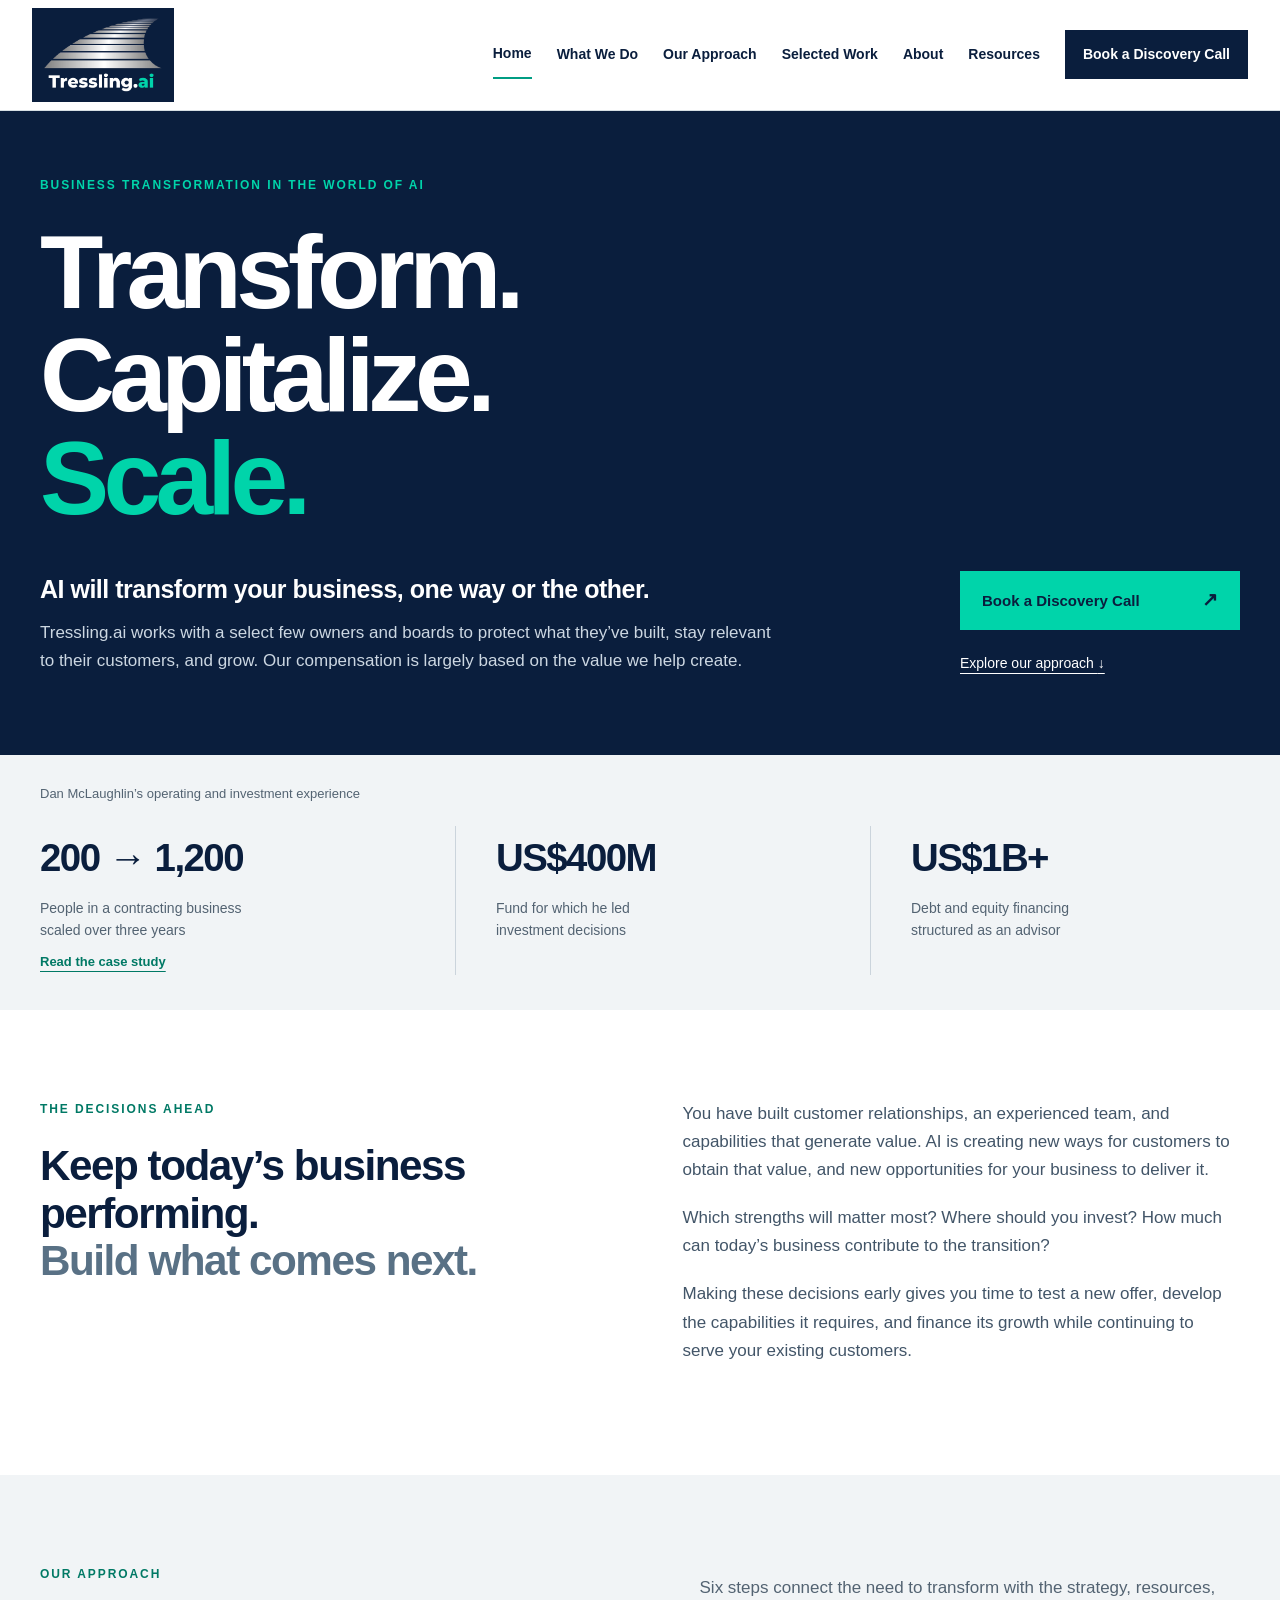
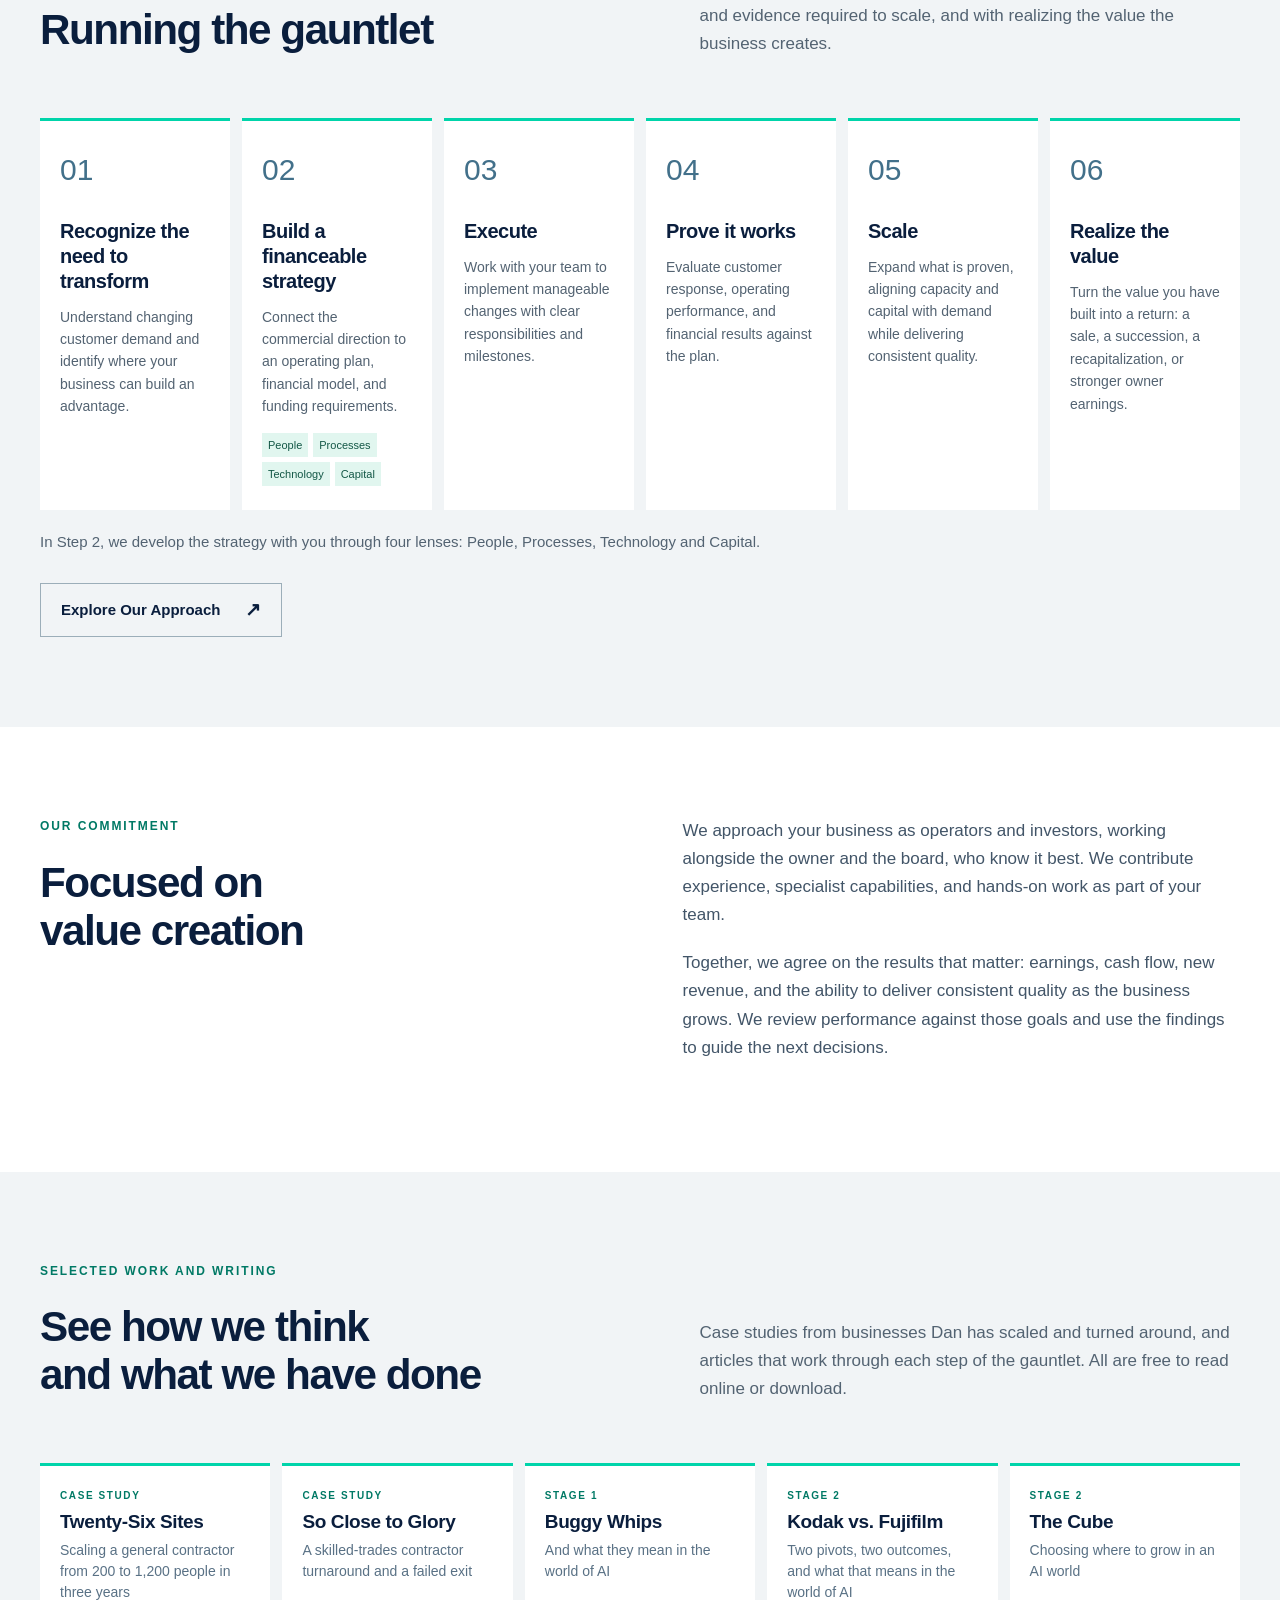
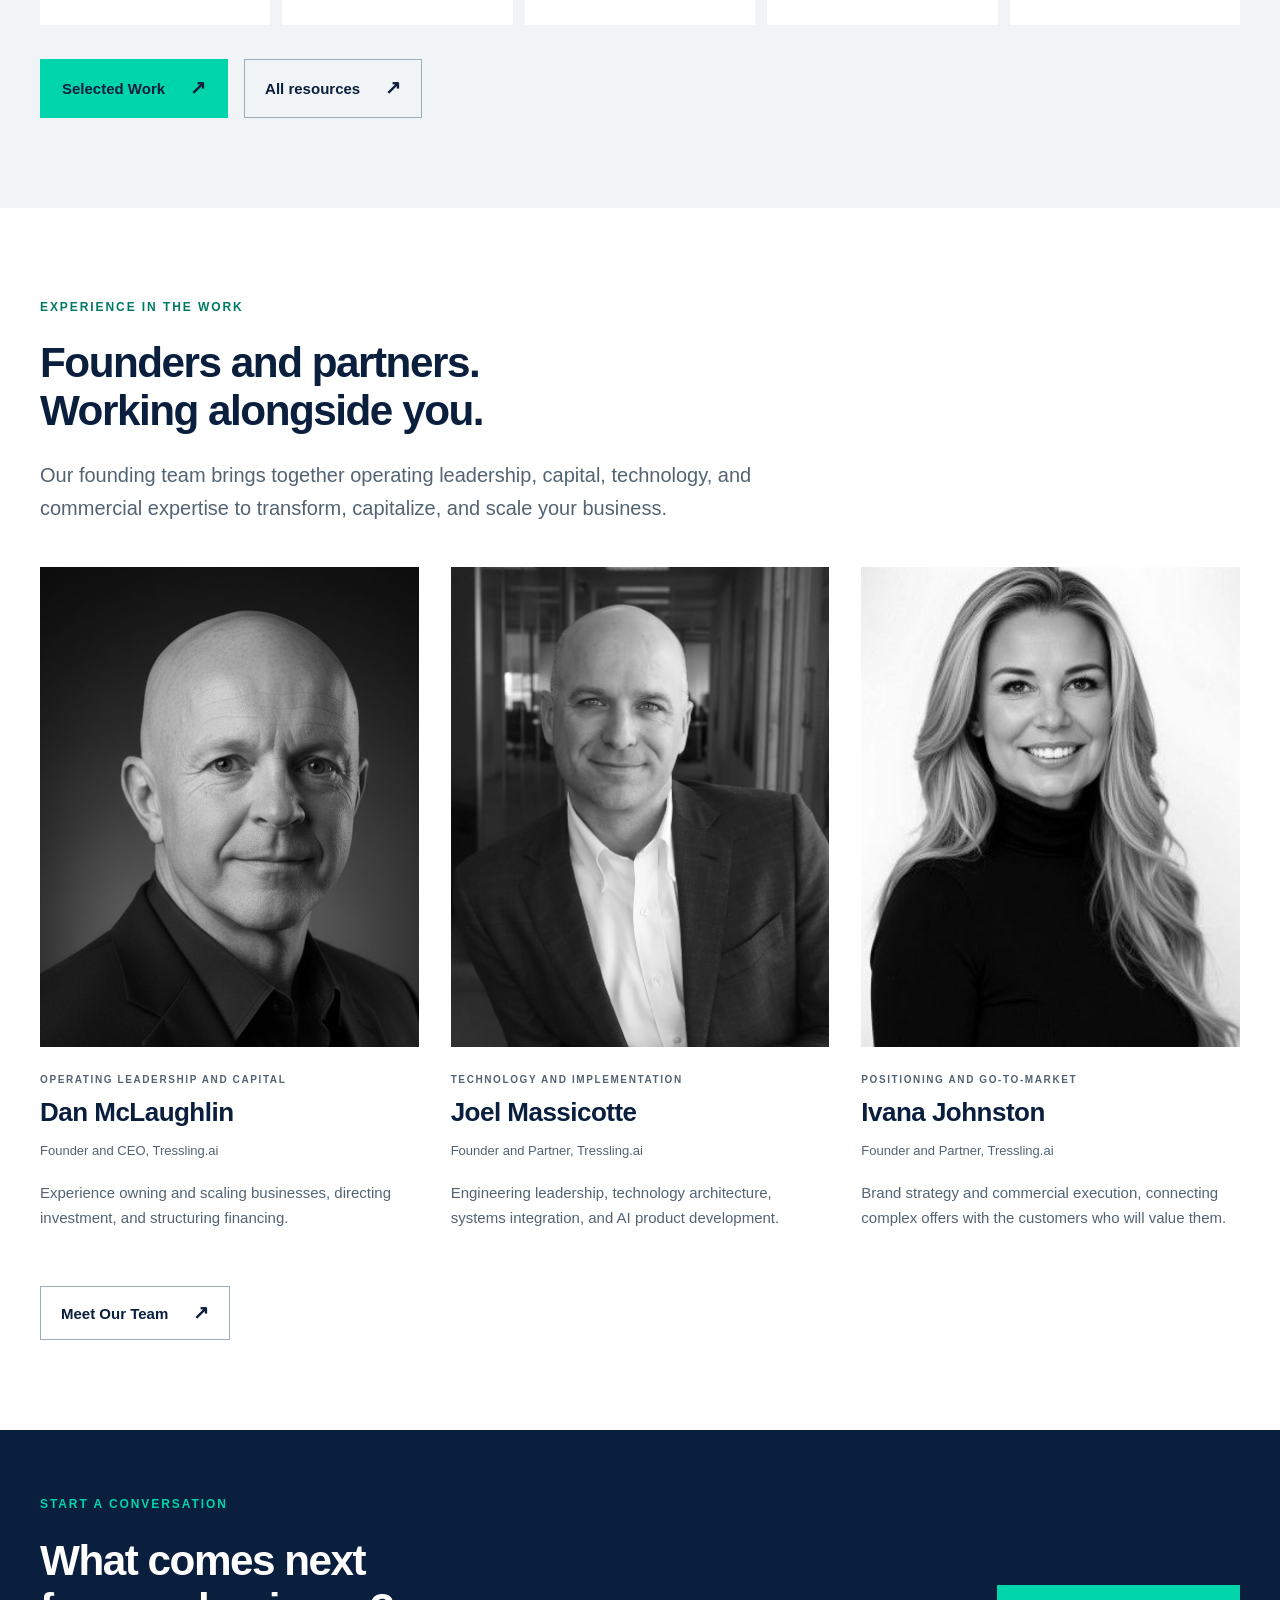
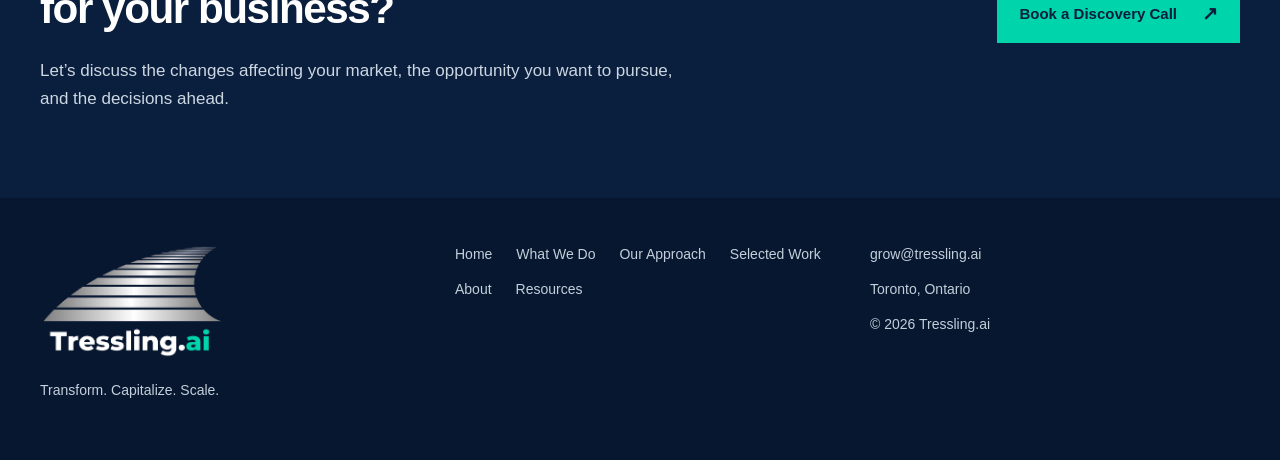
==== commit fdd0185a: "Four-lens line under the gauntlet; strategy developed with you Co-Authored-By: Claude Opus 5.5 <nore" ====
--- a/site/index.html
+++ b/site/index.html
@@ -1 +1 @@
-<!doctype html><html lang="en"><head><meta charset="utf-8"><meta name="viewport" content="width=device-width, initial-scale=1"><meta name="description" content="Toronto-based Tressling.ai works with a select few owners and boards to protect what they’ve built, stay relevant to their customers, and grow through AI-driven change."><meta name="theme-color" content="#0a1e3d"><title>Tressling.ai | Strategic Partner to Owners and Boards</title><link rel="canonical" href="https://tressling.ai/"><meta property="og:type" content="website"><meta property="og:site_name" content="Tressling.ai"><meta property="og:title" content="Tressling.ai | Strategic Partner to Owners and Boards"><meta property="og:description" content="Toronto-based Tressling.ai works with a select few owners and boards to protect what they’ve built, stay relevant to their customers, and grow through AI-driven change."><meta property="og:url" content="https://tressling.ai/"><meta property="og:image" content="https://tressling.ai/assets/tressling-share.png"><meta property="og:image:width" content="1200"><meta property="og:image:height" content="630"><meta property="og:image:alt" content="Tressling.ai logo"><meta name="twitter:card" content="summary_large_image"><link rel="icon" href="assets/favicon.svg" type="image/svg+xml"><link rel="stylesheet" href="assets/site.css"><script defer src="assets/site.js"></script><script type="application/ld+json" id="site-graph">{"@context":"https://schema.org","@graph":[{"@type":"Organization","@id":"https://tressling.ai/#organization","name":"Tressling.ai","alternateName":"Tressling","url":"https://tressling.ai/","logo":"https://tressling.ai/assets/tressling-logo.png","email":"grow@tressling.ai","slogan":"Transform. Capitalize. Scale.","description":"Tressling.ai works with a select few business owners and boards to protect what they’ve built, stay relevant to their customers, and grow. Our compensation is largely based on the value we help create.","foundingDate":"2003","address":{"@type":"PostalAddress","addressLocality":"Toronto","addressRegion":"ON","addressCountry":"CA"},"areaServed":[{"@type":"AdministrativeArea","name":"Ontario"},{"@type":"Country","name":"Canada"}],"founder":[{"@id":"https://tressling.ai/about.html#dan"},{"@id":"https://tressling.ai/about.html#joel"},{"@id":"https://tressling.ai/about.html#ivana"}],"sameAs":["https://www.linkedin.com/company/2098420/","https://danmclaughlin7007.substack.com/"]},{"@type":"Person","@id":"https://tressling.ai/about.html#dan","name":"Dan McLaughlin","jobTitle":"Founder and CEO","worksFor":{"@id":"https://tressling.ai/#organization"},"url":"https://tressling.ai/about.html#dan","image":"https://tressling.ai/assets/dan.jpg","alumniOf":{"@type":"CollegeOrUniversity","name":"Schulich School of Business, York University"},"description":"Operator, investor and advisor. Scaled businesses in construction, real estate and manufacturing, including a contracting business that grew from 200 to 1,200 people in three years. Former Chief Investment Officer of SASCO Global Investments, where he led investment decisions for a US$400 million fund. Has structured more than US$1 billion in debt and equity financing. Held senior restructuring roles at PwC and in international finance and restructuring at Bombardier Aerospace.","knowsAbout":["Business transformation","Growth financing","Capital raising","Restructuring","Scaling operations","Construction","Manufacturing"],"sameAs":["https://www.linkedin.com/in/danieljmclaughlin"]},{"@type":"Person","@id":"https://tressling.ai/about.html#joel","name":"Joel Massicotte","jobTitle":"Founder and Partner","worksFor":{"@id":"https://tressling.ai/#organization"},"url":"https://tressling.ai/about.html#joel","image":"https://tressling.ai/assets/joel.webp","knowsAbout":["Technology strategy","System architecture","Systems integration","AI product development","Cloud migration"],"sameAs":["https://www.linkedin.com/in/joelmassicotte/","https://evolvethen.com/"]},{"@type":"Person","@id":"https://tressling.ai/about.html#ivana","name":"Ivana Johnston","jobTitle":"Founder and Partner","worksFor":{"@id":"https://tressling.ai/#organization"},"url":"https://tressling.ai/about.html#ivana","image":"https://tressling.ai/assets/ivana.jpg","knowsAbout":["Market positioning","Go-to-market strategy","B2B technology marketing","Thought leadership"],"sameAs":["https://www.linkedin.com/in/ivanacj/","https://ivanajohnston.com/","https://www.puzzlepartner.co/"]},{"@type":"WebSite","@id":"https://tressling.ai/#website","url":"https://tressling.ai/","name":"Tressling.ai","publisher":{"@id":"https://tressling.ai/#organization"},"inLanguage":"en"}]}</script></head><body><a class="skip" href="#main">Skip to content</a><header class="header"><div class="nav-wrap"><a href="index.html" class="brand" aria-label="Tressling.ai home"><img class="brand-logo" src="assets/tressling-logo.png" alt="Tressling.ai"></a><button class="menu-toggle" aria-controls="navigation" aria-expanded="false">Menu <span aria-hidden="true">☰</span></button><nav id="navigation" aria-label="Main navigation"><a href="index.html" aria-current="page">Home</a><a href="what-we-do.html">What We Do</a><a href="our-approach.html">Our Approach</a><a href="work.html">Selected Work</a><a href="about.html">About</a><a href="resources.html">Resources</a><a class="nav-cta" href="discovery-call.html">Book a Discovery Call</a></nav></div></header><main id="main"><section class="hero"><div class="wrap"><p class="eyebrow">Business transformation in the world of AI</p><h1>Transform.<br>Capitalize.<br><span>Scale.</span></h1><div class="hero-bottom"><div><h2>AI will transform your business, one way or the other.</h2><p>Tressling.ai works with a select few owners and boards to protect what they’ve built, stay relevant to their customers, and grow. Our compensation is largely based on the value we help create.</p></div><div class="hero-action"><a class="button" href="discovery-call.html">Book a Discovery Call<span aria-hidden="true">↗</span></a><a class="text-link" href="#approach">Explore our approach <span aria-hidden="true">↓</span></a></div></div></div></section><section class="proof"><div class="wrap"><p class="proof-label">Dan McLaughlin’s operating and investment experience</p><div class="stats"><div><strong>200 → 1,200</strong><p>People in a contracting business<br>scaled over three years</p><a class="stat-link" href="twenty-six-sites.html">Read the case study</a></div><div><strong>US$400M</strong><p>Fund for which he led<br>investment decisions</p></div><div><strong>US$1B+</strong><p>Debt and equity financing<br>structured as an advisor</p></div></div></div></section><section class="section"><div class="wrap split"><div><p class="eyebrow">The decisions ahead</p><h2>Keep today’s business performing.<br><span class="muted">Build what comes next.</span></h2></div><div class="prose"><p>You have built customer relationships, an experienced team, and capabilities that generate value. AI is creating new ways for customers to obtain that value, and new opportunities for your business to deliver it.</p><p>Which strengths will matter most? Where should you invest? How much can today’s business contribute to the transition?</p><p>Making these decisions early gives you time to test a new offer, develop the capabilities it requires, and finance its growth while continuing to serve your existing customers.</p></div></div></section><section class="section pale" id="approach"><div class="wrap"><div class="section-heading"><div><p class="eyebrow">Our approach</p><h2>Running the gauntlet</h2></div><p>Six steps connect the need to transform with the strategy, resources, and evidence required to scale, and with realizing the value the business creates.</p></div><ol class="gauntlet"><li><span class="step-number">01</span><h3><a href="our-approach.html#step-1">Recognize the need to transform</a></h3><p>Understand changing customer demand and identify where your business can build an advantage.</p></li><li><span class="step-number">02</span><h3><a href="our-approach.html#step-2">Build a financeable strategy</a></h3><p>Connect the commercial direction to an operating plan, financial model, and funding requirements.</p><div class="lens-tags"><span>People</span><span>Processes</span><span>Technology</span><span>Capital</span></div></li><li><span class="step-number">03</span><h3><a href="our-approach.html#step-3">Execute</a></h3><p>Work with your team to implement manageable changes with clear responsibilities and milestones.</p></li><li><span class="step-number">04</span><h3><a href="our-approach.html#step-4">Prove it works</a></h3><p>Evaluate customer response, operating performance, and financial results against the plan.</p></li><li><span class="step-number">05</span><h3><a href="our-approach.html#step-5">Scale</a></h3><p>Expand what is proven, aligning capacity and capital with demand while delivering consistent quality.</p></li><li><span class="step-number">06</span><h3><a href="our-approach.html#step-6">Realize the value</a></h3><p>Turn the value you have built into a return: a sale, a succession, a recapitalization, or stronger owner earnings.</p></li></ol><a class="button secondary" href="our-approach.html">Explore Our Approach<span aria-hidden="true">↗</span></a></div></section><section class="section"><div class="wrap split"><div><p class="eyebrow">Our commitment</p><h2>Focused on<br>value creation</h2></div><div class="prose"><p>We approach your business as operators and investors, working alongside the owner and the board, who know it best. We contribute experience, specialist capabilities, and hands-on work as part of your team.</p><p>Together, we agree on the results that matter: earnings, cash flow, new revenue, and the ability to deliver consistent quality as the business grows. We review performance against those goals and use the findings to guide the next decisions.</p></div></div></section><section class="section pale" id="work"><div class="wrap"><div class="section-heading"><div><p class="eyebrow">Selected work and writing</p><h2>See how we think<br>and what we have done</h2></div><p>Case studies from businesses Dan has scaled and turned around, and articles that work through each step of the gauntlet. All are free to read online or download.</p></div><ul class="mini-list"><li><a href="twenty-six-sites.html"><span class="eyebrow">Case study</span><strong>Twenty-Six Sites</strong><span class="muted">Scaling a general contractor from 200 to 1,200 people in three years</span></a></li><li><a href="so-close-to-glory.html"><span class="eyebrow">Case study</span><strong>So Close to Glory</strong><span class="muted">A skilled-trades contractor turnaround and a failed exit</span></a></li><li><a href="buggy-whips.html"><span class="eyebrow">Stage 1</span><strong>Buggy Whips</strong><span class="muted">And what they mean in the world of AI</span></a></li><li><a href="kodak-vs-fujifilm.html"><span class="eyebrow">Stage 2</span><strong>Kodak vs. Fujifilm</strong><span class="muted">Two pivots, two outcomes, and what that means in the world of AI</span></a></li><li><a href="the-cube.html"><span class="eyebrow">Stage 2</span><strong>The Cube</strong><span class="muted">Choosing where to grow in an AI world</span></a></li></ul><div class="mini-actions"><a class="button" href="work.html">Selected Work<span aria-hidden="true">↗</span></a><a class="button secondary" href="resources.html">All resources<span aria-hidden="true">↗</span></a></div></div></section><section class="section"><div class="wrap"><p class="eyebrow">Experience in the work</p><h2>Founders and partners.<br>Working alongside you.</h2><p class="intro">Our founding team brings together operating leadership, capital, technology, and commercial expertise to transform, capitalize, and scale your business.</p><div class="people"><article><a class="portrait-link" href="about.html#dan"><img src="assets/dan.jpg" alt="Dan McLaughlin" loading="lazy" width="480" height="480"></a><p class="eyebrow">Operating leadership and capital</p><h3>Dan McLaughlin</h3><p class="firm">Founder and CEO, Tressling.ai</p><p>Experience owning and scaling businesses, directing investment, and structuring financing.</p></article><article><a class="portrait-link" href="about.html#joel"><img src="assets/joel.webp" alt="Joel Massicotte" loading="lazy" width="480" height="480"></a><p class="eyebrow">Technology and implementation</p><h3>Joel Massicotte</h3><p class="firm">Founder and Partner, Tressling.ai</p><p>Engineering leadership, technology architecture, systems integration, and AI product development.</p></article><article><a class="portrait-link" href="about.html#ivana"><img src="assets/ivana.jpg" alt="Ivana Johnston" loading="lazy" width="480" height="480"></a><p class="eyebrow">Positioning and go-to-market</p><h3>Ivana Johnston</h3><p class="firm">Founder and Partner, Tressling.ai</p><p>Brand strategy and commercial execution, connecting complex offers with the customers who will value them.</p></article></div><a class="button secondary" href="about.html">Meet Our Team<span aria-hidden="true">↗</span></a></div></section><section class="cta"><div class="wrap cta-inner"><div><p class="eyebrow">Start a conversation</p><h2>What comes next<br>for your business?</h2><p>Let’s discuss the changes affecting your market, the opportunity you want to pursue, and the decisions ahead.</p></div><a class="button" href="discovery-call.html">Book a Discovery Call<span aria-hidden="true">↗</span></a></div></section></main><footer><div class="wrap footer-grid"><div><a class="brand" href="index.html"><img class="brand-logo" src="assets/tressling-logo.png" alt="Tressling.ai"></a><p>Transform. Capitalize. Scale.</p></div><nav aria-label="Footer navigation"><a href="index.html">Home</a><a href="what-we-do.html">What We Do</a><a href="our-approach.html">Our Approach</a><a href="work.html">Selected Work</a><a href="about.html">About</a><a href="resources.html">Resources</a></nav><div><a href="mailto:grow@tressling.ai">grow@tressling.ai</a><p>Toronto, Ontario</p><p>© 2026 Tressling.ai</p></div></div></footer></body></html>+<!doctype html><html lang="en"><head><meta charset="utf-8"><meta name="viewport" content="width=device-width, initial-scale=1"><meta name="description" content="Toronto-based Tressling.ai works with a select few owners and boards to protect what they’ve built, stay relevant to their customers, and grow through AI-driven change."><meta name="theme-color" content="#0a1e3d"><title>Tressling.ai | Transformation and Growth for Owners and Boards</title><link rel="canonical" href="https://tressling.ai/"><meta property="og:type" content="website"><meta property="og:site_name" content="Tressling.ai"><meta property="og:title" content="Tressling.ai | Transformation and Growth for Owners and Boards"><meta property="og:description" content="Toronto-based Tressling.ai works with a select few owners and boards to protect what they’ve built, stay relevant to their customers, and grow through AI-driven change."><meta property="og:url" content="https://tressling.ai/"><meta property="og:image" content="https://tressling.ai/assets/tressling-share.png"><meta property="og:image:width" content="1200"><meta property="og:image:height" content="630"><meta property="og:image:alt" content="Tressling.ai logo"><meta name="twitter:card" content="summary_large_image"><link rel="icon" href="assets/favicon.svg" type="image/svg+xml"><link rel="stylesheet" href="assets/site.css"><script defer src="assets/site.js"></script><script type="application/ld+json" id="site-graph">{"@context":"https://schema.org","@graph":[{"@type":"Organization","@id":"https://tressling.ai/#organization","name":"Tressling.ai","alternateName":"Tressling","url":"https://tressling.ai/","logo":"https://tressling.ai/assets/tressling-logo.png","email":"grow@tressling.ai","slogan":"Transform. Capitalize. Scale.","description":"Tressling.ai works with a select few business owners and boards to protect what they’ve built, stay relevant to their customers, and grow. Our compensation is largely based on the value we help create.","foundingDate":"2003","address":{"@type":"PostalAddress","addressLocality":"Toronto","addressRegion":"ON","addressCountry":"CA"},"areaServed":[{"@type":"AdministrativeArea","name":"Ontario"},{"@type":"Country","name":"Canada"}],"founder":[{"@id":"https://tressling.ai/about.html#dan"},{"@id":"https://tressling.ai/about.html#joel"},{"@id":"https://tressling.ai/about.html#ivana"}],"sameAs":["https://www.linkedin.com/company/2098420/","https://danmclaughlin7007.substack.com/"]},{"@type":"Person","@id":"https://tressling.ai/about.html#dan","name":"Dan McLaughlin","jobTitle":"Founder and CEO","worksFor":{"@id":"https://tressling.ai/#organization"},"url":"https://tressling.ai/about.html#dan","image":"https://tressling.ai/assets/dan.jpg","alumniOf":{"@type":"CollegeOrUniversity","name":"Schulich School of Business, York University"},"description":"Operator, investor and advisor. Scaled businesses in construction, real estate and manufacturing, including a contracting business that grew from 200 to 1,200 people in three years. Former Chief Investment Officer of SASCO Global Investments, where he led investment decisions for a US$400 million fund. Has structured more than US$1 billion in debt and equity financing. Held senior restructuring roles at PwC and in international finance and restructuring at Bombardier Aerospace.","knowsAbout":["Business transformation","Growth financing","Capital raising","Restructuring","Scaling operations","Construction","Manufacturing"],"sameAs":["https://www.linkedin.com/in/danieljmclaughlin"]},{"@type":"Person","@id":"https://tressling.ai/about.html#joel","name":"Joel Massicotte","jobTitle":"Founder and Partner","worksFor":{"@id":"https://tressling.ai/#organization"},"url":"https://tressling.ai/about.html#joel","image":"https://tressling.ai/assets/joel.webp","knowsAbout":["Technology strategy","System architecture","Systems integration","AI product development","Cloud migration"],"sameAs":["https://www.linkedin.com/in/joelmassicotte/","https://evolvethen.com/"]},{"@type":"Person","@id":"https://tressling.ai/about.html#ivana","name":"Ivana Johnston","jobTitle":"Founder and Partner","worksFor":{"@id":"https://tressling.ai/#organization"},"url":"https://tressling.ai/about.html#ivana","image":"https://tressling.ai/assets/ivana.jpg","knowsAbout":["Market positioning","Go-to-market strategy","B2B technology marketing","Thought leadership"],"sameAs":["https://www.linkedin.com/in/ivanacj/","https://ivanajohnston.com/","https://www.puzzlepartner.co/"]},{"@type":"WebSite","@id":"https://tressling.ai/#website","url":"https://tressling.ai/","name":"Tressling.ai","publisher":{"@id":"https://tressling.ai/#organization"},"inLanguage":"en"}]}</script></head><body><a class="skip" href="#main">Skip to content</a><header class="header"><div class="nav-wrap"><a href="index.html" class="brand" aria-label="Tressling.ai home"><img class="brand-logo" src="assets/tressling-logo.png" alt="Tressling.ai"></a><button class="menu-toggle" aria-controls="navigation" aria-expanded="false">Menu <span aria-hidden="true">☰</span></button><nav id="navigation" aria-label="Main navigation"><a href="index.html" aria-current="page">Home</a><a href="what-we-do.html">What We Do</a><a href="our-approach.html">Our Approach</a><a href="work.html">Selected Work</a><a href="about.html">About</a><a href="resources.html">Resources</a><a class="nav-cta" href="discovery-call.html">Book a Discovery Call</a></nav></div></header><main id="main"><section class="hero"><div class="wrap"><p class="eyebrow">Business transformation in the world of AI</p><h1>Transform.<br>Capitalize.<br><span>Scale.</span></h1><div class="hero-bottom"><div><h2>AI will transform your business, one way or the other.</h2><p>Tressling.ai works with a select few owners and boards to protect what they’ve built, stay relevant to their customers, and grow. Our compensation is largely based on the value we help create.</p></div><div class="hero-action"><a class="button" href="discovery-call.html">Book a Discovery Call<span aria-hidden="true">↗</span></a><a class="text-link" href="#approach">Explore our approach <span aria-hidden="true">↓</span></a></div></div></div></section><section class="proof"><div class="wrap"><p class="proof-label">Dan McLaughlin’s operating and investment experience</p><div class="stats"><div><strong>200 → 1,200</strong><p>People in a contracting business<br>scaled over three years</p><a class="stat-link" href="twenty-six-sites.html">Read the case study</a></div><div><strong>US$400M</strong><p>Fund for which he led<br>investment decisions</p></div><div><strong>US$1B+</strong><p>Debt and equity financing<br>structured as an advisor</p></div></div></div></section><section class="section"><div class="wrap split"><div><p class="eyebrow">The decisions ahead</p><h2>Keep today’s business performing.<br><span class="muted">Build what comes next.</span></h2></div><div class="prose"><p>You have built customer relationships, an experienced team, and capabilities that generate value. AI is creating new ways for customers to obtain that value, and new opportunities for your business to deliver it.</p><p>Which strengths will matter most? Where should you invest? How much can today’s business contribute to the transition?</p><p>Making these decisions early gives you time to test a new offer, develop the capabilities it requires, and finance its growth while continuing to serve your existing customers.</p></div></div></section><section class="section pale" id="approach"><div class="wrap"><div class="section-heading"><div><p class="eyebrow">Our approach</p><h2>Running the gauntlet</h2></div><p>Six steps connect the need to transform with the strategy, resources, and evidence required to scale, and with realizing the value the business creates.</p></div><ol class="gauntlet"><li><span class="step-number">01</span><h3><a href="our-approach.html#step-1">Recognize the need to transform</a></h3><p>Understand changing customer demand and identify where your business can build an advantage.</p></li><li><span class="step-number">02</span><h3><a href="our-approach.html#step-2">Build a financeable strategy</a></h3><p>Connect the commercial direction to an operating plan, financial model, and funding requirements.</p><div class="lens-tags"><span>People</span><span>Processes</span><span>Technology</span><span>Capital</span></div></li><li><span class="step-number">03</span><h3><a href="our-approach.html#step-3">Execute</a></h3><p>Work with your team to implement manageable changes with clear responsibilities and milestones.</p></li><li><span class="step-number">04</span><h3><a href="our-approach.html#step-4">Prove it works</a></h3><p>Evaluate customer response, operating performance, and financial results against the plan.</p></li><li><span class="step-number">05</span><h3><a href="our-approach.html#step-5">Scale</a></h3><p>Expand what is proven, aligning capacity and capital with demand while delivering consistent quality.</p></li><li><span class="step-number">06</span><h3><a href="our-approach.html#step-6">Realize the value</a></h3><p>Turn the value you have built into a return: a sale, a succession, a recapitalization, or stronger owner earnings.</p></li></ol><p class="gauntlet-note">In Step 2, we develop the strategy with you through four lenses: People, Processes, Technology and Capital.</p><a class="button secondary" href="our-approach.html">Explore Our Approach<span aria-hidden="true">↗</span></a></div></section><section class="section"><div class="wrap split"><div><p class="eyebrow">Our commitment</p><h2>Focused on<br>value creation</h2></div><div class="prose"><p>We approach your business as operators and investors, working alongside the owner and the board, who know it best. We contribute experience, specialist capabilities, and hands-on work as part of your team.</p><p>Together, we agree on the results that matter: earnings, cash flow, new revenue, and the ability to deliver consistent quality as the business grows. We review performance against those goals and use the findings to guide the next decisions.</p></div></div></section><section class="section pale" id="work"><div class="wrap"><div class="section-heading"><div><p class="eyebrow">Selected work and writing</p><h2>See how we think<br>and what we have done</h2></div><p>Case studies from businesses Dan has scaled and turned around, and articles that work through each step of the gauntlet. All are free to read online or download.</p></div><ul class="mini-list"><li><a href="twenty-six-sites.html"><span class="eyebrow">Case study</span><strong>Twenty-Six Sites</strong><span class="muted">Scaling a general contractor from 200 to 1,200 people in three years</span></a></li><li><a href="so-close-to-glory.html"><span class="eyebrow">Case study</span><strong>So Close to Glory</strong><span class="muted">A skilled-trades contractor turnaround and a failed exit</span></a></li><li><a href="buggy-whips.html"><span class="eyebrow">Stage 1</span><strong>Buggy Whips</strong><span class="muted">And what they mean in the world of AI</span></a></li><li><a href="kodak-vs-fujifilm.html"><span class="eyebrow">Stage 2</span><strong>Kodak vs. Fujifilm</strong><span class="muted">Two pivots, two outcomes, and what that means in the world of AI</span></a></li><li><a href="the-cube.html"><span class="eyebrow">Stage 2</span><strong>The Cube</strong><span class="muted">Choosing where to grow in an AI world</span></a></li></ul><div class="mini-actions"><a class="button" href="work.html">Selected Work<span aria-hidden="true">↗</span></a><a class="button secondary" href="resources.html">All resources<span aria-hidden="true">↗</span></a></div></div></section><section class="section"><div class="wrap"><p class="eyebrow">Experience in the work</p><h2>Founders and partners.<br>Working alongside you.</h2><p class="intro">Our founding team brings together operating leadership, capital, technology, and commercial expertise to transform, capitalize, and scale your business.</p><div class="people"><article><a class="portrait-link" href="about.html#dan"><img src="assets/dan.jpg" alt="Dan McLaughlin" loading="lazy" width="480" height="480"></a><p class="eyebrow">Operating leadership and capital</p><h3>Dan McLaughlin</h3><p class="firm">Founder and CEO, Tressling.ai</p><p>Experience owning and scaling businesses, directing investment, and structuring financing.</p></article><article><a class="portrait-link" href="about.html#joel"><img src="assets/joel.webp" alt="Joel Massicotte" loading="lazy" width="480" height="480"></a><p class="eyebrow">Technology and implementation</p><h3>Joel Massicotte</h3><p class="firm">Founder and Partner, Tressling.ai</p><p>Engineering leadership, technology architecture, systems integration, and AI product development.</p></article><article><a class="portrait-link" href="about.html#ivana"><img src="assets/ivana.jpg" alt="Ivana Johnston" loading="lazy" width="480" height="480"></a><p class="eyebrow">Positioning and go-to-market</p><h3>Ivana Johnston</h3><p class="firm">Founder and Partner, Tressling.ai</p><p>Brand strategy and commercial execution, connecting complex offers with the customers who will value them.</p></article></div><a class="button secondary" href="about.html">Meet Our Team<span aria-hidden="true">↗</span></a></div></section><section class="cta"><div class="wrap cta-inner"><div><p class="eyebrow">Start a conversation</p><h2>What comes next<br>for your business?</h2><p>Let’s discuss the changes affecting your market, the opportunity you want to pursue, and the decisions ahead.</p></div><a class="button" href="discovery-call.html">Book a Discovery Call<span aria-hidden="true">↗</span></a></div></section></main><footer><div class="wrap footer-grid"><div><a class="brand" href="index.html"><img class="brand-logo" src="assets/tressling-logo.png" alt="Tressling.ai"></a><p>Transform. Capitalize. Scale.</p></div><nav aria-label="Footer navigation"><a href="index.html">Home</a><a href="what-we-do.html">What We Do</a><a href="our-approach.html">Our Approach</a><a href="work.html">Selected Work</a><a href="about.html">About</a><a href="resources.html">Resources</a></nav><div><a href="mailto:grow@tressling.ai">grow@tressling.ai</a><p>Toronto, Ontario</p><p>© 2026 Tressling.ai</p></div></div></footer></body></html>
--- a/site/assets/site.css
+++ b/site/assets/site.css
@@ -30,3 +30,5 @@
 .doc-actions{align-items:center}.doc-actions .button{gap:14px;padding:14px 18px}.doc-actions .button.secondary{padding:13px 16px}
 
 .gauntlet-strip{margin:44px 0}.gauntlet-strip ol{list-style:none;padding:0;margin:8px 0 0;display:grid;grid-template-columns:repeat(6,1fr);gap:8px}.gauntlet-strip li{margin:0;padding:0}.gauntlet-strip a{display:flex;flex-direction:column;gap:6px;height:100%;padding:14px 12px 16px;background:var(--pale);border-top:3px solid var(--border);text-decoration:none;color:var(--navy);font-size:13.5px;line-height:1.35;font-weight:600}.gauntlet-strip a:hover{border-top-color:var(--teal)}.gauntlet-strip .n{font-family:Montserrat,Arial,Helvetica,sans-serif;font-size:22px;font-weight:700;color:#42708a}.gauntlet-strip li.current a{background:var(--navy);color:#fff;border-top-color:var(--teal)}.gauntlet-strip li.current .n{color:var(--teal)}.gauntlet-strip .here{font-size:10.5px;letter-spacing:.12em;text-transform:uppercase;font-weight:700;color:var(--teal);margin-top:auto}@media(max-width:800px){.gauntlet-strip ol{grid-template-columns:repeat(2,1fr)}}
+
+.gauntlet-note{font-size:15px;color:var(--muted);margin:-14px 0 28px}
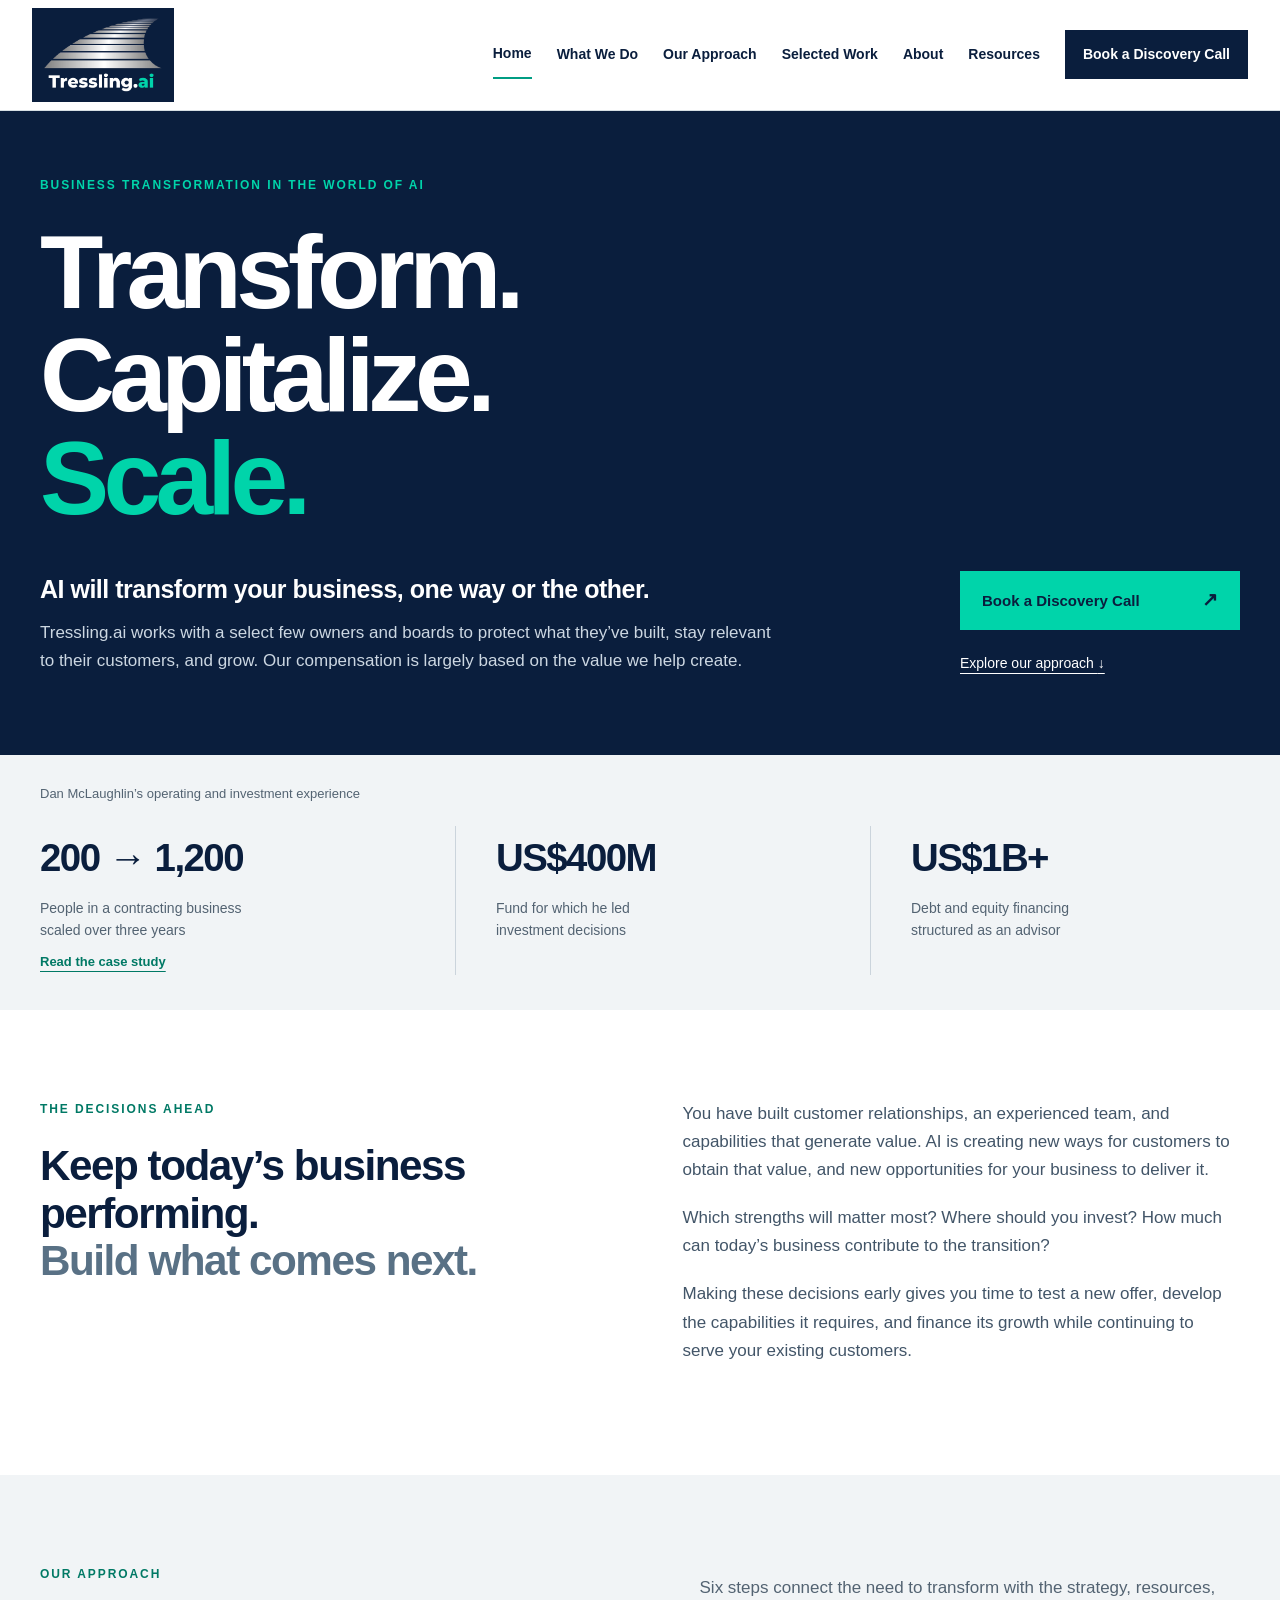
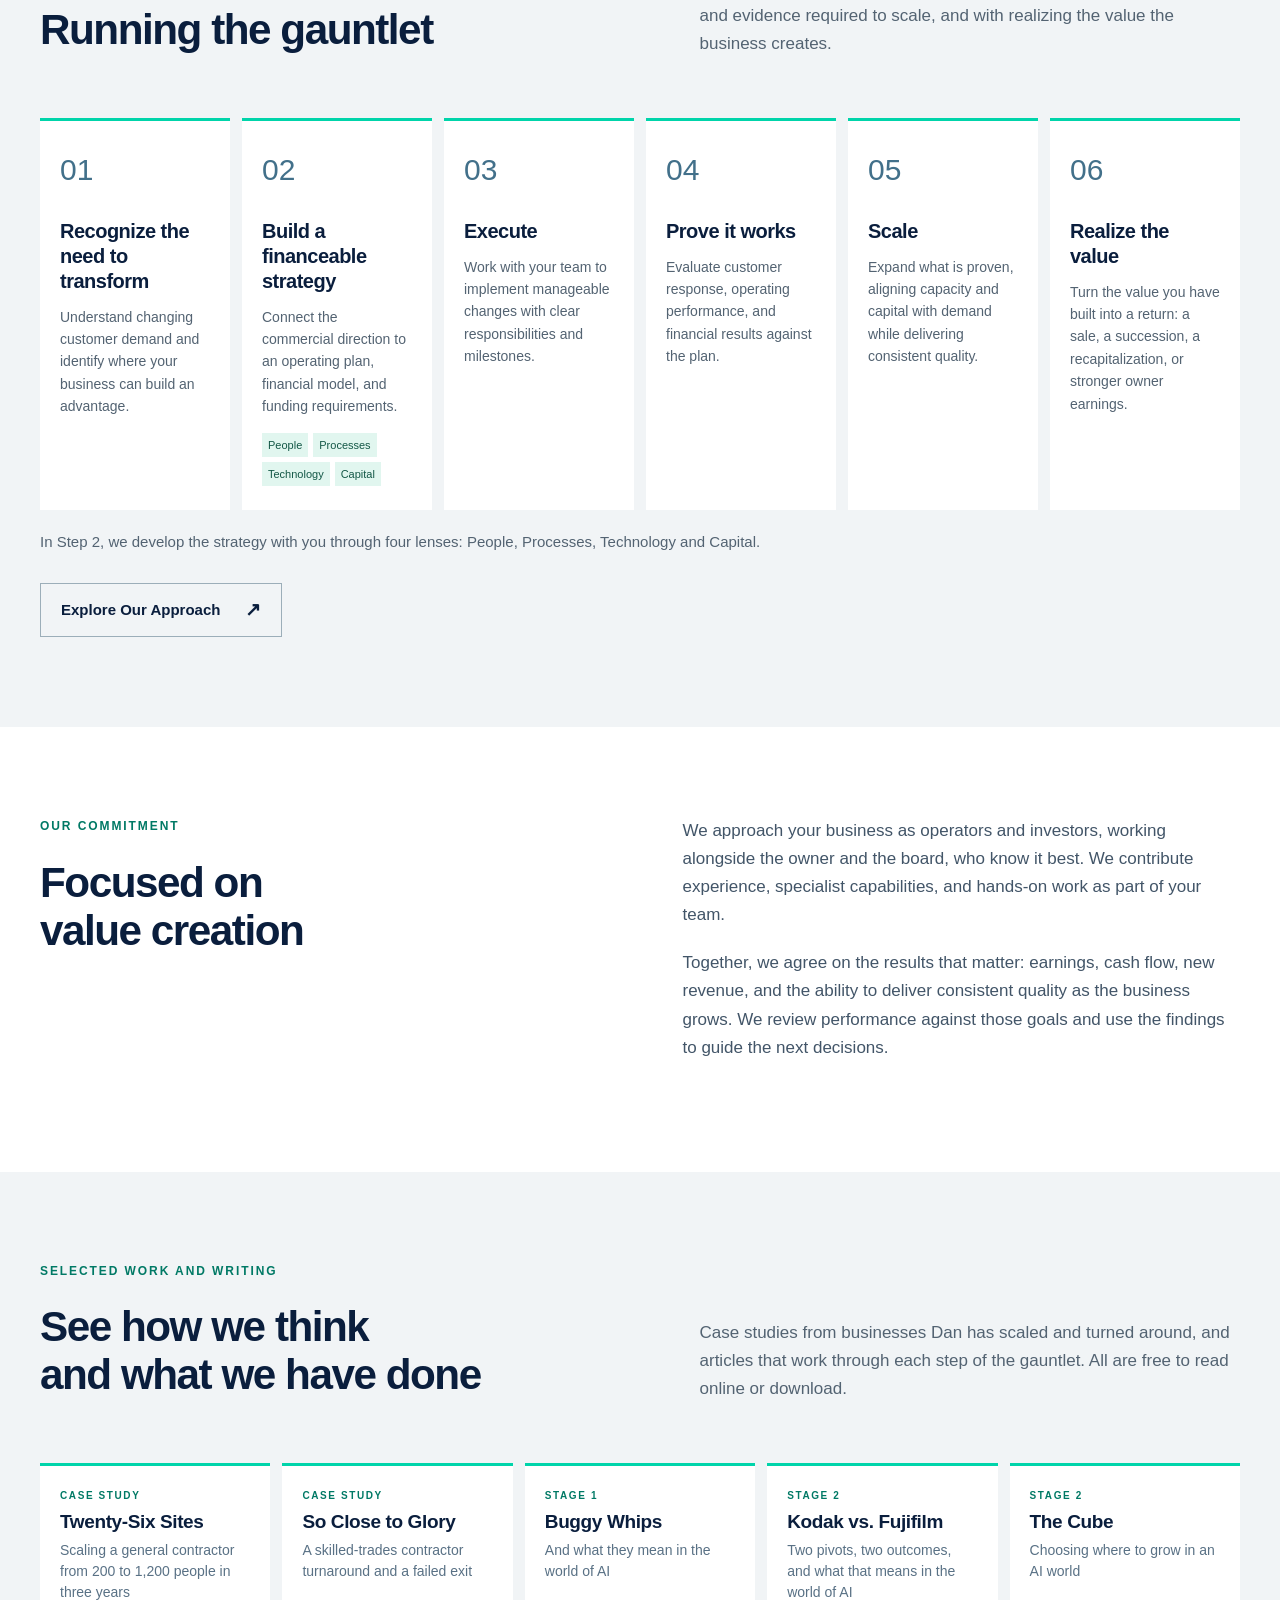
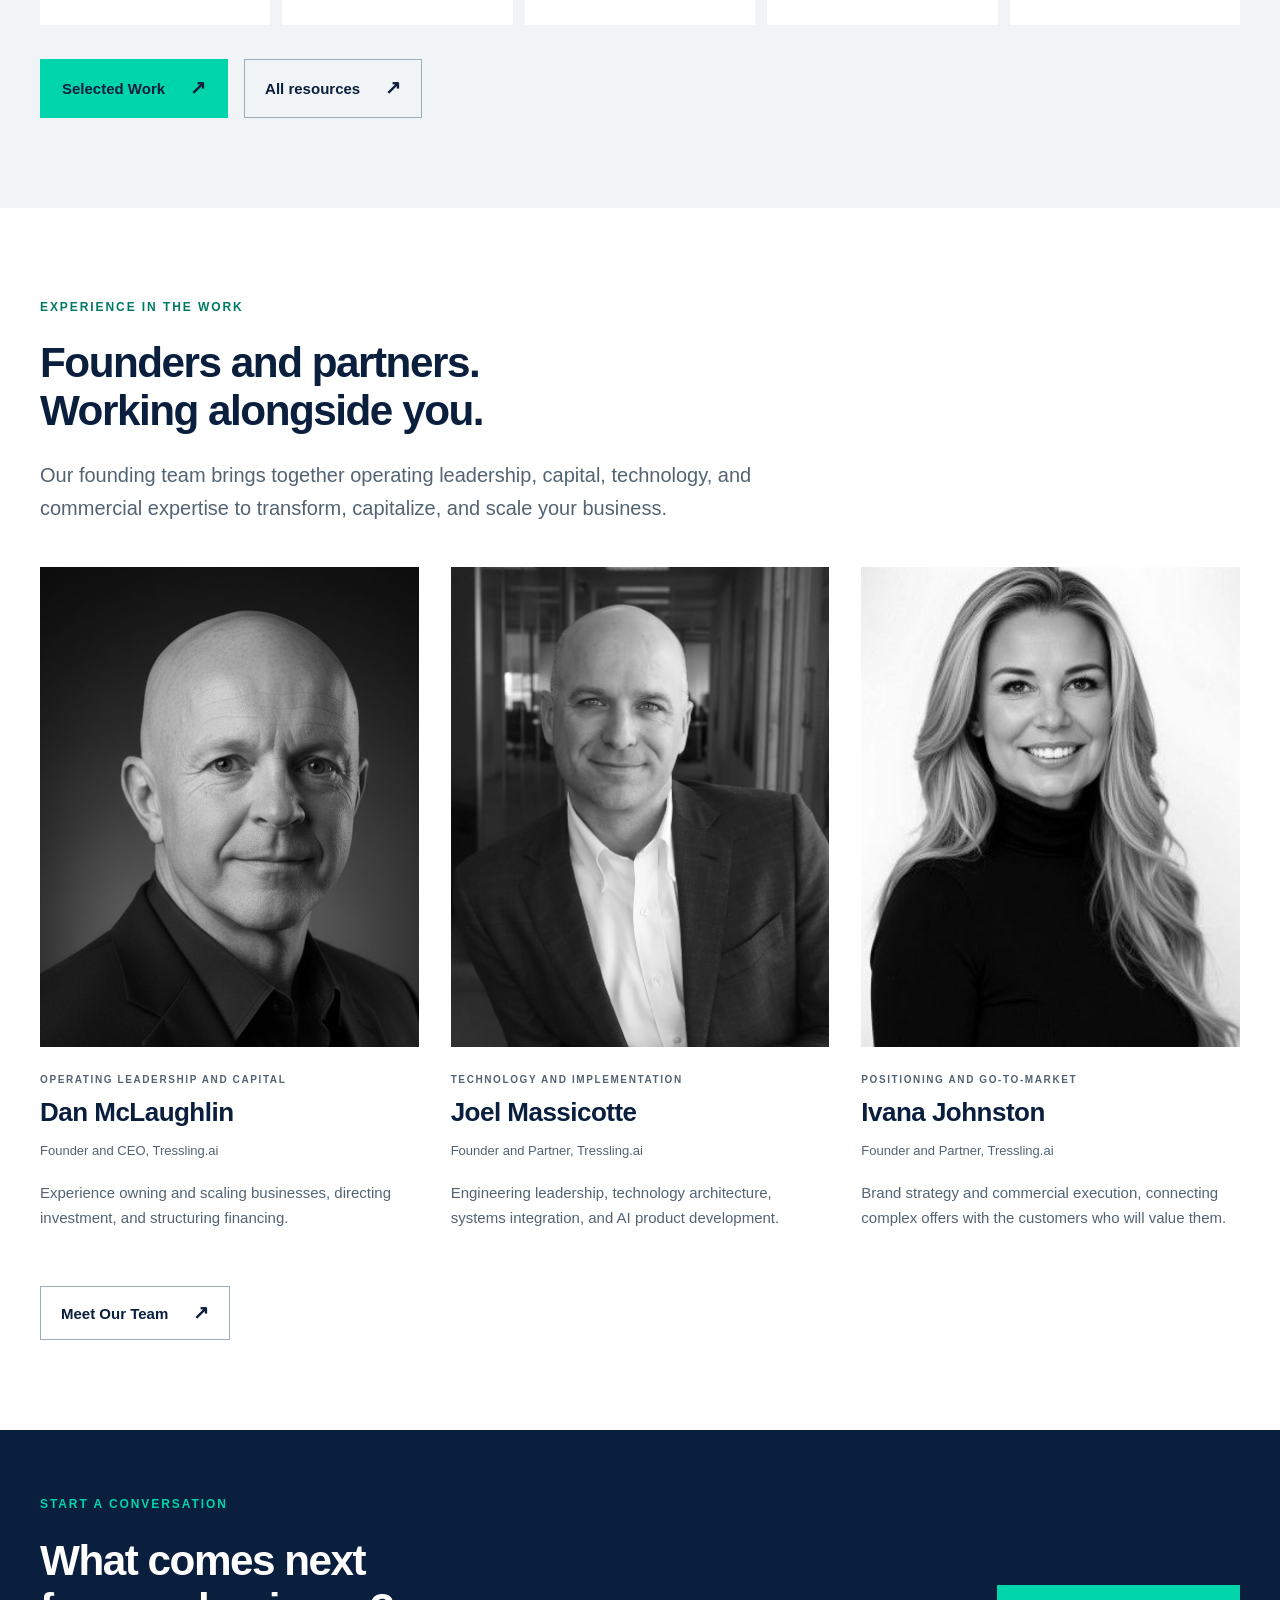
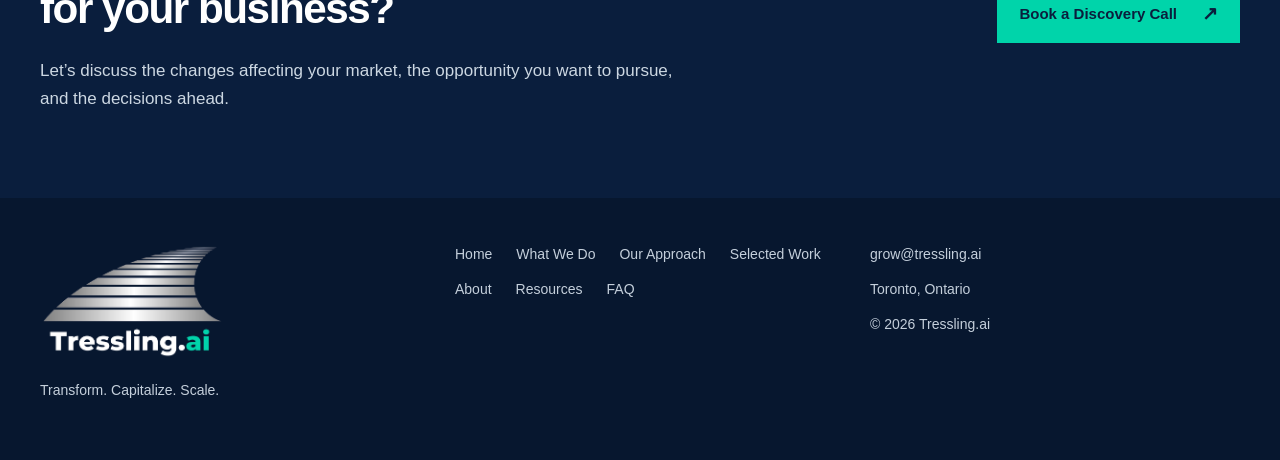
==== commit 9a5b9340: "Add FAQ page with FAQPage structured data; FAQ in footer and sitemap Co-Authored-By: Claude Opus 5.5" ====
--- a/site/index.html
+++ b/site/index.html
@@ -1 +1 @@
-<!doctype html><html lang="en"><head><meta charset="utf-8"><meta name="viewport" content="width=device-width, initial-scale=1"><meta name="description" content="Toronto-based Tressling.ai works with a select few owners and boards to protect what they’ve built, stay relevant to their customers, and grow through AI-driven change."><meta name="theme-color" content="#0a1e3d"><title>Tressling.ai | Transformation and Growth for Owners and Boards</title><link rel="canonical" href="https://tressling.ai/"><meta property="og:type" content="website"><meta property="og:site_name" content="Tressling.ai"><meta property="og:title" content="Tressling.ai | Transformation and Growth for Owners and Boards"><meta property="og:description" content="Toronto-based Tressling.ai works with a select few owners and boards to protect what they’ve built, stay relevant to their customers, and grow through AI-driven change."><meta property="og:url" content="https://tressling.ai/"><meta property="og:image" content="https://tressling.ai/assets/tressling-share.png"><meta property="og:image:width" content="1200"><meta property="og:image:height" content="630"><meta property="og:image:alt" content="Tressling.ai logo"><meta name="twitter:card" content="summary_large_image"><link rel="icon" href="assets/favicon.svg" type="image/svg+xml"><link rel="stylesheet" href="assets/site.css"><script defer src="assets/site.js"></script><script type="application/ld+json" id="site-graph">{"@context":"https://schema.org","@graph":[{"@type":"Organization","@id":"https://tressling.ai/#organization","name":"Tressling.ai","alternateName":"Tressling","url":"https://tressling.ai/","logo":"https://tressling.ai/assets/tressling-logo.png","email":"grow@tressling.ai","slogan":"Transform. Capitalize. Scale.","description":"Tressling.ai works with a select few business owners and boards to protect what they’ve built, stay relevant to their customers, and grow. Our compensation is largely based on the value we help create.","foundingDate":"2003","address":{"@type":"PostalAddress","addressLocality":"Toronto","addressRegion":"ON","addressCountry":"CA"},"areaServed":[{"@type":"AdministrativeArea","name":"Ontario"},{"@type":"Country","name":"Canada"}],"founder":[{"@id":"https://tressling.ai/about.html#dan"},{"@id":"https://tressling.ai/about.html#joel"},{"@id":"https://tressling.ai/about.html#ivana"}],"sameAs":["https://www.linkedin.com/company/2098420/","https://danmclaughlin7007.substack.com/"]},{"@type":"Person","@id":"https://tressling.ai/about.html#dan","name":"Dan McLaughlin","jobTitle":"Founder and CEO","worksFor":{"@id":"https://tressling.ai/#organization"},"url":"https://tressling.ai/about.html#dan","image":"https://tressling.ai/assets/dan.jpg","alumniOf":{"@type":"CollegeOrUniversity","name":"Schulich School of Business, York University"},"description":"Operator, investor and advisor. Scaled businesses in construction, real estate and manufacturing, including a contracting business that grew from 200 to 1,200 people in three years. Former Chief Investment Officer of SASCO Global Investments, where he led investment decisions for a US$400 million fund. Has structured more than US$1 billion in debt and equity financing. Held senior restructuring roles at PwC and in international finance and restructuring at Bombardier Aerospace.","knowsAbout":["Business transformation","Growth financing","Capital raising","Restructuring","Scaling operations","Construction","Manufacturing"],"sameAs":["https://www.linkedin.com/in/danieljmclaughlin"]},{"@type":"Person","@id":"https://tressling.ai/about.html#joel","name":"Joel Massicotte","jobTitle":"Founder and Partner","worksFor":{"@id":"https://tressling.ai/#organization"},"url":"https://tressling.ai/about.html#joel","image":"https://tressling.ai/assets/joel.webp","knowsAbout":["Technology strategy","System architecture","Systems integration","AI product development","Cloud migration"],"sameAs":["https://www.linkedin.com/in/joelmassicotte/","https://evolvethen.com/"]},{"@type":"Person","@id":"https://tressling.ai/about.html#ivana","name":"Ivana Johnston","jobTitle":"Founder and Partner","worksFor":{"@id":"https://tressling.ai/#organization"},"url":"https://tressling.ai/about.html#ivana","image":"https://tressling.ai/assets/ivana.jpg","knowsAbout":["Market positioning","Go-to-market strategy","B2B technology marketing","Thought leadership"],"sameAs":["https://www.linkedin.com/in/ivanacj/","https://ivanajohnston.com/","https://www.puzzlepartner.co/"]},{"@type":"WebSite","@id":"https://tressling.ai/#website","url":"https://tressling.ai/","name":"Tressling.ai","publisher":{"@id":"https://tressling.ai/#organization"},"inLanguage":"en"}]}</script></head><body><a class="skip" href="#main">Skip to content</a><header class="header"><div class="nav-wrap"><a href="index.html" class="brand" aria-label="Tressling.ai home"><img class="brand-logo" src="assets/tressling-logo.png" alt="Tressling.ai"></a><button class="menu-toggle" aria-controls="navigation" aria-expanded="false">Menu <span aria-hidden="true">☰</span></button><nav id="navigation" aria-label="Main navigation"><a href="index.html" aria-current="page">Home</a><a href="what-we-do.html">What We Do</a><a href="our-approach.html">Our Approach</a><a href="work.html">Selected Work</a><a href="about.html">About</a><a href="resources.html">Resources</a><a class="nav-cta" href="discovery-call.html">Book a Discovery Call</a></nav></div></header><main id="main"><section class="hero"><div class="wrap"><p class="eyebrow">Business transformation in the world of AI</p><h1>Transform.<br>Capitalize.<br><span>Scale.</span></h1><div class="hero-bottom"><div><h2>AI will transform your business, one way or the other.</h2><p>Tressling.ai works with a select few owners and boards to protect what they’ve built, stay relevant to their customers, and grow. Our compensation is largely based on the value we help create.</p></div><div class="hero-action"><a class="button" href="discovery-call.html">Book a Discovery Call<span aria-hidden="true">↗</span></a><a class="text-link" href="#approach">Explore our approach <span aria-hidden="true">↓</span></a></div></div></div></section><section class="proof"><div class="wrap"><p class="proof-label">Dan McLaughlin’s operating and investment experience</p><div class="stats"><div><strong>200 → 1,200</strong><p>People in a contracting business<br>scaled over three years</p><a class="stat-link" href="twenty-six-sites.html">Read the case study</a></div><div><strong>US$400M</strong><p>Fund for which he led<br>investment decisions</p></div><div><strong>US$1B+</strong><p>Debt and equity financing<br>structured as an advisor</p></div></div></div></section><section class="section"><div class="wrap split"><div><p class="eyebrow">The decisions ahead</p><h2>Keep today’s business performing.<br><span class="muted">Build what comes next.</span></h2></div><div class="prose"><p>You have built customer relationships, an experienced team, and capabilities that generate value. AI is creating new ways for customers to obtain that value, and new opportunities for your business to deliver it.</p><p>Which strengths will matter most? Where should you invest? How much can today’s business contribute to the transition?</p><p>Making these decisions early gives you time to test a new offer, develop the capabilities it requires, and finance its growth while continuing to serve your existing customers.</p></div></div></section><section class="section pale" id="approach"><div class="wrap"><div class="section-heading"><div><p class="eyebrow">Our approach</p><h2>Running the gauntlet</h2></div><p>Six steps connect the need to transform with the strategy, resources, and evidence required to scale, and with realizing the value the business creates.</p></div><ol class="gauntlet"><li><span class="step-number">01</span><h3><a href="our-approach.html#step-1">Recognize the need to transform</a></h3><p>Understand changing customer demand and identify where your business can build an advantage.</p></li><li><span class="step-number">02</span><h3><a href="our-approach.html#step-2">Build a financeable strategy</a></h3><p>Connect the commercial direction to an operating plan, financial model, and funding requirements.</p><div class="lens-tags"><span>People</span><span>Processes</span><span>Technology</span><span>Capital</span></div></li><li><span class="step-number">03</span><h3><a href="our-approach.html#step-3">Execute</a></h3><p>Work with your team to implement manageable changes with clear responsibilities and milestones.</p></li><li><span class="step-number">04</span><h3><a href="our-approach.html#step-4">Prove it works</a></h3><p>Evaluate customer response, operating performance, and financial results against the plan.</p></li><li><span class="step-number">05</span><h3><a href="our-approach.html#step-5">Scale</a></h3><p>Expand what is proven, aligning capacity and capital with demand while delivering consistent quality.</p></li><li><span class="step-number">06</span><h3><a href="our-approach.html#step-6">Realize the value</a></h3><p>Turn the value you have built into a return: a sale, a succession, a recapitalization, or stronger owner earnings.</p></li></ol><p class="gauntlet-note">In Step 2, we develop the strategy with you through four lenses: People, Processes, Technology and Capital.</p><a class="button secondary" href="our-approach.html">Explore Our Approach<span aria-hidden="true">↗</span></a></div></section><section class="section"><div class="wrap split"><div><p class="eyebrow">Our commitment</p><h2>Focused on<br>value creation</h2></div><div class="prose"><p>We approach your business as operators and investors, working alongside the owner and the board, who know it best. We contribute experience, specialist capabilities, and hands-on work as part of your team.</p><p>Together, we agree on the results that matter: earnings, cash flow, new revenue, and the ability to deliver consistent quality as the business grows. We review performance against those goals and use the findings to guide the next decisions.</p></div></div></section><section class="section pale" id="work"><div class="wrap"><div class="section-heading"><div><p class="eyebrow">Selected work and writing</p><h2>See how we think<br>and what we have done</h2></div><p>Case studies from businesses Dan has scaled and turned around, and articles that work through each step of the gauntlet. All are free to read online or download.</p></div><ul class="mini-list"><li><a href="twenty-six-sites.html"><span class="eyebrow">Case study</span><strong>Twenty-Six Sites</strong><span class="muted">Scaling a general contractor from 200 to 1,200 people in three years</span></a></li><li><a href="so-close-to-glory.html"><span class="eyebrow">Case study</span><strong>So Close to Glory</strong><span class="muted">A skilled-trades contractor turnaround and a failed exit</span></a></li><li><a href="buggy-whips.html"><span class="eyebrow">Stage 1</span><strong>Buggy Whips</strong><span class="muted">And what they mean in the world of AI</span></a></li><li><a href="kodak-vs-fujifilm.html"><span class="eyebrow">Stage 2</span><strong>Kodak vs. Fujifilm</strong><span class="muted">Two pivots, two outcomes, and what that means in the world of AI</span></a></li><li><a href="the-cube.html"><span class="eyebrow">Stage 2</span><strong>The Cube</strong><span class="muted">Choosing where to grow in an AI world</span></a></li></ul><div class="mini-actions"><a class="button" href="work.html">Selected Work<span aria-hidden="true">↗</span></a><a class="button secondary" href="resources.html">All resources<span aria-hidden="true">↗</span></a></div></div></section><section class="section"><div class="wrap"><p class="eyebrow">Experience in the work</p><h2>Founders and partners.<br>Working alongside you.</h2><p class="intro">Our founding team brings together operating leadership, capital, technology, and commercial expertise to transform, capitalize, and scale your business.</p><div class="people"><article><a class="portrait-link" href="about.html#dan"><img src="assets/dan.jpg" alt="Dan McLaughlin" loading="lazy" width="480" height="480"></a><p class="eyebrow">Operating leadership and capital</p><h3>Dan McLaughlin</h3><p class="firm">Founder and CEO, Tressling.ai</p><p>Experience owning and scaling businesses, directing investment, and structuring financing.</p></article><article><a class="portrait-link" href="about.html#joel"><img src="assets/joel.webp" alt="Joel Massicotte" loading="lazy" width="480" height="480"></a><p class="eyebrow">Technology and implementation</p><h3>Joel Massicotte</h3><p class="firm">Founder and Partner, Tressling.ai</p><p>Engineering leadership, technology architecture, systems integration, and AI product development.</p></article><article><a class="portrait-link" href="about.html#ivana"><img src="assets/ivana.jpg" alt="Ivana Johnston" loading="lazy" width="480" height="480"></a><p class="eyebrow">Positioning and go-to-market</p><h3>Ivana Johnston</h3><p class="firm">Founder and Partner, Tressling.ai</p><p>Brand strategy and commercial execution, connecting complex offers with the customers who will value them.</p></article></div><a class="button secondary" href="about.html">Meet Our Team<span aria-hidden="true">↗</span></a></div></section><section class="cta"><div class="wrap cta-inner"><div><p class="eyebrow">Start a conversation</p><h2>What comes next<br>for your business?</h2><p>Let’s discuss the changes affecting your market, the opportunity you want to pursue, and the decisions ahead.</p></div><a class="button" href="discovery-call.html">Book a Discovery Call<span aria-hidden="true">↗</span></a></div></section></main><footer><div class="wrap footer-grid"><div><a class="brand" href="index.html"><img class="brand-logo" src="assets/tressling-logo.png" alt="Tressling.ai"></a><p>Transform. Capitalize. Scale.</p></div><nav aria-label="Footer navigation"><a href="index.html">Home</a><a href="what-we-do.html">What We Do</a><a href="our-approach.html">Our Approach</a><a href="work.html">Selected Work</a><a href="about.html">About</a><a href="resources.html">Resources</a></nav><div><a href="mailto:grow@tressling.ai">grow@tressling.ai</a><p>Toronto, Ontario</p><p>© 2026 Tressling.ai</p></div></div></footer></body></html>+<!doctype html><html lang="en"><head><meta charset="utf-8"><meta name="viewport" content="width=device-width, initial-scale=1"><meta name="description" content="Toronto-based Tressling.ai works with a select few owners and boards to protect what they’ve built, stay relevant to their customers, and grow through AI-driven change."><meta name="theme-color" content="#0a1e3d"><title>Tressling.ai | Transformation and Growth for Owners and Boards</title><link rel="canonical" href="https://tressling.ai/"><meta property="og:type" content="website"><meta property="og:site_name" content="Tressling.ai"><meta property="og:title" content="Tressling.ai | Transformation and Growth for Owners and Boards"><meta property="og:description" content="Toronto-based Tressling.ai works with a select few owners and boards to protect what they’ve built, stay relevant to their customers, and grow through AI-driven change."><meta property="og:url" content="https://tressling.ai/"><meta property="og:image" content="https://tressling.ai/assets/tressling-share.png"><meta property="og:image:width" content="1200"><meta property="og:image:height" content="630"><meta property="og:image:alt" content="Tressling.ai logo"><meta name="twitter:card" content="summary_large_image"><link rel="icon" href="assets/favicon.svg" type="image/svg+xml"><link rel="stylesheet" href="assets/site.css"><script defer src="assets/site.js"></script><script type="application/ld+json" id="site-graph">{"@context":"https://schema.org","@graph":[{"@type":"Organization","@id":"https://tressling.ai/#organization","name":"Tressling.ai","alternateName":"Tressling","url":"https://tressling.ai/","logo":"https://tressling.ai/assets/tressling-logo.png","email":"grow@tressling.ai","slogan":"Transform. Capitalize. Scale.","description":"Tressling.ai works with a select few business owners and boards to protect what they’ve built, stay relevant to their customers, and grow. Our compensation is largely based on the value we help create.","foundingDate":"2003","address":{"@type":"PostalAddress","addressLocality":"Toronto","addressRegion":"ON","addressCountry":"CA"},"areaServed":[{"@type":"AdministrativeArea","name":"Ontario"},{"@type":"Country","name":"Canada"}],"founder":[{"@id":"https://tressling.ai/about.html#dan"},{"@id":"https://tressling.ai/about.html#joel"},{"@id":"https://tressling.ai/about.html#ivana"}],"sameAs":["https://www.linkedin.com/company/2098420/","https://danmclaughlin7007.substack.com/"]},{"@type":"Person","@id":"https://tressling.ai/about.html#dan","name":"Dan McLaughlin","jobTitle":"Founder and CEO","worksFor":{"@id":"https://tressling.ai/#organization"},"url":"https://tressling.ai/about.html#dan","image":"https://tressling.ai/assets/dan.jpg","alumniOf":{"@type":"CollegeOrUniversity","name":"Schulich School of Business, York University"},"description":"Operator, investor and advisor. Scaled businesses in construction, real estate and manufacturing, including a contracting business that grew from 200 to 1,200 people in three years. Former Chief Investment Officer of SASCO Global Investments, where he led investment decisions for a US$400 million fund. Has structured more than US$1 billion in debt and equity financing. Held senior restructuring roles at PwC and in international finance and restructuring at Bombardier Aerospace.","knowsAbout":["Business transformation","Growth financing","Capital raising","Restructuring","Scaling operations","Construction","Manufacturing"],"sameAs":["https://www.linkedin.com/in/danieljmclaughlin"]},{"@type":"Person","@id":"https://tressling.ai/about.html#joel","name":"Joel Massicotte","jobTitle":"Founder and Partner","worksFor":{"@id":"https://tressling.ai/#organization"},"url":"https://tressling.ai/about.html#joel","image":"https://tressling.ai/assets/joel.webp","knowsAbout":["Technology strategy","System architecture","Systems integration","AI product development","Cloud migration"],"sameAs":["https://www.linkedin.com/in/joelmassicotte/","https://evolvethen.com/"]},{"@type":"Person","@id":"https://tressling.ai/about.html#ivana","name":"Ivana Johnston","jobTitle":"Founder and Partner","worksFor":{"@id":"https://tressling.ai/#organization"},"url":"https://tressling.ai/about.html#ivana","image":"https://tressling.ai/assets/ivana.jpg","knowsAbout":["Market positioning","Go-to-market strategy","B2B technology marketing","Thought leadership"],"sameAs":["https://www.linkedin.com/in/ivanacj/","https://ivanajohnston.com/","https://www.puzzlepartner.co/"]},{"@type":"WebSite","@id":"https://tressling.ai/#website","url":"https://tressling.ai/","name":"Tressling.ai","publisher":{"@id":"https://tressling.ai/#organization"},"inLanguage":"en"}]}</script></head><body><a class="skip" href="#main">Skip to content</a><header class="header"><div class="nav-wrap"><a href="index.html" class="brand" aria-label="Tressling.ai home"><img class="brand-logo" src="assets/tressling-logo.png" alt="Tressling.ai"></a><button class="menu-toggle" aria-controls="navigation" aria-expanded="false">Menu <span aria-hidden="true">☰</span></button><nav id="navigation" aria-label="Main navigation"><a href="index.html" aria-current="page">Home</a><a href="what-we-do.html">What We Do</a><a href="our-approach.html">Our Approach</a><a href="work.html">Selected Work</a><a href="about.html">About</a><a href="resources.html">Resources</a><a class="nav-cta" href="discovery-call.html">Book a Discovery Call</a></nav></div></header><main id="main"><section class="hero"><div class="wrap"><p class="eyebrow">Business transformation in the world of AI</p><h1>Transform.<br>Capitalize.<br><span>Scale.</span></h1><div class="hero-bottom"><div><h2>AI will transform your business, one way or the other.</h2><p>Tressling.ai works with a select few owners and boards to protect what they’ve built, stay relevant to their customers, and grow. Our compensation is largely based on the value we help create.</p></div><div class="hero-action"><a class="button" href="discovery-call.html">Book a Discovery Call<span aria-hidden="true">↗</span></a><a class="text-link" href="#approach">Explore our approach <span aria-hidden="true">↓</span></a></div></div></div></section><section class="proof"><div class="wrap"><p class="proof-label">Dan McLaughlin’s operating and investment experience</p><div class="stats"><div><strong>200 → 1,200</strong><p>People in a contracting business<br>scaled over three years</p><a class="stat-link" href="twenty-six-sites.html">Read the case study</a></div><div><strong>US$400M</strong><p>Fund for which he led<br>investment decisions</p></div><div><strong>US$1B+</strong><p>Debt and equity financing<br>structured as an advisor</p></div></div></div></section><section class="section"><div class="wrap split"><div><p class="eyebrow">The decisions ahead</p><h2>Keep today’s business performing.<br><span class="muted">Build what comes next.</span></h2></div><div class="prose"><p>You have built customer relationships, an experienced team, and capabilities that generate value. AI is creating new ways for customers to obtain that value, and new opportunities for your business to deliver it.</p><p>Which strengths will matter most? Where should you invest? How much can today’s business contribute to the transition?</p><p>Making these decisions early gives you time to test a new offer, develop the capabilities it requires, and finance its growth while continuing to serve your existing customers.</p></div></div></section><section class="section pale" id="approach"><div class="wrap"><div class="section-heading"><div><p class="eyebrow">Our approach</p><h2>Running the gauntlet</h2></div><p>Six steps connect the need to transform with the strategy, resources, and evidence required to scale, and with realizing the value the business creates.</p></div><ol class="gauntlet"><li><span class="step-number">01</span><h3><a href="our-approach.html#step-1">Recognize the need to transform</a></h3><p>Understand changing customer demand and identify where your business can build an advantage.</p></li><li><span class="step-number">02</span><h3><a href="our-approach.html#step-2">Build a financeable strategy</a></h3><p>Connect the commercial direction to an operating plan, financial model, and funding requirements.</p><div class="lens-tags"><span>People</span><span>Processes</span><span>Technology</span><span>Capital</span></div></li><li><span class="step-number">03</span><h3><a href="our-approach.html#step-3">Execute</a></h3><p>Work with your team to implement manageable changes with clear responsibilities and milestones.</p></li><li><span class="step-number">04</span><h3><a href="our-approach.html#step-4">Prove it works</a></h3><p>Evaluate customer response, operating performance, and financial results against the plan.</p></li><li><span class="step-number">05</span><h3><a href="our-approach.html#step-5">Scale</a></h3><p>Expand what is proven, aligning capacity and capital with demand while delivering consistent quality.</p></li><li><span class="step-number">06</span><h3><a href="our-approach.html#step-6">Realize the value</a></h3><p>Turn the value you have built into a return: a sale, a succession, a recapitalization, or stronger owner earnings.</p></li></ol><p class="gauntlet-note">In Step 2, we develop the strategy with you through four lenses: People, Processes, Technology and Capital.</p><a class="button secondary" href="our-approach.html">Explore Our Approach<span aria-hidden="true">↗</span></a></div></section><section class="section"><div class="wrap split"><div><p class="eyebrow">Our commitment</p><h2>Focused on<br>value creation</h2></div><div class="prose"><p>We approach your business as operators and investors, working alongside the owner and the board, who know it best. We contribute experience, specialist capabilities, and hands-on work as part of your team.</p><p>Together, we agree on the results that matter: earnings, cash flow, new revenue, and the ability to deliver consistent quality as the business grows. We review performance against those goals and use the findings to guide the next decisions.</p></div></div></section><section class="section pale" id="work"><div class="wrap"><div class="section-heading"><div><p class="eyebrow">Selected work and writing</p><h2>See how we think<br>and what we have done</h2></div><p>Case studies from businesses Dan has scaled and turned around, and articles that work through each step of the gauntlet. All are free to read online or download.</p></div><ul class="mini-list"><li><a href="twenty-six-sites.html"><span class="eyebrow">Case study</span><strong>Twenty-Six Sites</strong><span class="muted">Scaling a general contractor from 200 to 1,200 people in three years</span></a></li><li><a href="so-close-to-glory.html"><span class="eyebrow">Case study</span><strong>So Close to Glory</strong><span class="muted">A skilled-trades contractor turnaround and a failed exit</span></a></li><li><a href="buggy-whips.html"><span class="eyebrow">Stage 1</span><strong>Buggy Whips</strong><span class="muted">And what they mean in the world of AI</span></a></li><li><a href="kodak-vs-fujifilm.html"><span class="eyebrow">Stage 2</span><strong>Kodak vs. Fujifilm</strong><span class="muted">Two pivots, two outcomes, and what that means in the world of AI</span></a></li><li><a href="the-cube.html"><span class="eyebrow">Stage 2</span><strong>The Cube</strong><span class="muted">Choosing where to grow in an AI world</span></a></li></ul><div class="mini-actions"><a class="button" href="work.html">Selected Work<span aria-hidden="true">↗</span></a><a class="button secondary" href="resources.html">All resources<span aria-hidden="true">↗</span></a></div></div></section><section class="section"><div class="wrap"><p class="eyebrow">Experience in the work</p><h2>Founders and partners.<br>Working alongside you.</h2><p class="intro">Our founding team brings together operating leadership, capital, technology, and commercial expertise to transform, capitalize, and scale your business.</p><div class="people"><article><a class="portrait-link" href="about.html#dan"><img src="assets/dan.jpg" alt="Dan McLaughlin" loading="lazy" width="480" height="480"></a><p class="eyebrow">Operating leadership and capital</p><h3>Dan McLaughlin</h3><p class="firm">Founder and CEO, Tressling.ai</p><p>Experience owning and scaling businesses, directing investment, and structuring financing.</p></article><article><a class="portrait-link" href="about.html#joel"><img src="assets/joel.webp" alt="Joel Massicotte" loading="lazy" width="480" height="480"></a><p class="eyebrow">Technology and implementation</p><h3>Joel Massicotte</h3><p class="firm">Founder and Partner, Tressling.ai</p><p>Engineering leadership, technology architecture, systems integration, and AI product development.</p></article><article><a class="portrait-link" href="about.html#ivana"><img src="assets/ivana.jpg" alt="Ivana Johnston" loading="lazy" width="480" height="480"></a><p class="eyebrow">Positioning and go-to-market</p><h3>Ivana Johnston</h3><p class="firm">Founder and Partner, Tressling.ai</p><p>Brand strategy and commercial execution, connecting complex offers with the customers who will value them.</p></article></div><a class="button secondary" href="about.html">Meet Our Team<span aria-hidden="true">↗</span></a></div></section><section class="cta"><div class="wrap cta-inner"><div><p class="eyebrow">Start a conversation</p><h2>What comes next<br>for your business?</h2><p>Let’s discuss the changes affecting your market, the opportunity you want to pursue, and the decisions ahead.</p></div><a class="button" href="discovery-call.html">Book a Discovery Call<span aria-hidden="true">↗</span></a></div></section></main><footer><div class="wrap footer-grid"><div><a class="brand" href="index.html"><img class="brand-logo" src="assets/tressling-logo.png" alt="Tressling.ai"></a><p>Transform. Capitalize. Scale.</p></div><nav aria-label="Footer navigation"><a href="index.html">Home</a><a href="what-we-do.html">What We Do</a><a href="our-approach.html">Our Approach</a><a href="work.html">Selected Work</a><a href="about.html">About</a><a href="resources.html">Resources</a><a href="faq.html">FAQ</a></nav><div><a href="mailto:grow@tressling.ai">grow@tressling.ai</a><p>Toronto, Ontario</p><p>© 2026 Tressling.ai</p></div></div></footer></body></html>
--- a/site/assets/site.css
+++ b/site/assets/site.css
@@ -32,3 +32,4 @@
 .gauntlet-strip{margin:44px 0}.gauntlet-strip ol{list-style:none;padding:0;margin:8px 0 0;display:grid;grid-template-columns:repeat(6,1fr);gap:8px}.gauntlet-strip li{margin:0;padding:0}.gauntlet-strip a{display:flex;flex-direction:column;gap:6px;height:100%;padding:14px 12px 16px;background:var(--pale);border-top:3px solid var(--border);text-decoration:none;color:var(--navy);font-size:13.5px;line-height:1.35;font-weight:600}.gauntlet-strip a:hover{border-top-color:var(--teal)}.gauntlet-strip .n{font-family:Montserrat,Arial,Helvetica,sans-serif;font-size:22px;font-weight:700;color:#42708a}.gauntlet-strip li.current a{background:var(--navy);color:#fff;border-top-color:var(--teal)}.gauntlet-strip li.current .n{color:var(--teal)}.gauntlet-strip .here{font-size:10.5px;letter-spacing:.12em;text-transform:uppercase;font-weight:700;color:var(--teal);margin-top:auto}@media(max-width:800px){.gauntlet-strip ol{grid-template-columns:repeat(2,1fr)}}
 
 .gauntlet-note{font-size:15px;color:var(--muted);margin:-14px 0 28px}
+.faq-item{padding:26px 0;border-bottom:1px solid var(--border)}.faq-item:first-child{padding-top:0}.faq-item h3{font-size:21px;margin-bottom:10px}.faq-item p{margin:0}
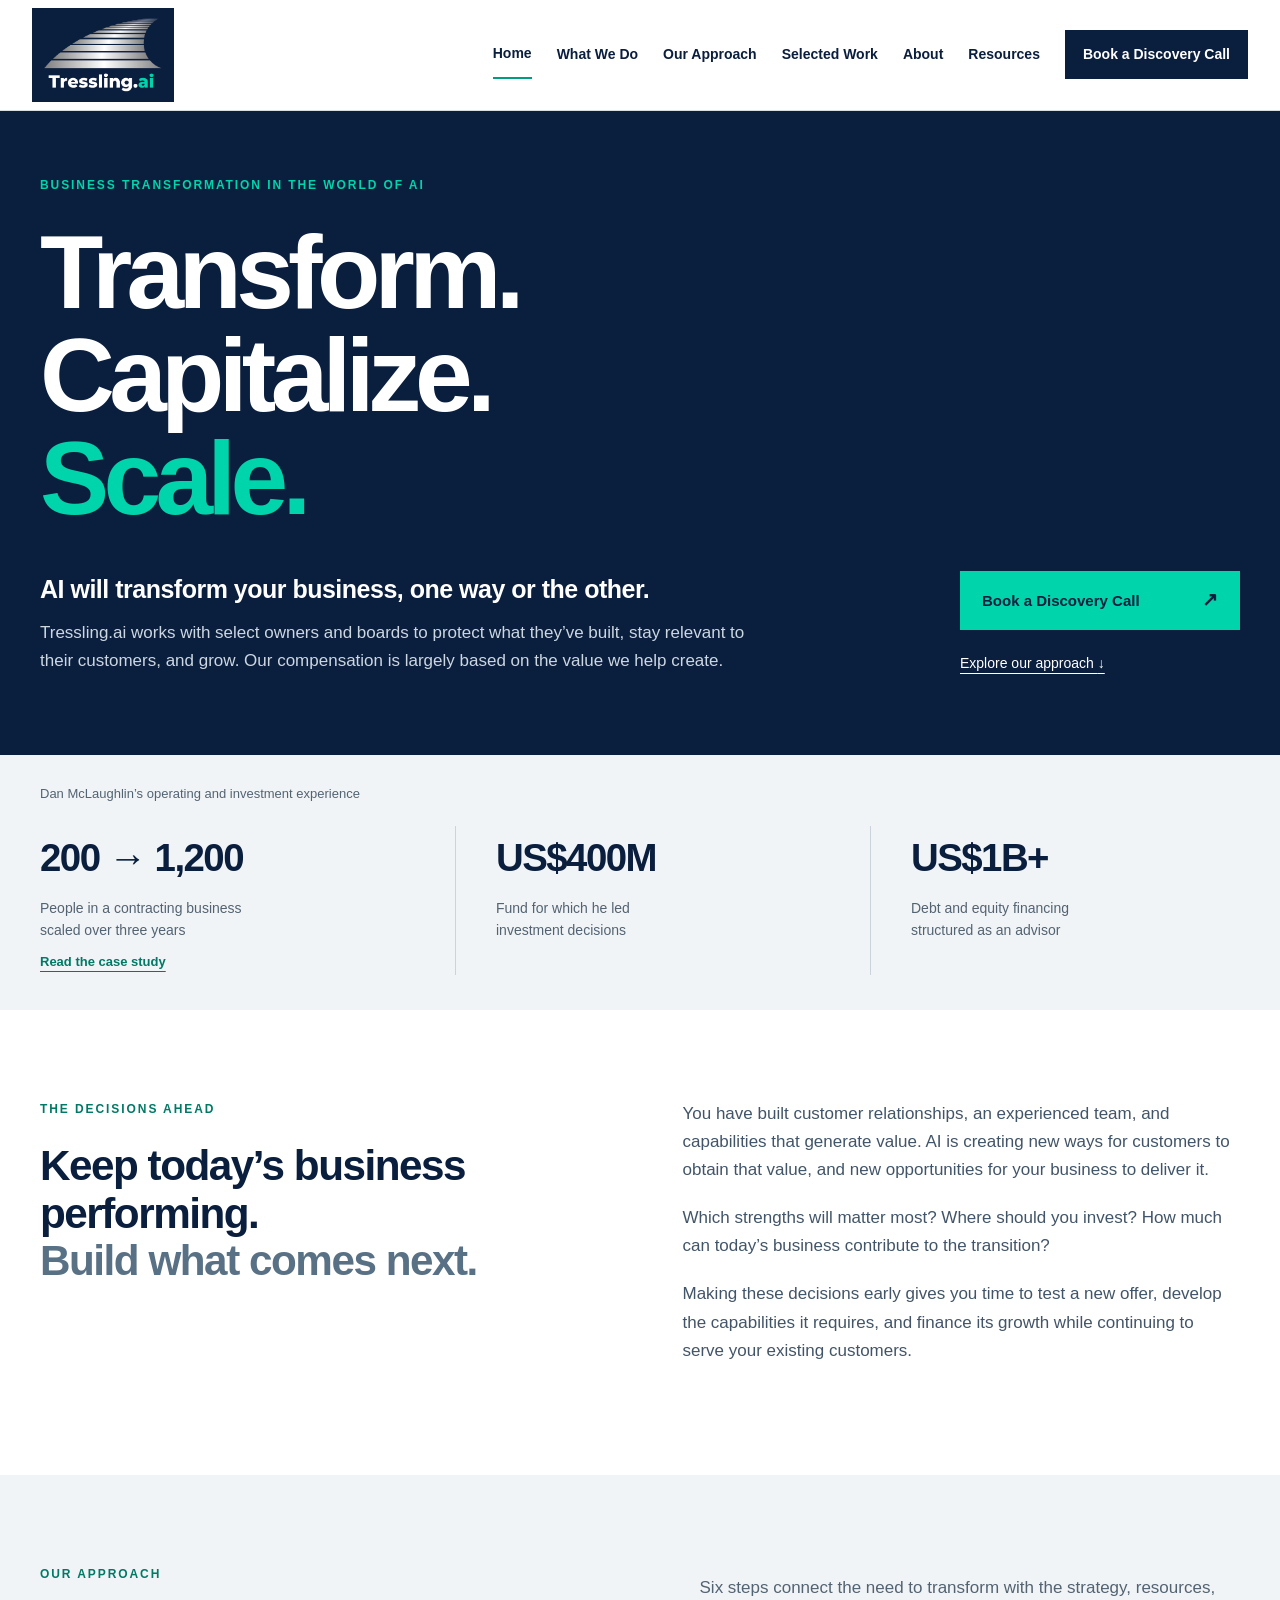
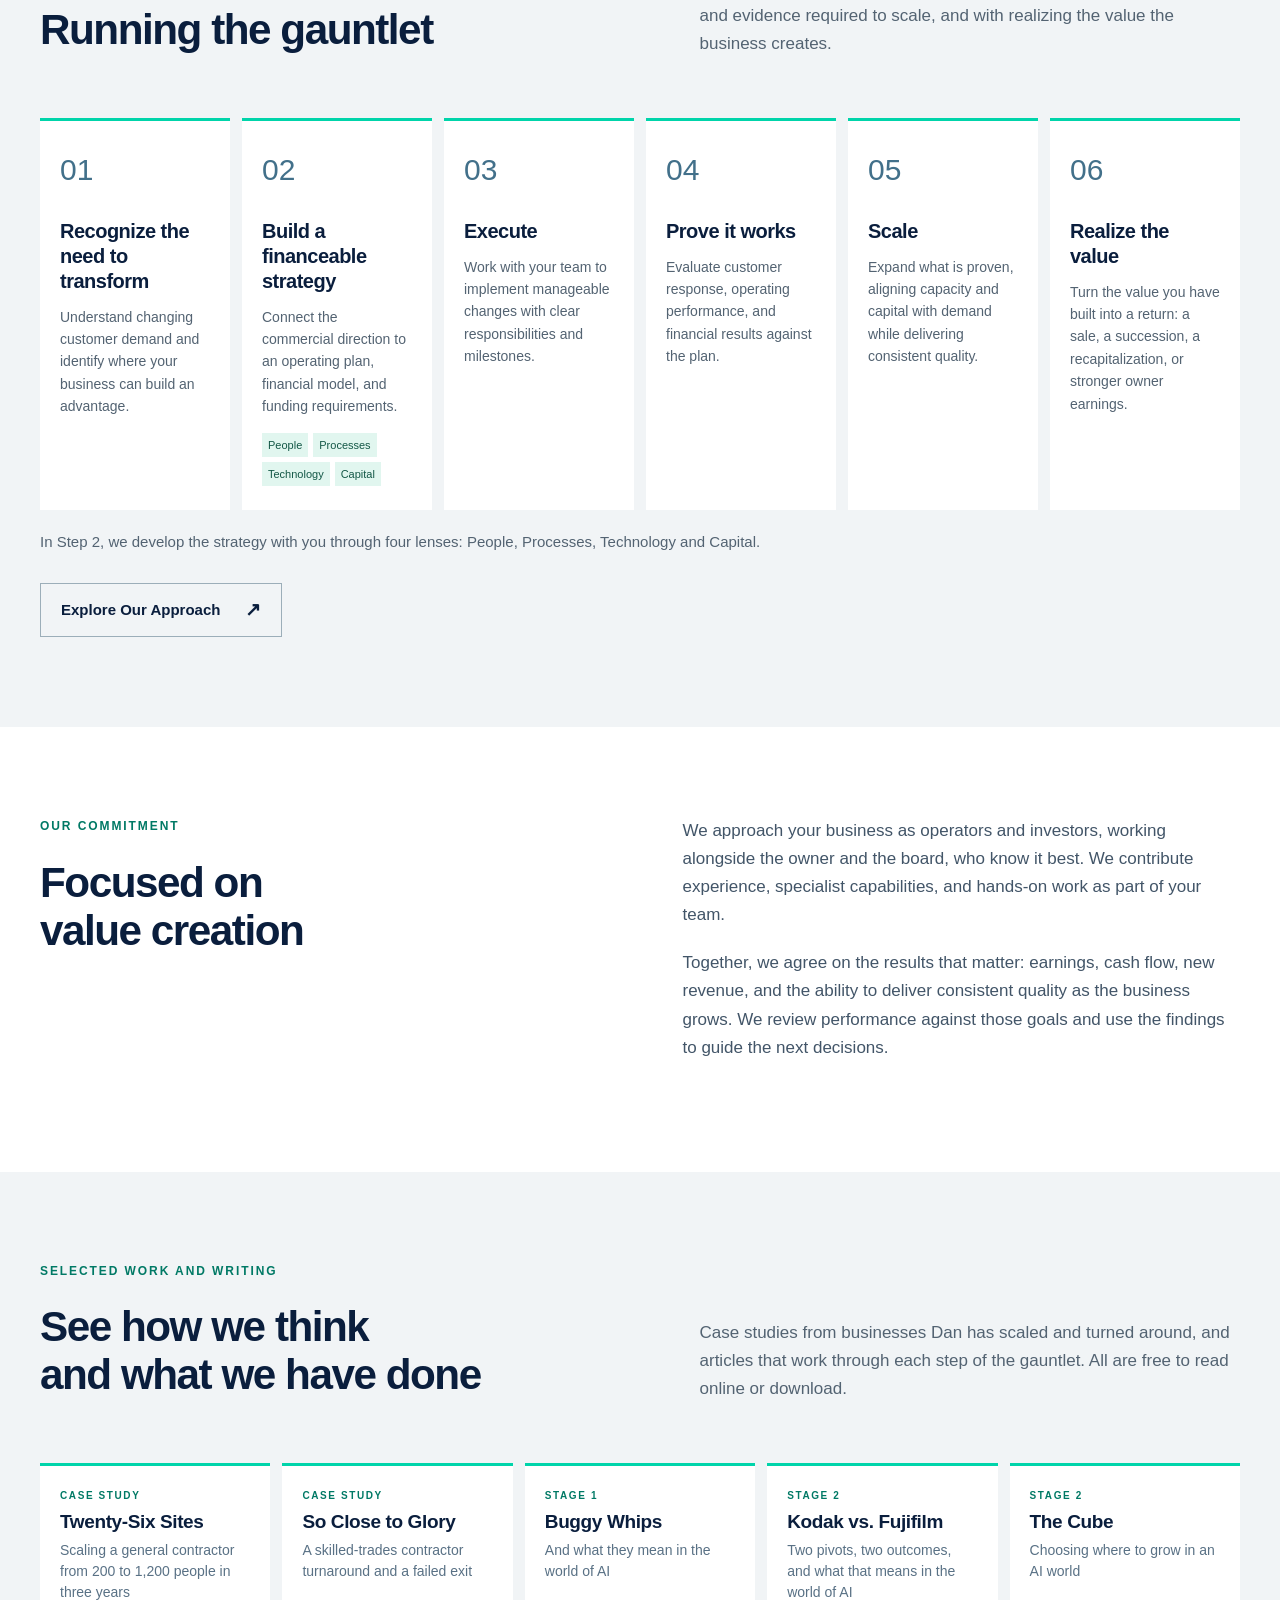
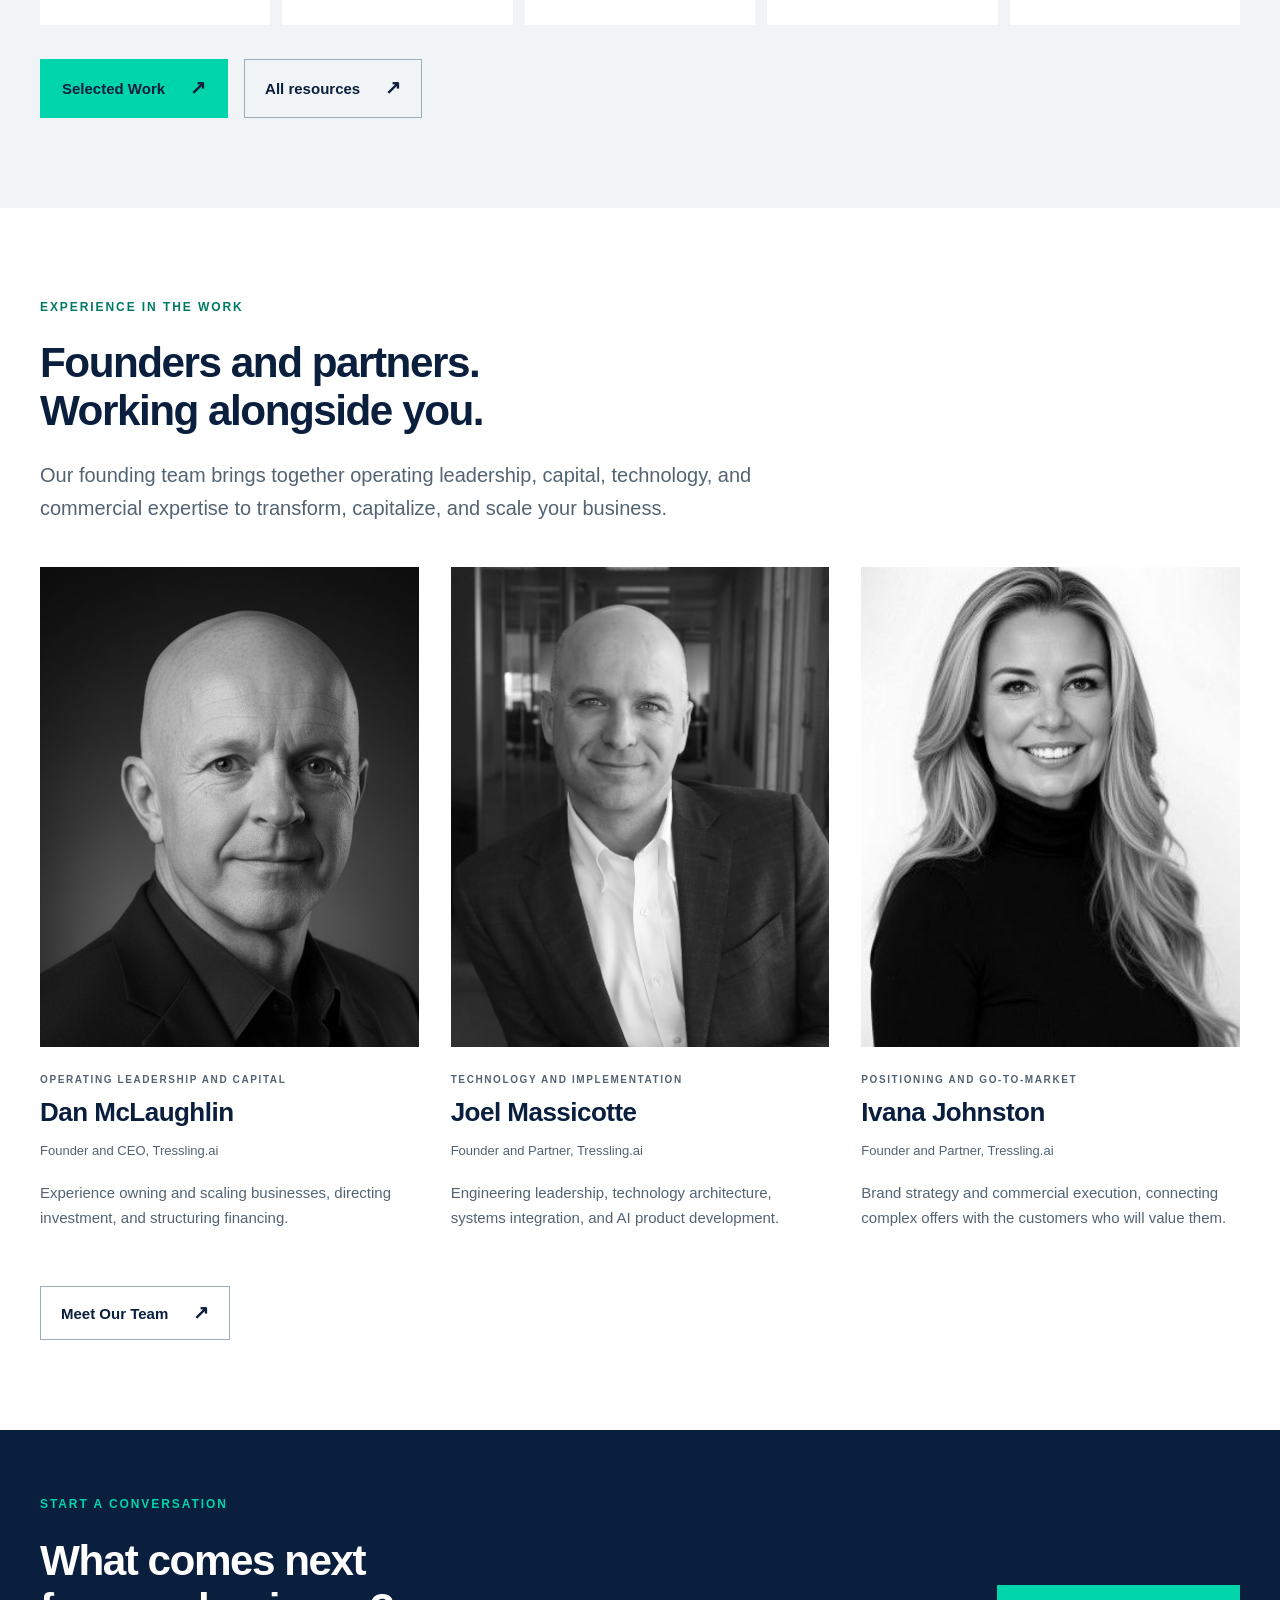
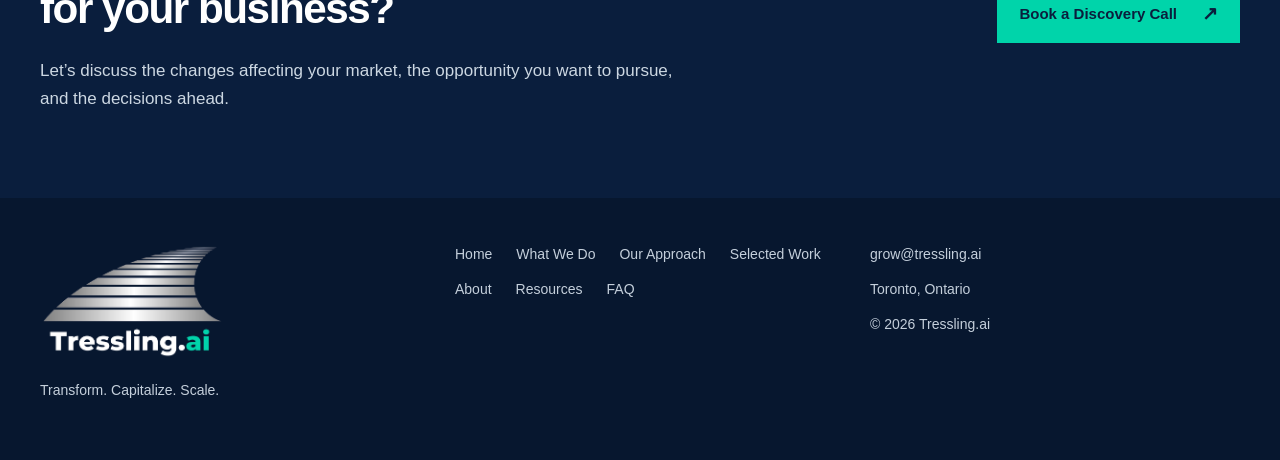
==== commit 511b3060: ""select" replaces "a select few" across the site and structured data Co-Authored-By: Claude Opus 5.5" ====
--- a/site/index.html
+++ b/site/index.html
@@ -1 +1 @@
-<!doctype html><html lang="en"><head><meta charset="utf-8"><meta name="viewport" content="width=device-width, initial-scale=1"><meta name="description" content="Toronto-based Tressling.ai works with a select few owners and boards to protect what they’ve built, stay relevant to their customers, and grow through AI-driven change."><meta name="theme-color" content="#0a1e3d"><title>Tressling.ai | Transformation and Growth for Owners and Boards</title><link rel="canonical" href="https://tressling.ai/"><meta property="og:type" content="website"><meta property="og:site_name" content="Tressling.ai"><meta property="og:title" content="Tressling.ai | Transformation and Growth for Owners and Boards"><meta property="og:description" content="Toronto-based Tressling.ai works with a select few owners and boards to protect what they’ve built, stay relevant to their customers, and grow through AI-driven change."><meta property="og:url" content="https://tressling.ai/"><meta property="og:image" content="https://tressling.ai/assets/tressling-share.png"><meta property="og:image:width" content="1200"><meta property="og:image:height" content="630"><meta property="og:image:alt" content="Tressling.ai logo"><meta name="twitter:card" content="summary_large_image"><link rel="icon" href="assets/favicon.svg" type="image/svg+xml"><link rel="stylesheet" href="assets/site.css"><script defer src="assets/site.js"></script><script type="application/ld+json" id="site-graph">{"@context":"https://schema.org","@graph":[{"@type":"Organization","@id":"https://tressling.ai/#organization","name":"Tressling.ai","alternateName":"Tressling","url":"https://tressling.ai/","logo":"https://tressling.ai/assets/tressling-logo.png","email":"grow@tressling.ai","slogan":"Transform. Capitalize. Scale.","description":"Tressling.ai works with a select few business owners and boards to protect what they’ve built, stay relevant to their customers, and grow. Our compensation is largely based on the value we help create.","foundingDate":"2003","address":{"@type":"PostalAddress","addressLocality":"Toronto","addressRegion":"ON","addressCountry":"CA"},"areaServed":[{"@type":"AdministrativeArea","name":"Ontario"},{"@type":"Country","name":"Canada"}],"founder":[{"@id":"https://tressling.ai/about.html#dan"},{"@id":"https://tressling.ai/about.html#joel"},{"@id":"https://tressling.ai/about.html#ivana"}],"sameAs":["https://www.linkedin.com/company/2098420/","https://danmclaughlin7007.substack.com/"]},{"@type":"Person","@id":"https://tressling.ai/about.html#dan","name":"Dan McLaughlin","jobTitle":"Founder and CEO","worksFor":{"@id":"https://tressling.ai/#organization"},"url":"https://tressling.ai/about.html#dan","image":"https://tressling.ai/assets/dan.jpg","alumniOf":{"@type":"CollegeOrUniversity","name":"Schulich School of Business, York University"},"description":"Operator, investor and advisor. Scaled businesses in construction, real estate and manufacturing, including a contracting business that grew from 200 to 1,200 people in three years. Former Chief Investment Officer of SASCO Global Investments, where he led investment decisions for a US$400 million fund. Has structured more than US$1 billion in debt and equity financing. Held senior restructuring roles at PwC and in international finance and restructuring at Bombardier Aerospace.","knowsAbout":["Business transformation","Growth financing","Capital raising","Restructuring","Scaling operations","Construction","Manufacturing"],"sameAs":["https://www.linkedin.com/in/danieljmclaughlin"]},{"@type":"Person","@id":"https://tressling.ai/about.html#joel","name":"Joel Massicotte","jobTitle":"Founder and Partner","worksFor":{"@id":"https://tressling.ai/#organization"},"url":"https://tressling.ai/about.html#joel","image":"https://tressling.ai/assets/joel.webp","knowsAbout":["Technology strategy","System architecture","Systems integration","AI product development","Cloud migration"],"sameAs":["https://www.linkedin.com/in/joelmassicotte/","https://evolvethen.com/"]},{"@type":"Person","@id":"https://tressling.ai/about.html#ivana","name":"Ivana Johnston","jobTitle":"Founder and Partner","worksFor":{"@id":"https://tressling.ai/#organization"},"url":"https://tressling.ai/about.html#ivana","image":"https://tressling.ai/assets/ivana.jpg","knowsAbout":["Market positioning","Go-to-market strategy","B2B technology marketing","Thought leadership"],"sameAs":["https://www.linkedin.com/in/ivanacj/","https://ivanajohnston.com/","https://www.puzzlepartner.co/"]},{"@type":"WebSite","@id":"https://tressling.ai/#website","url":"https://tressling.ai/","name":"Tressling.ai","publisher":{"@id":"https://tressling.ai/#organization"},"inLanguage":"en"}]}</script></head><body><a class="skip" href="#main">Skip to content</a><header class="header"><div class="nav-wrap"><a href="index.html" class="brand" aria-label="Tressling.ai home"><img class="brand-logo" src="assets/tressling-logo.png" alt="Tressling.ai"></a><button class="menu-toggle" aria-controls="navigation" aria-expanded="false">Menu <span aria-hidden="true">☰</span></button><nav id="navigation" aria-label="Main navigation"><a href="index.html" aria-current="page">Home</a><a href="what-we-do.html">What We Do</a><a href="our-approach.html">Our Approach</a><a href="work.html">Selected Work</a><a href="about.html">About</a><a href="resources.html">Resources</a><a class="nav-cta" href="discovery-call.html">Book a Discovery Call</a></nav></div></header><main id="main"><section class="hero"><div class="wrap"><p class="eyebrow">Business transformation in the world of AI</p><h1>Transform.<br>Capitalize.<br><span>Scale.</span></h1><div class="hero-bottom"><div><h2>AI will transform your business, one way or the other.</h2><p>Tressling.ai works with a select few owners and boards to protect what they’ve built, stay relevant to their customers, and grow. Our compensation is largely based on the value we help create.</p></div><div class="hero-action"><a class="button" href="discovery-call.html">Book a Discovery Call<span aria-hidden="true">↗</span></a><a class="text-link" href="#approach">Explore our approach <span aria-hidden="true">↓</span></a></div></div></div></section><section class="proof"><div class="wrap"><p class="proof-label">Dan McLaughlin’s operating and investment experience</p><div class="stats"><div><strong>200 → 1,200</strong><p>People in a contracting business<br>scaled over three years</p><a class="stat-link" href="twenty-six-sites.html">Read the case study</a></div><div><strong>US$400M</strong><p>Fund for which he led<br>investment decisions</p></div><div><strong>US$1B+</strong><p>Debt and equity financing<br>structured as an advisor</p></div></div></div></section><section class="section"><div class="wrap split"><div><p class="eyebrow">The decisions ahead</p><h2>Keep today’s business performing.<br><span class="muted">Build what comes next.</span></h2></div><div class="prose"><p>You have built customer relationships, an experienced team, and capabilities that generate value. AI is creating new ways for customers to obtain that value, and new opportunities for your business to deliver it.</p><p>Which strengths will matter most? Where should you invest? How much can today’s business contribute to the transition?</p><p>Making these decisions early gives you time to test a new offer, develop the capabilities it requires, and finance its growth while continuing to serve your existing customers.</p></div></div></section><section class="section pale" id="approach"><div class="wrap"><div class="section-heading"><div><p class="eyebrow">Our approach</p><h2>Running the gauntlet</h2></div><p>Six steps connect the need to transform with the strategy, resources, and evidence required to scale, and with realizing the value the business creates.</p></div><ol class="gauntlet"><li><span class="step-number">01</span><h3><a href="our-approach.html#step-1">Recognize the need to transform</a></h3><p>Understand changing customer demand and identify where your business can build an advantage.</p></li><li><span class="step-number">02</span><h3><a href="our-approach.html#step-2">Build a financeable strategy</a></h3><p>Connect the commercial direction to an operating plan, financial model, and funding requirements.</p><div class="lens-tags"><span>People</span><span>Processes</span><span>Technology</span><span>Capital</span></div></li><li><span class="step-number">03</span><h3><a href="our-approach.html#step-3">Execute</a></h3><p>Work with your team to implement manageable changes with clear responsibilities and milestones.</p></li><li><span class="step-number">04</span><h3><a href="our-approach.html#step-4">Prove it works</a></h3><p>Evaluate customer response, operating performance, and financial results against the plan.</p></li><li><span class="step-number">05</span><h3><a href="our-approach.html#step-5">Scale</a></h3><p>Expand what is proven, aligning capacity and capital with demand while delivering consistent quality.</p></li><li><span class="step-number">06</span><h3><a href="our-approach.html#step-6">Realize the value</a></h3><p>Turn the value you have built into a return: a sale, a succession, a recapitalization, or stronger owner earnings.</p></li></ol><p class="gauntlet-note">In Step 2, we develop the strategy with you through four lenses: People, Processes, Technology and Capital.</p><a class="button secondary" href="our-approach.html">Explore Our Approach<span aria-hidden="true">↗</span></a></div></section><section class="section"><div class="wrap split"><div><p class="eyebrow">Our commitment</p><h2>Focused on<br>value creation</h2></div><div class="prose"><p>We approach your business as operators and investors, working alongside the owner and the board, who know it best. We contribute experience, specialist capabilities, and hands-on work as part of your team.</p><p>Together, we agree on the results that matter: earnings, cash flow, new revenue, and the ability to deliver consistent quality as the business grows. We review performance against those goals and use the findings to guide the next decisions.</p></div></div></section><section class="section pale" id="work"><div class="wrap"><div class="section-heading"><div><p class="eyebrow">Selected work and writing</p><h2>See how we think<br>and what we have done</h2></div><p>Case studies from businesses Dan has scaled and turned around, and articles that work through each step of the gauntlet. All are free to read online or download.</p></div><ul class="mini-list"><li><a href="twenty-six-sites.html"><span class="eyebrow">Case study</span><strong>Twenty-Six Sites</strong><span class="muted">Scaling a general contractor from 200 to 1,200 people in three years</span></a></li><li><a href="so-close-to-glory.html"><span class="eyebrow">Case study</span><strong>So Close to Glory</strong><span class="muted">A skilled-trades contractor turnaround and a failed exit</span></a></li><li><a href="buggy-whips.html"><span class="eyebrow">Stage 1</span><strong>Buggy Whips</strong><span class="muted">And what they mean in the world of AI</span></a></li><li><a href="kodak-vs-fujifilm.html"><span class="eyebrow">Stage 2</span><strong>Kodak vs. Fujifilm</strong><span class="muted">Two pivots, two outcomes, and what that means in the world of AI</span></a></li><li><a href="the-cube.html"><span class="eyebrow">Stage 2</span><strong>The Cube</strong><span class="muted">Choosing where to grow in an AI world</span></a></li></ul><div class="mini-actions"><a class="button" href="work.html">Selected Work<span aria-hidden="true">↗</span></a><a class="button secondary" href="resources.html">All resources<span aria-hidden="true">↗</span></a></div></div></section><section class="section"><div class="wrap"><p class="eyebrow">Experience in the work</p><h2>Founders and partners.<br>Working alongside you.</h2><p class="intro">Our founding team brings together operating leadership, capital, technology, and commercial expertise to transform, capitalize, and scale your business.</p><div class="people"><article><a class="portrait-link" href="about.html#dan"><img src="assets/dan.jpg" alt="Dan McLaughlin" loading="lazy" width="480" height="480"></a><p class="eyebrow">Operating leadership and capital</p><h3>Dan McLaughlin</h3><p class="firm">Founder and CEO, Tressling.ai</p><p>Experience owning and scaling businesses, directing investment, and structuring financing.</p></article><article><a class="portrait-link" href="about.html#joel"><img src="assets/joel.webp" alt="Joel Massicotte" loading="lazy" width="480" height="480"></a><p class="eyebrow">Technology and implementation</p><h3>Joel Massicotte</h3><p class="firm">Founder and Partner, Tressling.ai</p><p>Engineering leadership, technology architecture, systems integration, and AI product development.</p></article><article><a class="portrait-link" href="about.html#ivana"><img src="assets/ivana.jpg" alt="Ivana Johnston" loading="lazy" width="480" height="480"></a><p class="eyebrow">Positioning and go-to-market</p><h3>Ivana Johnston</h3><p class="firm">Founder and Partner, Tressling.ai</p><p>Brand strategy and commercial execution, connecting complex offers with the customers who will value them.</p></article></div><a class="button secondary" href="about.html">Meet Our Team<span aria-hidden="true">↗</span></a></div></section><section class="cta"><div class="wrap cta-inner"><div><p class="eyebrow">Start a conversation</p><h2>What comes next<br>for your business?</h2><p>Let’s discuss the changes affecting your market, the opportunity you want to pursue, and the decisions ahead.</p></div><a class="button" href="discovery-call.html">Book a Discovery Call<span aria-hidden="true">↗</span></a></div></section></main><footer><div class="wrap footer-grid"><div><a class="brand" href="index.html"><img class="brand-logo" src="assets/tressling-logo.png" alt="Tressling.ai"></a><p>Transform. Capitalize. Scale.</p></div><nav aria-label="Footer navigation"><a href="index.html">Home</a><a href="what-we-do.html">What We Do</a><a href="our-approach.html">Our Approach</a><a href="work.html">Selected Work</a><a href="about.html">About</a><a href="resources.html">Resources</a><a href="faq.html">FAQ</a></nav><div><a href="mailto:grow@tressling.ai">grow@tressling.ai</a><p>Toronto, Ontario</p><p>© 2026 Tressling.ai</p></div></div></footer></body></html>+<!doctype html><html lang="en"><head><meta charset="utf-8"><meta name="viewport" content="width=device-width, initial-scale=1"><meta name="description" content="Toronto-based Tressling.ai works with select owners and boards to protect what they’ve built, stay relevant to their customers, and grow through AI-driven change."><meta name="theme-color" content="#0a1e3d"><title>Tressling.ai | Transformation and Growth for Owners and Boards</title><link rel="canonical" href="https://tressling.ai/"><meta property="og:type" content="website"><meta property="og:site_name" content="Tressling.ai"><meta property="og:title" content="Tressling.ai | Transformation and Growth for Owners and Boards"><meta property="og:description" content="Toronto-based Tressling.ai works with select owners and boards to protect what they’ve built, stay relevant to their customers, and grow through AI-driven change."><meta property="og:url" content="https://tressling.ai/"><meta property="og:image" content="https://tressling.ai/assets/tressling-share.png"><meta property="og:image:width" content="1200"><meta property="og:image:height" content="630"><meta property="og:image:alt" content="Tressling.ai logo"><meta name="twitter:card" content="summary_large_image"><link rel="icon" href="assets/favicon.svg" type="image/svg+xml"><link rel="stylesheet" href="assets/site.css"><script defer src="assets/site.js"></script><script type="application/ld+json" id="site-graph">{"@context":"https://schema.org","@graph":[{"@type":"Organization","@id":"https://tressling.ai/#organization","name":"Tressling.ai","alternateName":"Tressling","url":"https://tressling.ai/","logo":"https://tressling.ai/assets/tressling-logo.png","email":"grow@tressling.ai","slogan":"Transform. Capitalize. Scale.","description":"Tressling.ai works with select business owners and boards to protect what they’ve built, stay relevant to their customers, and grow. Our compensation is largely based on the value we help create.","foundingDate":"2003","address":{"@type":"PostalAddress","addressLocality":"Toronto","addressRegion":"ON","addressCountry":"CA"},"areaServed":[{"@type":"AdministrativeArea","name":"Ontario"},{"@type":"Country","name":"Canada"}],"founder":[{"@id":"https://tressling.ai/about.html#dan"},{"@id":"https://tressling.ai/about.html#joel"},{"@id":"https://tressling.ai/about.html#ivana"}],"sameAs":["https://www.linkedin.com/company/2098420/","https://danmclaughlin7007.substack.com/"]},{"@type":"Person","@id":"https://tressling.ai/about.html#dan","name":"Dan McLaughlin","jobTitle":"Founder and CEO","worksFor":{"@id":"https://tressling.ai/#organization"},"url":"https://tressling.ai/about.html#dan","image":"https://tressling.ai/assets/dan.jpg","alumniOf":{"@type":"CollegeOrUniversity","name":"Schulich School of Business, York University"},"description":"Operator, investor and advisor. Scaled businesses in construction, real estate and manufacturing, including a contracting business that grew from 200 to 1,200 people in three years. Former Chief Investment Officer of SASCO Global Investments, where he led investment decisions for a US$400 million fund. Has structured more than US$1 billion in debt and equity financing. Held senior restructuring roles at PwC and in international finance and restructuring at Bombardier Aerospace.","knowsAbout":["Business transformation","Growth financing","Capital raising","Restructuring","Scaling operations","Construction","Manufacturing"],"sameAs":["https://www.linkedin.com/in/danieljmclaughlin"]},{"@type":"Person","@id":"https://tressling.ai/about.html#joel","name":"Joel Massicotte","jobTitle":"Founder and Partner","worksFor":{"@id":"https://tressling.ai/#organization"},"url":"https://tressling.ai/about.html#joel","image":"https://tressling.ai/assets/joel.webp","knowsAbout":["Technology strategy","System architecture","Systems integration","AI product development","Cloud migration"],"sameAs":["https://www.linkedin.com/in/joelmassicotte/","https://evolvethen.com/"]},{"@type":"Person","@id":"https://tressling.ai/about.html#ivana","name":"Ivana Johnston","jobTitle":"Founder and Partner","worksFor":{"@id":"https://tressling.ai/#organization"},"url":"https://tressling.ai/about.html#ivana","image":"https://tressling.ai/assets/ivana.jpg","knowsAbout":["Market positioning","Go-to-market strategy","B2B technology marketing","Thought leadership"],"sameAs":["https://www.linkedin.com/in/ivanacj/","https://ivanajohnston.com/","https://www.puzzlepartner.co/"]},{"@type":"WebSite","@id":"https://tressling.ai/#website","url":"https://tressling.ai/","name":"Tressling.ai","publisher":{"@id":"https://tressling.ai/#organization"},"inLanguage":"en"}]}</script></head><body><a class="skip" href="#main">Skip to content</a><header class="header"><div class="nav-wrap"><a href="index.html" class="brand" aria-label="Tressling.ai home"><img class="brand-logo" src="assets/tressling-logo.png" alt="Tressling.ai"></a><button class="menu-toggle" aria-controls="navigation" aria-expanded="false">Menu <span aria-hidden="true">☰</span></button><nav id="navigation" aria-label="Main navigation"><a href="index.html" aria-current="page">Home</a><a href="what-we-do.html">What We Do</a><a href="our-approach.html">Our Approach</a><a href="work.html">Selected Work</a><a href="about.html">About</a><a href="resources.html">Resources</a><a class="nav-cta" href="discovery-call.html">Book a Discovery Call</a></nav></div></header><main id="main"><section class="hero"><div class="wrap"><p class="eyebrow">Business transformation in the world of AI</p><h1>Transform.<br>Capitalize.<br><span>Scale.</span></h1><div class="hero-bottom"><div><h2>AI will transform your business, one way or the other.</h2><p>Tressling.ai works with select owners and boards to protect what they’ve built, stay relevant to their customers, and grow. Our compensation is largely based on the value we help create.</p></div><div class="hero-action"><a class="button" href="discovery-call.html">Book a Discovery Call<span aria-hidden="true">↗</span></a><a class="text-link" href="#approach">Explore our approach <span aria-hidden="true">↓</span></a></div></div></div></section><section class="proof"><div class="wrap"><p class="proof-label">Dan McLaughlin’s operating and investment experience</p><div class="stats"><div><strong>200 → 1,200</strong><p>People in a contracting business<br>scaled over three years</p><a class="stat-link" href="twenty-six-sites.html">Read the case study</a></div><div><strong>US$400M</strong><p>Fund for which he led<br>investment decisions</p></div><div><strong>US$1B+</strong><p>Debt and equity financing<br>structured as an advisor</p></div></div></div></section><section class="section"><div class="wrap split"><div><p class="eyebrow">The decisions ahead</p><h2>Keep today’s business performing.<br><span class="muted">Build what comes next.</span></h2></div><div class="prose"><p>You have built customer relationships, an experienced team, and capabilities that generate value. AI is creating new ways for customers to obtain that value, and new opportunities for your business to deliver it.</p><p>Which strengths will matter most? Where should you invest? How much can today’s business contribute to the transition?</p><p>Making these decisions early gives you time to test a new offer, develop the capabilities it requires, and finance its growth while continuing to serve your existing customers.</p></div></div></section><section class="section pale" id="approach"><div class="wrap"><div class="section-heading"><div><p class="eyebrow">Our approach</p><h2>Running the gauntlet</h2></div><p>Six steps connect the need to transform with the strategy, resources, and evidence required to scale, and with realizing the value the business creates.</p></div><ol class="gauntlet"><li><span class="step-number">01</span><h3><a href="our-approach.html#step-1">Recognize the need to transform</a></h3><p>Understand changing customer demand and identify where your business can build an advantage.</p></li><li><span class="step-number">02</span><h3><a href="our-approach.html#step-2">Build a financeable strategy</a></h3><p>Connect the commercial direction to an operating plan, financial model, and funding requirements.</p><div class="lens-tags"><span>People</span><span>Processes</span><span>Technology</span><span>Capital</span></div></li><li><span class="step-number">03</span><h3><a href="our-approach.html#step-3">Execute</a></h3><p>Work with your team to implement manageable changes with clear responsibilities and milestones.</p></li><li><span class="step-number">04</span><h3><a href="our-approach.html#step-4">Prove it works</a></h3><p>Evaluate customer response, operating performance, and financial results against the plan.</p></li><li><span class="step-number">05</span><h3><a href="our-approach.html#step-5">Scale</a></h3><p>Expand what is proven, aligning capacity and capital with demand while delivering consistent quality.</p></li><li><span class="step-number">06</span><h3><a href="our-approach.html#step-6">Realize the value</a></h3><p>Turn the value you have built into a return: a sale, a succession, a recapitalization, or stronger owner earnings.</p></li></ol><p class="gauntlet-note">In Step 2, we develop the strategy with you through four lenses: People, Processes, Technology and Capital.</p><a class="button secondary" href="our-approach.html">Explore Our Approach<span aria-hidden="true">↗</span></a></div></section><section class="section"><div class="wrap split"><div><p class="eyebrow">Our commitment</p><h2>Focused on<br>value creation</h2></div><div class="prose"><p>We approach your business as operators and investors, working alongside the owner and the board, who know it best. We contribute experience, specialist capabilities, and hands-on work as part of your team.</p><p>Together, we agree on the results that matter: earnings, cash flow, new revenue, and the ability to deliver consistent quality as the business grows. We review performance against those goals and use the findings to guide the next decisions.</p></div></div></section><section class="section pale" id="work"><div class="wrap"><div class="section-heading"><div><p class="eyebrow">Selected work and writing</p><h2>See how we think<br>and what we have done</h2></div><p>Case studies from businesses Dan has scaled and turned around, and articles that work through each step of the gauntlet. All are free to read online or download.</p></div><ul class="mini-list"><li><a href="twenty-six-sites.html"><span class="eyebrow">Case study</span><strong>Twenty-Six Sites</strong><span class="muted">Scaling a general contractor from 200 to 1,200 people in three years</span></a></li><li><a href="so-close-to-glory.html"><span class="eyebrow">Case study</span><strong>So Close to Glory</strong><span class="muted">A skilled-trades contractor turnaround and a failed exit</span></a></li><li><a href="buggy-whips.html"><span class="eyebrow">Stage 1</span><strong>Buggy Whips</strong><span class="muted">And what they mean in the world of AI</span></a></li><li><a href="kodak-vs-fujifilm.html"><span class="eyebrow">Stage 2</span><strong>Kodak vs. Fujifilm</strong><span class="muted">Two pivots, two outcomes, and what that means in the world of AI</span></a></li><li><a href="the-cube.html"><span class="eyebrow">Stage 2</span><strong>The Cube</strong><span class="muted">Choosing where to grow in an AI world</span></a></li></ul><div class="mini-actions"><a class="button" href="work.html">Selected Work<span aria-hidden="true">↗</span></a><a class="button secondary" href="resources.html">All resources<span aria-hidden="true">↗</span></a></div></div></section><section class="section"><div class="wrap"><p class="eyebrow">Experience in the work</p><h2>Founders and partners.<br>Working alongside you.</h2><p class="intro">Our founding team brings together operating leadership, capital, technology, and commercial expertise to transform, capitalize, and scale your business.</p><div class="people"><article><a class="portrait-link" href="about.html#dan"><img src="assets/dan.jpg" alt="Dan McLaughlin" loading="lazy" width="480" height="480"></a><p class="eyebrow">Operating leadership and capital</p><h3>Dan McLaughlin</h3><p class="firm">Founder and CEO, Tressling.ai</p><p>Experience owning and scaling businesses, directing investment, and structuring financing.</p></article><article><a class="portrait-link" href="about.html#joel"><img src="assets/joel.webp" alt="Joel Massicotte" loading="lazy" width="480" height="480"></a><p class="eyebrow">Technology and implementation</p><h3>Joel Massicotte</h3><p class="firm">Founder and Partner, Tressling.ai</p><p>Engineering leadership, technology architecture, systems integration, and AI product development.</p></article><article><a class="portrait-link" href="about.html#ivana"><img src="assets/ivana.jpg" alt="Ivana Johnston" loading="lazy" width="480" height="480"></a><p class="eyebrow">Positioning and go-to-market</p><h3>Ivana Johnston</h3><p class="firm">Founder and Partner, Tressling.ai</p><p>Brand strategy and commercial execution, connecting complex offers with the customers who will value them.</p></article></div><a class="button secondary" href="about.html">Meet Our Team<span aria-hidden="true">↗</span></a></div></section><section class="cta"><div class="wrap cta-inner"><div><p class="eyebrow">Start a conversation</p><h2>What comes next<br>for your business?</h2><p>Let’s discuss the changes affecting your market, the opportunity you want to pursue, and the decisions ahead.</p></div><a class="button" href="discovery-call.html">Book a Discovery Call<span aria-hidden="true">↗</span></a></div></section></main><footer><div class="wrap footer-grid"><div><a class="brand" href="index.html"><img class="brand-logo" src="assets/tressling-logo.png" alt="Tressling.ai"></a><p>Transform. Capitalize. Scale.</p></div><nav aria-label="Footer navigation"><a href="index.html">Home</a><a href="what-we-do.html">What We Do</a><a href="our-approach.html">Our Approach</a><a href="work.html">Selected Work</a><a href="about.html">About</a><a href="resources.html">Resources</a><a href="faq.html">FAQ</a></nav><div><a href="mailto:grow@tressling.ai">grow@tressling.ai</a><p>Toronto, Ontario</p><p>© 2026 Tressling.ai</p></div></div></footer></body></html>
